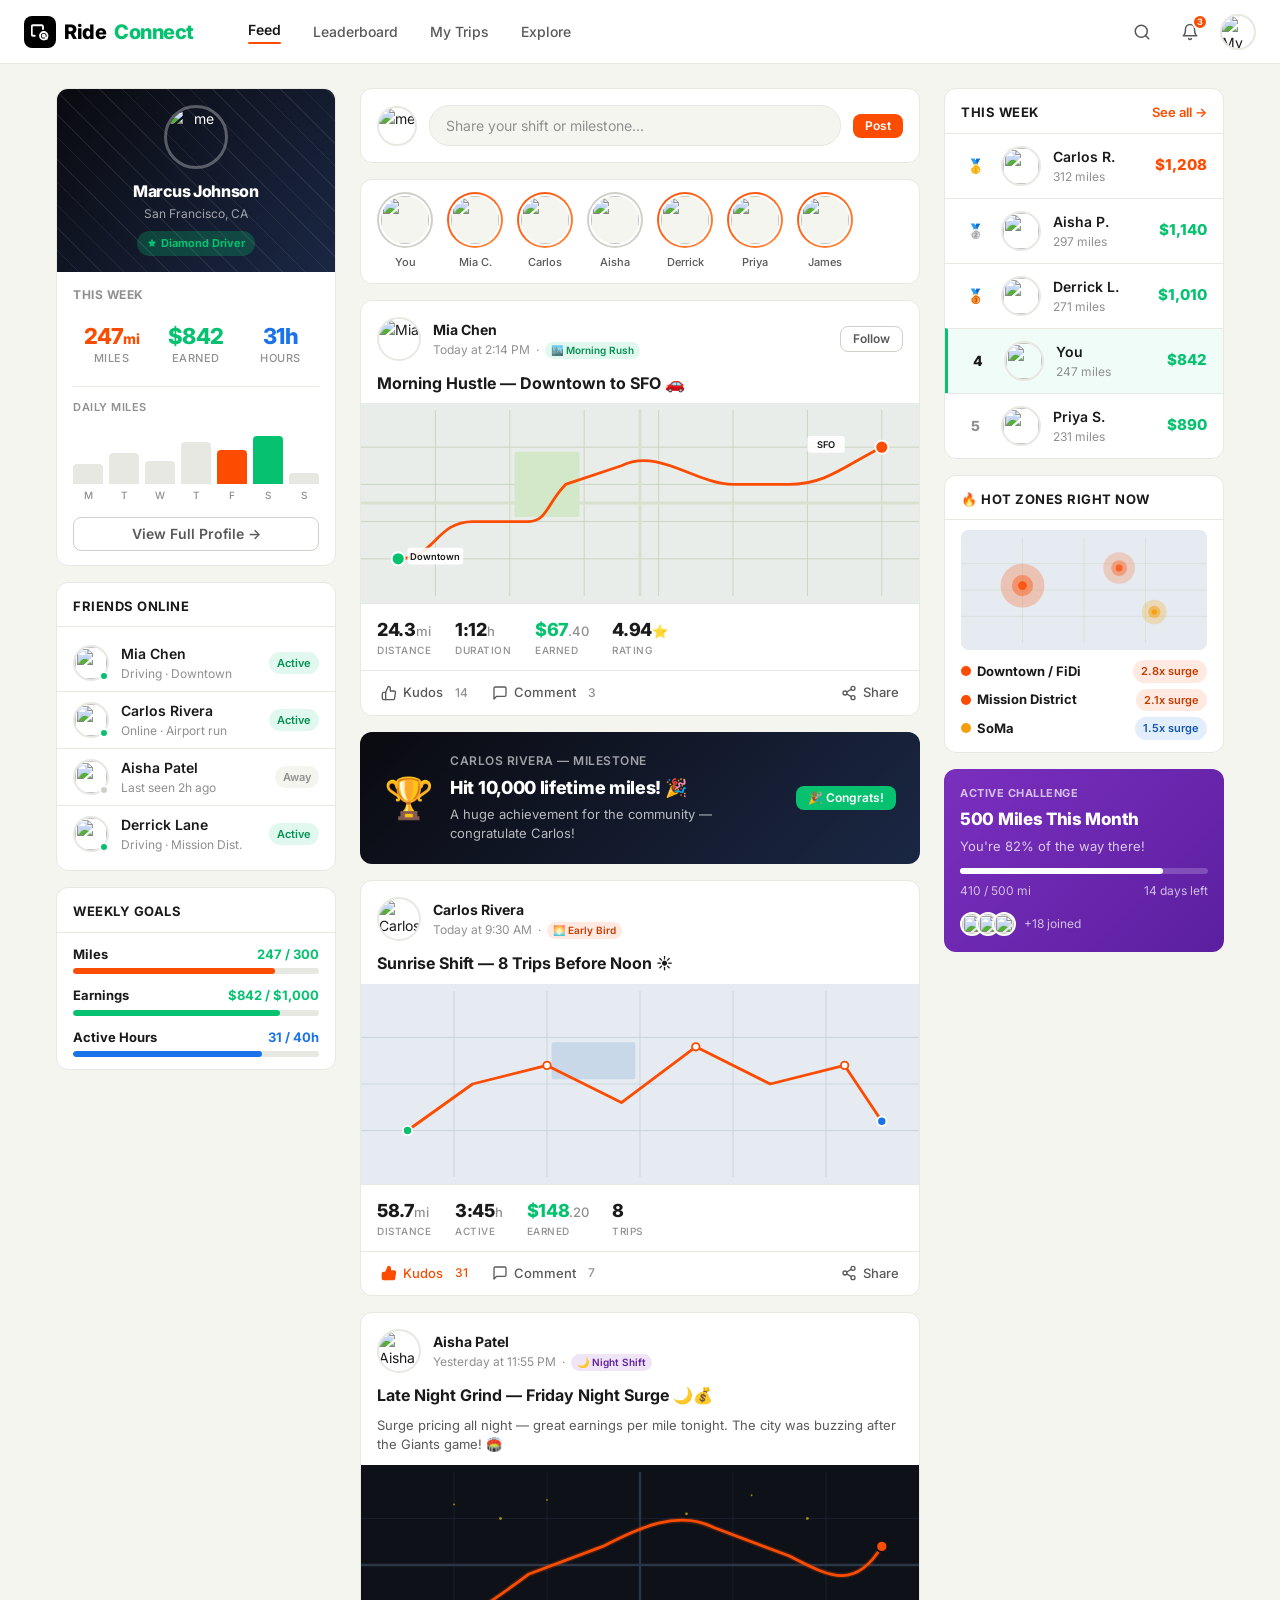
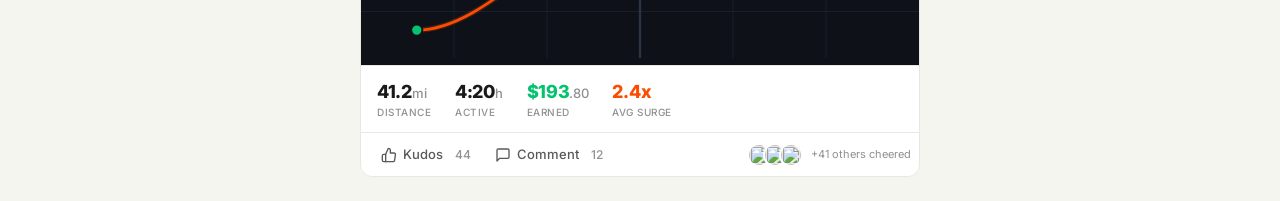
==== index.html @ 76b96405 "Add files via upload" ====
<!DOCTYPE html>
<html lang="en">
<head>
  <meta charset="UTF-8" />
  <meta name="viewport" content="width=device-width, initial-scale=1.0" />
  <title>RideConnect — Dashboard</title>
  <link rel="stylesheet" href="style.css" />
  <style>
    .feed { display: flex; flex-direction: column; gap: 16px; }
    .story-bar {
      background: var(--bg-card);
      border: 1px solid var(--border-light);
      border-radius: var(--card-radius);
      padding: 16px;
      display: flex;
      gap: 16px;
      align-items: center;
      overflow-x: auto;
    }
    .story-item {
      display: flex;
      flex-direction: column;
      align-items: center;
      gap: 6px;
      cursor: pointer;
      flex-shrink: 0;
    }
    .story-ring {
      width: 56px; height: 56px;
      border-radius: 50%;
      padding: 2px;
      background: linear-gradient(135deg, var(--brand-orange), #ff8c42);
    }
    .story-ring.seen {
      background: var(--border-medium);
    }
    .story-ring .inner {
      width: 100%; height: 100%;
      border-radius: 50%;
      border: 2px solid white;
      overflow: hidden;
      background: var(--bg-page);
    }
    .story-ring .inner img { width: 100%; height: 100%; object-fit: cover; }
    .story-item span {
      font-size: 11px;
      font-weight: 500;
      color: var(--text-secondary);
      text-align: center;
      max-width: 56px;
      overflow: hidden;
      text-overflow: ellipsis;
      white-space: nowrap;
    }
    .post-box {
      background: var(--bg-card);
      border: 1px solid var(--border-light);
      border-radius: var(--card-radius);
      padding: 16px;
      display: flex;
      gap: 12px;
      align-items: center;
    }
    .post-box__av {
      width: 40px; height: 40px;
      border-radius: 50%;
      overflow: hidden;
      flex-shrink: 0;
      border: 2px solid var(--border-light);
    }
    .post-box__av img { width: 100%; height: 100%; object-fit: cover; }
    .post-box__input {
      flex: 1;
      background: var(--bg-page);
      border: 1px solid var(--border-light);
      border-radius: 20px;
      padding: 9px 16px;
      font-size: 14px;
      color: var(--text-muted);
      cursor: pointer;
      transition: border-color var(--ease-default);
    }
    .post-box__input:hover { border-color: var(--border-medium); color: var(--text-secondary); }
  </style>
</head>
<body>

<!-- ── Navigation ─────────────────────────────── -->
<nav class="nav">
  <a href="index.html" class="nav__logo">
    <div class="nav__logo-icon">
      <svg width="18" height="18" viewBox="0 0 24 24" fill="none" stroke="currentColor" stroke-width="2.5" stroke-linecap="round" stroke-linejoin="round">
        <path d="M5 17H3a2 2 0 01-2-2V5a2 2 0 012-2h11a2 2 0 012 2v3"/>
        <circle cx="17" cy="17" r="5"/>
        <circle cx="17" cy="17" r="1.5"/>
        <path d="M21 21l-1.5-1.5"/>
      </svg>
    </div>
    Ride<span class="accent">Connect</span>
  </a>

  <div class="nav__links">
    <a href="index.html" class="nav__link active">Feed</a>
    <a href="leaderboard.html" class="nav__link">Leaderboard</a>
    <a href="activity.html" class="nav__link">My Trips</a>
    <a href="#" class="nav__link">Explore</a>
  </div>

  <div class="nav__right">
    <!-- Search -->
    <button class="nav__icon-btn" title="Search">
      <svg width="18" height="18" viewBox="0 0 24 24" fill="none" stroke="currentColor" stroke-width="2" stroke-linecap="round" stroke-linejoin="round">
        <circle cx="11" cy="11" r="8"/><path d="M21 21l-4.35-4.35"/>
      </svg>
    </button>
    <!-- Notifications -->
    <button class="nav__icon-btn" title="Notifications">
      <svg width="18" height="18" viewBox="0 0 24 24" fill="none" stroke="currentColor" stroke-width="2" stroke-linecap="round" stroke-linejoin="round">
        <path d="M18 8A6 6 0 006 8c0 7-3 9-3 9h18s-3-2-3-9"/><path d="M13.73 21a2 2 0 01-3.46 0"/>
      </svg>
      <span class="nav__badge">3</span>
    </button>
    <!-- Avatar -->
    <a href="profile.html" class="nav__avatar">
      <img src="https://api.dicebear.com/7.x/avataaars/svg?seed=Felix&backgroundColor=b6e3f4" alt="My Profile" />
    </a>
  </div>
</nav>

<!-- ── Page Layout ─────────────────────────────── -->
<div class="page-layout">

  <!-- ─── LEFT SIDEBAR ──────────────────────── -->
  <aside>

    <!-- Driver Summary Card -->
    <div class="widget">
      <div style="padding:16px; text-align:center; background:linear-gradient(135deg,#0A0A0F,#1a2744); color:white; position:relative; overflow:hidden;">
        <div style="position:absolute;inset:0;opacity:0.07;background-image:repeating-linear-gradient(45deg,transparent,transparent 15px,rgba(255,255,255,1) 15px,rgba(255,255,255,1) 16px);"></div>
        <div style="width:64px;height:64px;border-radius:50%;overflow:hidden;border:3px solid rgba(255,255,255,0.3);margin:0 auto 10px;position:relative;">
          <img src="https://api.dicebear.com/7.x/avataaars/svg?seed=Felix&backgroundColor=b6e3f4" alt="me" style="width:100%;height:100%;object-fit:cover;"/>
        </div>
        <div style="font-weight:800;font-size:16px;letter-spacing:-0.3px;">Marcus Johnson</div>
        <div style="font-size:12px;opacity:0.6;margin-top:2px;">San Francisco, CA</div>
        <div style="display:inline-flex;align-items:center;gap:4px;margin-top:8px;padding:4px 10px;background:rgba(6,194,112,0.25);border-radius:100px;font-size:11px;font-weight:700;color:#06C270;">
          <svg width="10" height="10" viewBox="0 0 24 24" fill="currentColor"><path d="M12 2l3.09 6.26L22 9.27l-5 4.87 1.18 6.88L12 17.77l-6.18 3.25L7 14.14 2 9.27l6.91-1.01L12 2z"/></svg>
          Diamond Driver
        </div>
      </div>

      <div style="padding:14px 16px;">
        <div style="font-size:12px;font-weight:700;color:var(--text-muted);text-transform:uppercase;letter-spacing:0.5px;margin-bottom:12px;">This Week</div>
        <div class="stat-grid" style="grid-template-columns:repeat(3,1fr);gap:8px;">
          <div class="stat-item" style="padding:8px;">
            <div class="stat-item__value miles">247<span style="font-size:14px;">mi</span></div>
            <div class="stat-item__label">Miles</div>
          </div>
          <div class="stat-item" style="padding:8px;">
            <div class="stat-item__value earn">$842</div>
            <div class="stat-item__label">Earned</div>
          </div>
          <div class="stat-item" style="padding:8px;">
            <div class="stat-item__value hours">31h</div>
            <div class="stat-item__label">Hours</div>
          </div>
        </div>

        <div class="divider"></div>

        <!-- Weekly miles bar chart -->
        <div style="font-size:11px;font-weight:600;color:var(--text-muted);text-transform:uppercase;letter-spacing:0.5px;margin-bottom:8px;">Daily Miles</div>
        <div class="week-chart">
          <div class="week-chart__bar" style="height:35%;" title="Mon: 28mi"></div>
          <div class="week-chart__bar" style="height:55%;" title="Tue: 42mi"></div>
          <div class="week-chart__bar" style="height:40%;" title="Wed: 31mi"></div>
          <div class="week-chart__bar" style="height:75%;" title="Thu: 58mi"></div>
          <div class="week-chart__bar active" style="height:60%;" title="Fri: 46mi"></div>
          <div class="week-chart__bar accent" style="height:85%;" title="Sat: 66mi"></div>
          <div class="week-chart__bar" style="height:20%;" title="Sun: 15mi"></div>
        </div>
        <div class="week-chart__labels">
          <span class="week-chart__label">M</span>
          <span class="week-chart__label">T</span>
          <span class="week-chart__label">W</span>
          <span class="week-chart__label">T</span>
          <span class="week-chart__label">F</span>
          <span class="week-chart__label">S</span>
          <span class="week-chart__label">S</span>
        </div>

        <div style="margin-top:14px;">
          <a href="profile.html" class="btn btn--ghost" style="width:100%;justify-content:center;">View Full Profile →</a>
        </div>
      </div>
    </div>

    <!-- Friends Online -->
    <div class="widget">
      <div class="widget__title">Friends Online</div>
      <div class="widget__body" style="padding:8px 0;">
        <div class="leaderboard-row" style="padding:8px 16px;">
          <div style="position:relative;flex-shrink:0;">
            <div class="activity-card__avatar" style="width:36px;height:36px;"><img src="https://api.dicebear.com/7.x/avataaars/svg?seed=Mia&backgroundColor=c0aede" alt=""/></div>
            <div style="position:absolute;bottom:0;right:0;width:10px;height:10px;background:#06C270;border:2px solid white;border-radius:50%;"></div>
          </div>
          <div class="leaderboard-row__info">
            <div class="leaderboard-row__name">Mia Chen</div>
            <div class="leaderboard-row__sub">Driving · Downtown</div>
          </div>
          <span class="tag tag--green">Active</span>
        </div>
        <div class="leaderboard-row" style="padding:8px 16px;">
          <div style="position:relative;flex-shrink:0;">
            <div class="activity-card__avatar" style="width:36px;height:36px;"><img src="https://api.dicebear.com/7.x/avataaars/svg?seed=Carlos&backgroundColor=ffd5dc" alt=""/></div>
            <div style="position:absolute;bottom:0;right:0;width:10px;height:10px;background:#06C270;border:2px solid white;border-radius:50%;"></div>
          </div>
          <div class="leaderboard-row__info">
            <div class="leaderboard-row__name">Carlos Rivera</div>
            <div class="leaderboard-row__sub">Online · Airport run</div>
          </div>
          <span class="tag tag--green">Active</span>
        </div>
        <div class="leaderboard-row" style="padding:8px 16px;">
          <div style="position:relative;flex-shrink:0;">
            <div class="activity-card__avatar" style="width:36px;height:36px;"><img src="https://api.dicebear.com/7.x/avataaars/svg?seed=Aisha&backgroundColor=b6e3f4" alt=""/></div>
            <div style="position:absolute;bottom:0;right:0;width:10px;height:10px;background:#D0D0C8;border:2px solid white;border-radius:50%;"></div>
          </div>
          <div class="leaderboard-row__info">
            <div class="leaderboard-row__name">Aisha Patel</div>
            <div class="leaderboard-row__sub">Last seen 2h ago</div>
          </div>
          <span class="tag tag--gray">Away</span>
        </div>
        <div class="leaderboard-row" style="padding:8px 16px;">
          <div style="position:relative;flex-shrink:0;">
            <div class="activity-card__avatar" style="width:36px;height:36px;"><img src="https://api.dicebear.com/7.x/avataaars/svg?seed=Derrick&backgroundColor=d1d4f9" alt=""/></div>
            <div style="position:absolute;bottom:0;right:0;width:10px;height:10px;background:#06C270;border:2px solid white;border-radius:50%;"></div>
          </div>
          <div class="leaderboard-row__info">
            <div class="leaderboard-row__name">Derrick Lane</div>
            <div class="leaderboard-row__sub">Driving · Mission Dist.</div>
          </div>
          <span class="tag tag--green">Active</span>
        </div>
      </div>
    </div>

    <!-- Quick Goals -->
    <div class="widget">
      <div class="widget__title">Weekly Goals</div>
      <div class="widget__body">
        <div style="margin-bottom:12px;">
          <div class="flex justify-between items-center">
            <span class="text-sm font-bold">Miles</span>
            <span class="text-sm text-accent font-bold">247 / 300</span>
          </div>
          <div class="progress-bar mt-1">
            <div class="progress-bar__fill orange" style="width:82%;"></div>
          </div>
        </div>
        <div style="margin-bottom:12px;">
          <div class="flex justify-between items-center">
            <span class="text-sm font-bold">Earnings</span>
            <span class="text-sm text-accent font-bold">$842 / $1,000</span>
          </div>
          <div class="progress-bar mt-1">
            <div class="progress-bar__fill" style="width:84%;"></div>
          </div>
        </div>
        <div>
          <div class="flex justify-between items-center">
            <span class="text-sm font-bold">Active Hours</span>
            <span class="text-sm font-bold" style="color:var(--stat-hours);">31 / 40h</span>
          </div>
          <div class="progress-bar mt-1">
            <div class="progress-bar__fill blue" style="width:77%;"></div>
          </div>
        </div>
      </div>
    </div>

  </aside>

  <!-- ─── MAIN FEED ────────────────────────── -->
  <main>

    <!-- Post Box -->
    <div class="post-box mb-4">
      <div class="post-box__av"><img src="https://api.dicebear.com/7.x/avataaars/svg?seed=Felix&backgroundColor=b6e3f4" alt="me"/></div>
      <div class="post-box__input">Share your shift or milestone...</div>
      <button class="btn btn--orange btn--sm">Post</button>
    </div>

    <!-- Story Bar -->
    <div class="story-bar mb-4" style="gap:14px;padding:12px 16px;">
      <div class="story-item">
        <div class="story-ring seen">
          <div class="inner"><img src="https://api.dicebear.com/7.x/avataaars/svg?seed=Felix&backgroundColor=b6e3f4" alt=""/></div>
        </div>
        <span>You</span>
      </div>
      <div class="story-item">
        <div class="story-ring">
          <div class="inner"><img src="https://api.dicebear.com/7.x/avataaars/svg?seed=Mia&backgroundColor=c0aede" alt=""/></div>
        </div>
        <span>Mia C.</span>
      </div>
      <div class="story-item">
        <div class="story-ring">
          <div class="inner"><img src="https://api.dicebear.com/7.x/avataaars/svg?seed=Carlos&backgroundColor=ffd5dc" alt=""/></div>
        </div>
        <span>Carlos</span>
      </div>
      <div class="story-item">
        <div class="story-ring seen">
          <div class="inner"><img src="https://api.dicebear.com/7.x/avataaars/svg?seed=Aisha&backgroundColor=b6e3f4" alt=""/></div>
        </div>
        <span>Aisha</span>
      </div>
      <div class="story-item">
        <div class="story-ring">
          <div class="inner"><img src="https://api.dicebear.com/7.x/avataaars/svg?seed=Derrick&backgroundColor=d1d4f9" alt=""/></div>
        </div>
        <span>Derrick</span>
      </div>
      <div class="story-item">
        <div class="story-ring">
          <div class="inner"><img src="https://api.dicebear.com/7.x/avataaars/svg?seed=Priya&backgroundColor=ffd5dc" alt=""/></div>
        </div>
        <span>Priya</span>
      </div>
      <div class="story-item">
        <div class="story-ring">
          <div class="inner"><img src="https://api.dicebear.com/7.x/avataaars/svg?seed=James&backgroundColor=c0aede" alt=""/></div>
        </div>
        <span>James</span>
      </div>
    </div>

    <!-- Feed -->
    <div class="feed">

      <!-- Activity Card 1: Mia Chen -->
      <div class="activity-card">
        <div class="activity-card__header">
          <a href="profile.html" class="activity-card__avatar"><img src="https://api.dicebear.com/7.x/avataaars/svg?seed=Mia&backgroundColor=c0aede" alt="Mia"/></a>
          <div class="activity-card__meta">
            <a href="profile.html" class="activity-card__name">Mia Chen</a>
            <div class="activity-card__time">
              Today at 2:14 PM &nbsp;·&nbsp;
              <span class="tag tag--green" style="padding:1px 6px;font-size:10px;">🏙️ Morning Rush</span>
            </div>
          </div>
          <button class="btn btn--ghost btn--sm">Follow</button>
        </div>

        <div class="activity-card__title" onclick="location.href='activity.html'">
          Morning Hustle — Downtown to SFO 🚗
        </div>

        <!-- Map SVG -->
        <div class="activity-card__map">
          <svg viewBox="0 0 600 200" xmlns="http://www.w3.org/2000/svg" style="background:#e8ede9;">
            <!-- Street grid -->
            <g stroke="#c8d4c0" stroke-width="1" fill="none">
              <line x1="0" y1="40" x2="600" y2="40"/>
              <line x1="0" y1="80" x2="600" y2="80"/>
              <line x1="0" y1="120" x2="600" y2="120"/>
              <line x1="0" y1="160" x2="600" y2="160"/>
              <line x1="80" y1="0" x2="80" y2="200"/>
              <line x1="160" y1="0" x2="160" y2="200"/>
              <line x1="240" y1="0" x2="240" y2="200"/>
              <line x1="320" y1="0" x2="320" y2="200"/>
              <line x1="400" y1="0" x2="400" y2="200"/>
              <line x1="480" y1="0" x2="480" y2="200"/>
              <line x1="560" y1="0" x2="560" y2="200"/>
            </g>
            <!-- Major roads -->
            <g stroke="#d8e0d0" stroke-width="3" fill="none">
              <line x1="0" y1="100" x2="600" y2="100"/>
              <line x1="300" y1="0" x2="300" y2="200"/>
            </g>
            <!-- Park block -->
            <rect x="165" y="45" width="70" height="70" fill="#d2e8c8" rx="2"/>
            <!-- Route -->
            <path class="route-path" stroke-width="4" stroke="#FC4C02"
              d="M 40,160 C 80,160 80,120 120,120 L 180,120 C 200,120 200,100 220,80 L 280,60 C 320,40 360,80 400,80 L 460,80 C 500,80 520,60 560,40"/>
            <!-- Start dot -->
            <circle cx="40" cy="160" r="7" fill="#06C270" stroke="white" stroke-width="2"/>
            <!-- End dot -->
            <circle cx="560" cy="40" r="7" fill="#FC4C02" stroke="white" stroke-width="2"/>
            <!-- Start label -->
            <rect x="50" y="148" width="60" height="18" fill="white" rx="3" opacity="0.9"/>
            <text x="80" y="161" font-family="Inter,sans-serif" font-size="10" fill="#1A1A1A" text-anchor="middle" font-weight="600">Downtown</text>
            <!-- End label -->
            <rect x="480" y="28" width="40" height="18" fill="white" rx="3" opacity="0.9"/>
            <text x="500" y="41" font-family="Inter,sans-serif" font-size="10" fill="#1A1A1A" text-anchor="middle" font-weight="600">SFO</text>
          </svg>
        </div>

        <div class="activity-card__stats">
          <div class="activity-card__stat">
            <div class="activity-card__stat-val">24.3<span style="font-size:13px;font-weight:500;color:var(--text-muted);">mi</span></div>
            <div class="activity-card__stat-lbl">Distance</div>
          </div>
          <div class="activity-card__stat">
            <div class="activity-card__stat-val">1:12<span style="font-size:13px;font-weight:500;color:var(--text-muted);">h</span></div>
            <div class="activity-card__stat-lbl">Duration</div>
          </div>
          <div class="activity-card__stat">
            <div class="activity-card__stat-val" style="color:var(--stat-earnings);">$67<span style="font-size:13px;font-weight:500;color:var(--text-muted);">.40</span></div>
            <div class="activity-card__stat-lbl">Earned</div>
          </div>
          <div class="activity-card__stat">
            <div class="activity-card__stat-val">4.94<span style="font-size:13px;">⭐</span></div>
            <div class="activity-card__stat-lbl">Rating</div>
          </div>
        </div>

        <div class="activity-card__actions">
          <button class="activity-card__action kudos" onclick="this.classList.toggle('active')">
            <svg width="16" height="16" viewBox="0 0 24 24" stroke="currentColor" stroke-width="2" fill="none" stroke-linecap="round" stroke-linejoin="round"><path d="M14 9V5a3 3 0 00-3-3l-4 9v11h11.28a2 2 0 002-1.7l1.38-9a2 2 0 00-2-2.3H14z"/><path d="M7 22H4a2 2 0 01-2-2v-7a2 2 0 012-2h3"/></svg>
            Kudos &nbsp;<span style="color:var(--text-muted);font-size:12px;">14</span>
          </button>
          <button class="activity-card__action">
            <svg width="16" height="16" viewBox="0 0 24 24" stroke="currentColor" stroke-width="2" fill="none" stroke-linecap="round" stroke-linejoin="round"><path d="M21 15a2 2 0 01-2 2H7l-4 4V5a2 2 0 012-2h14a2 2 0 012 2z"/></svg>
            Comment &nbsp;<span style="color:var(--text-muted);font-size:12px;">3</span>
          </button>
          <button class="activity-card__action" style="margin-left:auto;">
            <svg width="16" height="16" viewBox="0 0 24 24" stroke="currentColor" stroke-width="2" fill="none" stroke-linecap="round" stroke-linejoin="round"><circle cx="18" cy="5" r="3"/><circle cx="6" cy="12" r="3"/><circle cx="18" cy="19" r="3"/><line x1="8.59" y1="13.51" x2="15.42" y2="17.49"/><line x1="15.41" y1="6.51" x2="8.59" y2="10.49"/></svg>
            Share
          </button>
        </div>
      </div>

      <!-- Milestone Banner -->
      <div style="background:linear-gradient(135deg,#0A0A0F,#1a2744);border-radius:var(--card-radius);padding:20px 24px;color:white;display:flex;align-items:center;gap:16px;">
        <div style="font-size:40px;flex-shrink:0;">🏆</div>
        <div>
          <div style="font-size:12px;opacity:0.6;font-weight:600;text-transform:uppercase;letter-spacing:0.5px;">Carlos Rivera — Milestone</div>
          <div style="font-size:18px;font-weight:800;margin-top:4px;letter-spacing:-0.3px;">Hit 10,000 lifetime miles! 🎉</div>
          <div style="font-size:13px;opacity:0.7;margin-top:4px;">A huge achievement for the community — congratulate Carlos!</div>
        </div>
        <button class="btn btn--accent btn--sm" style="margin-left:auto;flex-shrink:0;">🎉 Congrats!</button>
      </div>

      <!-- Activity Card 2: Carlos Rivera -->
      <div class="activity-card">
        <div class="activity-card__header">
          <a href="profile.html" class="activity-card__avatar"><img src="https://api.dicebear.com/7.x/avataaars/svg?seed=Carlos&backgroundColor=ffd5dc" alt="Carlos"/></a>
          <div class="activity-card__meta">
            <a href="profile.html" class="activity-card__name">Carlos Rivera</a>
            <div class="activity-card__time">Today at 9:30 AM &nbsp;·&nbsp;
              <span class="tag tag--orange" style="padding:1px 6px;font-size:10px;">🌅 Early Bird</span>
            </div>
          </div>
        </div>

        <div class="activity-card__title" onclick="location.href='activity.html'">
          Sunrise Shift — 8 Trips Before Noon ☀️
        </div>

        <div class="activity-card__map">
          <svg viewBox="0 0 600 200" xmlns="http://www.w3.org/2000/svg" style="background:#e5ebf0;">
            <g stroke="#c8d4dc" stroke-width="1" fill="none">
              <line x1="0" y1="50" x2="600" y2="50"/>
              <line x1="0" y1="100" x2="600" y2="100"/>
              <line x1="0" y1="150" x2="600" y2="150"/>
              <line x1="100" y1="0" x2="100" y2="200"/>
              <line x1="200" y1="0" x2="200" y2="200"/>
              <line x1="300" y1="0" x2="300" y2="200"/>
              <line x1="400" y1="0" x2="400" y2="200"/>
              <line x1="500" y1="0" x2="500" y2="200"/>
            </g>
            <rect x="205" y="55" width="90" height="40" fill="#c8d8e8" rx="2"/>
            <!-- Multi-trip route -->
            <path class="route-path" stroke="#FC4C02" stroke-width="3"
              d="M 50,150 L 120,100 L 200,80 L 280,120 L 360,60 L 440,100 L 520,80 L 560,140"/>
            <circle cx="50" cy="150" r="5" fill="#06C270" stroke="white" stroke-width="2"/>
            <circle cx="200" cy="80" r="4" fill="white" stroke="#FC4C02" stroke-width="2"/>
            <circle cx="360" cy="60" r="4" fill="white" stroke="#FC4C02" stroke-width="2"/>
            <circle cx="520" cy="80" r="4" fill="white" stroke="#FC4C02" stroke-width="2"/>
            <circle cx="560" cy="140" r="5" fill="#1A73E8" stroke="white" stroke-width="2"/>
          </svg>
        </div>

        <div class="activity-card__stats">
          <div class="activity-card__stat">
            <div class="activity-card__stat-val">58.7<span style="font-size:13px;font-weight:500;color:var(--text-muted);">mi</span></div>
            <div class="activity-card__stat-lbl">Distance</div>
          </div>
          <div class="activity-card__stat">
            <div class="activity-card__stat-val">3:45<span style="font-size:13px;font-weight:500;color:var(--text-muted);">h</span></div>
            <div class="activity-card__stat-lbl">Active</div>
          </div>
          <div class="activity-card__stat">
            <div class="activity-card__stat-val" style="color:var(--stat-earnings);">$148<span style="font-size:13px;font-weight:500;color:var(--text-muted);">.20</span></div>
            <div class="activity-card__stat-lbl">Earned</div>
          </div>
          <div class="activity-card__stat">
            <div class="activity-card__stat-val">8</div>
            <div class="activity-card__stat-lbl">Trips</div>
          </div>
        </div>

        <div class="activity-card__actions">
          <button class="activity-card__action kudos active" onclick="this.classList.toggle('active')">
            <svg width="16" height="16" viewBox="0 0 24 24" stroke="currentColor" stroke-width="2" fill="currentColor" stroke-linecap="round" stroke-linejoin="round"><path d="M14 9V5a3 3 0 00-3-3l-4 9v11h11.28a2 2 0 002-1.7l1.38-9a2 2 0 00-2-2.3H14z"/><path d="M7 22H4a2 2 0 01-2-2v-7a2 2 0 012-2h3"/></svg>
            Kudos &nbsp;<span style="font-size:12px;">31</span>
          </button>
          <button class="activity-card__action">
            <svg width="16" height="16" viewBox="0 0 24 24" stroke="currentColor" stroke-width="2" fill="none" stroke-linecap="round" stroke-linejoin="round"><path d="M21 15a2 2 0 01-2 2H7l-4 4V5a2 2 0 012-2h14a2 2 0 012 2z"/></svg>
            Comment &nbsp;<span style="color:var(--text-muted);font-size:12px;">7</span>
          </button>
          <button class="activity-card__action" style="margin-left:auto;">
            <svg width="16" height="16" viewBox="0 0 24 24" stroke="currentColor" stroke-width="2" fill="none" stroke-linecap="round" stroke-linejoin="round"><circle cx="18" cy="5" r="3"/><circle cx="6" cy="12" r="3"/><circle cx="18" cy="19" r="3"/><line x1="8.59" y1="13.51" x2="15.42" y2="17.49"/><line x1="15.41" y1="6.51" x2="8.59" y2="10.49"/></svg>
            Share
          </button>
        </div>
      </div>

      <!-- Activity Card 3: Aisha Patel -->
      <div class="activity-card">
        <div class="activity-card__header">
          <a href="profile.html" class="activity-card__avatar"><img src="https://api.dicebear.com/7.x/avataaars/svg?seed=Aisha&backgroundColor=b6e3f4" alt="Aisha"/></a>
          <div class="activity-card__meta">
            <a href="profile.html" class="activity-card__name">Aisha Patel</a>
            <div class="activity-card__time">Yesterday at 11:55 PM &nbsp;·&nbsp;
              <span class="tag tag--purple" style="padding:1px 6px;font-size:10px;">🌙 Night Shift</span>
            </div>
          </div>
        </div>

        <div class="activity-card__title" onclick="location.href='activity.html'">
          Late Night Grind — Friday Night Surge 🌙💰
        </div>
        <div style="padding:0 16px 10px;font-size:13px;color:var(--text-secondary);">
          Surge pricing all night — great earnings per mile tonight. The city was buzzing after the Giants game! 🏟️
        </div>

        <div class="activity-card__map">
          <svg viewBox="0 0 600 200" xmlns="http://www.w3.org/2000/svg" style="background:#0e1117;">
            <g stroke="#1a2030" stroke-width="1" fill="none">
              <line x1="0" y1="50" x2="600" y2="50"/>
              <line x1="0" y1="100" x2="600" y2="100"/>
              <line x1="0" y1="150" x2="600" y2="150"/>
              <line x1="100" y1="0" x2="100" y2="200"/>
              <line x1="200" y1="0" x2="200" y2="200"/>
              <line x1="300" y1="0" x2="300" y2="200"/>
              <line x1="400" y1="0" x2="400" y2="200"/>
              <line x1="500" y1="0" x2="500" y2="200"/>
            </g>
            <g stroke="#2a3545" stroke-width="2.5" fill="none">
              <line x1="0" y1="100" x2="600" y2="100"/>
              <line x1="300" y1="0" x2="300" y2="200"/>
            </g>
            <!-- Night route glow -->
            <path fill="none" stroke="#FC4C02" stroke-width="6" stroke-opacity="0.2"
              d="M 60,170 C 100,170 140,140 180,110 L 260,80 C 300,60 340,40 380,60 L 460,90 C 500,110 530,130 560,80"/>
            <path class="route-path" stroke="#FC4C02" stroke-width="3"
              d="M 60,170 C 100,170 140,140 180,110 L 260,80 C 300,60 340,40 380,60 L 460,90 C 500,110 530,130 560,80"/>
            <circle cx="60" cy="170" r="6" fill="#06C270" stroke="#0e1117" stroke-width="2"/>
            <circle cx="560" cy="80" r="6" fill="#FC4C02" stroke="#0e1117" stroke-width="2"/>
            <!-- City lights dots -->
            <g fill="#FFD700" opacity="0.6">
              <circle cx="150" cy="50" r="1.5"/><circle cx="200" cy="30" r="1"/><circle cx="350" cy="45" r="1.5"/>
              <circle cx="420" cy="25" r="1"/><circle cx="480" cy="50" r="1.5"/><circle cx="100" cy="35" r="1"/>
            </g>
          </svg>
        </div>

        <div class="activity-card__stats">
          <div class="activity-card__stat">
            <div class="activity-card__stat-val">41.2<span style="font-size:13px;font-weight:500;color:var(--text-muted);">mi</span></div>
            <div class="activity-card__stat-lbl">Distance</div>
          </div>
          <div class="activity-card__stat">
            <div class="activity-card__stat-val">4:20<span style="font-size:13px;font-weight:500;color:var(--text-muted);">h</span></div>
            <div class="activity-card__stat-lbl">Active</div>
          </div>
          <div class="activity-card__stat">
            <div class="activity-card__stat-val" style="color:var(--stat-earnings);">$193<span style="font-size:13px;font-weight:500;color:var(--text-muted);">.80</span></div>
            <div class="activity-card__stat-lbl">Earned</div>
          </div>
          <div class="activity-card__stat">
            <div class="activity-card__stat-val" style="color:var(--brand-orange);">2.4x</div>
            <div class="activity-card__stat-lbl">Avg Surge</div>
          </div>
        </div>

        <div class="activity-card__actions">
          <button class="activity-card__action kudos" onclick="this.classList.toggle('active')">
            <svg width="16" height="16" viewBox="0 0 24 24" stroke="currentColor" stroke-width="2" fill="none" stroke-linecap="round" stroke-linejoin="round"><path d="M14 9V5a3 3 0 00-3-3l-4 9v11h11.28a2 2 0 002-1.7l1.38-9a2 2 0 00-2-2.3H14z"/><path d="M7 22H4a2 2 0 01-2-2v-7a2 2 0 012-2h3"/></svg>
            Kudos &nbsp;<span style="color:var(--text-muted);font-size:12px;">44</span>
          </button>
          <button class="activity-card__action">
            <svg width="16" height="16" viewBox="0 0 24 24" stroke="currentColor" stroke-width="2" fill="none" stroke-linecap="round" stroke-linejoin="round"><path d="M21 15a2 2 0 01-2 2H7l-4 4V5a2 2 0 012-2h14a2 2 0 012 2z"/></svg>
            Comment &nbsp;<span style="color:var(--text-muted);font-size:12px;">12</span>
          </button>
          <div class="flex items-center gap-2" style="margin-left:auto;">
            <div class="avatar-stack">
              <div class="av"><img src="https://api.dicebear.com/7.x/avataaars/svg?seed=Mia&backgroundColor=c0aede" alt=""/></div>
              <div class="av"><img src="https://api.dicebear.com/7.x/avataaars/svg?seed=Carlos&backgroundColor=ffd5dc" alt=""/></div>
              <div class="av"><img src="https://api.dicebear.com/7.x/avataaars/svg?seed=Derrick&backgroundColor=d1d4f9" alt=""/></div>
            </div>
            <span class="text-xs text-muted">+41 others cheered</span>
          </div>
        </div>
      </div>

    </div><!-- end .feed -->
  </main>

  <!-- ─── RIGHT SIDEBAR ────────────────────────── -->
  <aside class="hide-xl">

    <!-- Leaderboard Peek -->
    <div class="widget">
      <div style="display:flex;align-items:center;justify-content:space-between;padding:14px 16px 10px;border-bottom:1px solid var(--border-light);">
        <div class="widget__title" style="padding:0;border:0;">This Week</div>
        <a href="leaderboard.html" class="text-sm" style="color:var(--brand-orange);font-weight:600;">See all →</a>
      </div>
      <div>
        <div class="leaderboard-row">
          <div class="leaderboard-row__rank gold">🥇</div>
          <div class="leaderboard-row__avatar"><img src="https://api.dicebear.com/7.x/avataaars/svg?seed=Carlos&backgroundColor=ffd5dc" alt=""/></div>
          <div class="leaderboard-row__info">
            <div class="leaderboard-row__name">Carlos R.</div>
            <div class="leaderboard-row__sub">312 miles</div>
          </div>
          <div class="leaderboard-row__value" style="color:var(--brand-orange);">$1,208</div>
        </div>
        <div class="leaderboard-row">
          <div class="leaderboard-row__rank silver">🥈</div>
          <div class="leaderboard-row__avatar"><img src="https://api.dicebear.com/7.x/avataaars/svg?seed=Aisha&backgroundColor=b6e3f4" alt=""/></div>
          <div class="leaderboard-row__info">
            <div class="leaderboard-row__name">Aisha P.</div>
            <div class="leaderboard-row__sub">297 miles</div>
          </div>
          <div class="leaderboard-row__value" style="color:var(--stat-earnings);">$1,140</div>
        </div>
        <div class="leaderboard-row">
          <div class="leaderboard-row__rank bronze">🥉</div>
          <div class="leaderboard-row__avatar"><img src="https://api.dicebear.com/7.x/avataaars/svg?seed=Derrick&backgroundColor=d1d4f9" alt=""/></div>
          <div class="leaderboard-row__info">
            <div class="leaderboard-row__name">Derrick L.</div>
            <div class="leaderboard-row__sub">271 miles</div>
          </div>
          <div class="leaderboard-row__value" style="color:var(--stat-earnings);">$1,010</div>
        </div>
        <div class="leaderboard-row is-me">
          <div class="leaderboard-row__rank" style="color:var(--text-primary);">4</div>
          <div class="leaderboard-row__avatar"><img src="https://api.dicebear.com/7.x/avataaars/svg?seed=Felix&backgroundColor=b6e3f4" alt=""/></div>
          <div class="leaderboard-row__info">
            <div class="leaderboard-row__name">You</div>
            <div class="leaderboard-row__sub">247 miles</div>
          </div>
          <div class="leaderboard-row__value" style="color:var(--stat-earnings);">$842</div>
        </div>
        <div class="leaderboard-row">
          <div class="leaderboard-row__rank" style="color:var(--text-muted);">5</div>
          <div class="leaderboard-row__avatar"><img src="https://api.dicebear.com/7.x/avataaars/svg?seed=Priya&backgroundColor=ffd5dc" alt=""/></div>
          <div class="leaderboard-row__info">
            <div class="leaderboard-row__name">Priya S.</div>
            <div class="leaderboard-row__sub">231 miles</div>
          </div>
          <div class="leaderboard-row__value" style="color:var(--stat-earnings);">$890</div>
        </div>
      </div>
    </div>

    <!-- Hot Zones Widget -->
    <div class="widget">
      <div class="widget__title">🔥 Hot Zones Right Now</div>
      <div class="widget__body" style="padding-top:10px;">
        <div style="background:#e8ede9;border-radius:8px;height:120px;overflow:hidden;position:relative;margin-bottom:10px;">
          <svg viewBox="0 0 280 120" style="width:100%;height:100%;background:#e5ebf0;">
            <g stroke="#c8d4c0" stroke-width="0.5" fill="none">
              <line x1="0" y1="30" x2="280" y2="30"/><line x1="0" y1="60" x2="280" y2="60"/><line x1="0" y1="90" x2="280" y2="90"/>
              <line x1="70" y1="0" x2="70" y2="120"/><line x1="140" y1="0" x2="140" y2="120"/><line x1="210" y1="0" x2="210" y2="120"/>
            </g>
            <!-- Hot zones as heat circles -->
            <circle cx="70" cy="55" r="25" fill="#FC4C02" opacity="0.25"/>
            <circle cx="70" cy="55" r="12" fill="#FC4C02" opacity="0.4"/>
            <circle cx="70" cy="55" r="5" fill="#FC4C02" opacity="0.8"/>
            <circle cx="180" cy="35" r="18" fill="#FC4C02" opacity="0.2"/>
            <circle cx="180" cy="35" r="9" fill="#FC4C02" opacity="0.35"/>
            <circle cx="180" cy="35" r="4" fill="#FC4C02" opacity="0.7"/>
            <circle cx="220" cy="85" r="14" fill="#F59E0B" opacity="0.25"/>
            <circle cx="220" cy="85" r="7" fill="#F59E0B" opacity="0.5"/>
            <circle cx="220" cy="85" r="3" fill="#F59E0B" opacity="0.9"/>
          </svg>
        </div>
        <div style="display:flex;flex-direction:column;gap:6px;">
          <div style="display:flex;align-items:center;justify-content:space-between;">
            <div style="display:flex;align-items:center;gap:6px;">
              <div style="width:10px;height:10px;border-radius:50%;background:#FC4C02;"></div>
              <span class="text-sm font-bold">Downtown / FiDi</span>
            </div>
            <span class="tag tag--orange">2.8x surge</span>
          </div>
          <div style="display:flex;align-items:center;justify-content:space-between;">
            <div style="display:flex;align-items:center;gap:6px;">
              <div style="width:10px;height:10px;border-radius:50%;background:#FC4C02;"></div>
              <span class="text-sm font-bold">Mission District</span>
            </div>
            <span class="tag tag--orange">2.1x surge</span>
          </div>
          <div style="display:flex;align-items:center;justify-content:space-between;">
            <div style="display:flex;align-items:center;gap:6px;">
              <div style="width:10px;height:10px;border-radius:50%;background:#F59E0B;"></div>
              <span class="text-sm font-bold">SoMa</span>
            </div>
            <span class="tag tag--blue">1.5x surge</span>
          </div>
        </div>
      </div>
    </div>

    <!-- Challenge Widget -->
    <div class="widget" style="background:linear-gradient(135deg,#7B2FBE,#5b1fa0);border:none;color:white;">
      <div style="padding:16px;">
        <div style="font-size:11px;font-weight:700;text-transform:uppercase;letter-spacing:0.5px;opacity:0.7;">Active Challenge</div>
        <div style="font-size:17px;font-weight:800;margin-top:6px;letter-spacing:-0.3px;">500 Miles This Month</div>
        <div style="font-size:13px;opacity:0.75;margin-top:4px;">You're 82% of the way there!</div>
        <div style="height:6px;background:rgba(255,255,255,0.2);border-radius:3px;margin-top:12px;">
          <div style="height:100%;width:82%;background:white;border-radius:3px;"></div>
        </div>
        <div style="display:flex;align-items:center;justify-content:space-between;margin-top:8px;font-size:12px;opacity:0.7;">
          <span>410 / 500 mi</span>
          <span>14 days left</span>
        </div>
        <div style="margin-top:12px;display:flex;align-items:center;gap:8px;">
          <div class="avatar-stack">
            <div class="av"><img src="https://api.dicebear.com/7.x/avataaars/svg?seed=Mia&backgroundColor=c0aede" alt=""/></div>
            <div class="av"><img src="https://api.dicebear.com/7.x/avataaars/svg?seed=Carlos&backgroundColor=ffd5dc" alt=""/></div>
            <div class="av"><img src="https://api.dicebear.com/7.x/avataaars/svg?seed=James&backgroundColor=c0aede" alt=""/></div>
          </div>
          <span style="font-size:12px;opacity:0.7;">+18 joined</span>
        </div>
      </div>
    </div>

  </aside>

</div><!-- end .page-layout -->

<script>
  // Kudos toggle
  document.querySelectorAll('.activity-card__action.kudos').forEach(btn => {
    btn.addEventListener('click', () => btn.classList.toggle('active'));
  });
  // Tab highlight on hover for week chart
  document.querySelectorAll('.week-chart__bar').forEach(bar => {
    bar.addEventListener('mouseover', () => {
      bar.setAttribute('data-title', bar.title);
    });
  });
</script>

</body>
</html>
---- style.css ----
/* ============================================
   RideConnect — Shared Design System
   Inspired by Strava's visual language,
   tailored for Uber driver social community
   ============================================ */

@import url('https://fonts.googleapis.com/css2?family=Inter:wght@300;400;500;600;700;800;900&display=swap');

/* ─── Design Tokens ─────────────────────────── */
:root {
  /* Brand */
  --brand-primary:   #000000;
  --brand-accent:    #06C270;   /* earnings green */
  --brand-orange:    #FC4C02;   /* activity / energy */
  --brand-blue:      #1A73E8;   /* links / info */

  /* Surfaces */
  --bg-page:         #F5F5F0;
  --bg-card:         #FFFFFF;
  --bg-nav:          #FFFFFF;
  --bg-sidebar:      #FFFFFF;
  --bg-dark:         #0A0A0F;

  /* Text */
  --text-primary:    #1A1A1A;
  --text-secondary:  #595959;
  --text-muted:      #909090;
  --text-inverse:    #FFFFFF;

  /* Border */
  --border-light:    #E8E8E2;
  --border-medium:   #D0D0C8;

  /* Stats */
  --stat-miles:      #FC4C02;
  --stat-earnings:   #06C270;
  --stat-hours:      #1A73E8;
  --stat-trips:      #7B2FBE;

  /* Sizing */
  --nav-height:      64px;
  --sidebar-width:   280px;
  --card-radius:     12px;
  --btn-radius:      8px;

  /* Shadows */
  --shadow-sm:   0 1px 3px rgba(0,0,0,0.08);
  --shadow-md:   0 4px 12px rgba(0,0,0,0.10);
  --shadow-lg:   0 8px 32px rgba(0,0,0,0.12);

  /* Transitions */
  --ease-default: 200ms ease;
}

/* ─── Reset & Base ──────────────────────────── */
*, *::before, *::after { box-sizing: border-box; margin: 0; padding: 0; }

html { scroll-behavior: smooth; }

body {
  font-family: 'Inter', -apple-system, BlinkMacSystemFont, 'Segoe UI', Helvetica, Arial, sans-serif;
  font-size: 14px;
  line-height: 1.5;
  color: var(--text-primary);
  background: var(--bg-page);
  -webkit-font-smoothing: antialiased;
  -moz-osx-font-smoothing: grayscale;
}

a { color: inherit; text-decoration: none; }
img { display: block; max-width: 100%; }
button { cursor: pointer; border: none; background: none; font: inherit; }
ul { list-style: none; }
input, textarea { font: inherit; }

/* ─── Navigation ────────────────────────────── */
.nav {
  position: sticky;
  top: 0;
  z-index: 100;
  height: var(--nav-height);
  background: var(--bg-nav);
  border-bottom: 1px solid var(--border-light);
  display: flex;
  align-items: center;
  padding: 0 24px;
  gap: 0;
}

.nav__logo {
  display: flex;
  align-items: center;
  gap: 8px;
  font-size: 20px;
  font-weight: 800;
  letter-spacing: -0.5px;
  color: var(--brand-primary);
  text-decoration: none;
  margin-right: 40px;
  flex-shrink: 0;
}

.nav__logo-icon {
  width: 32px;
  height: 32px;
  background: var(--brand-primary);
  border-radius: 8px;
  display: flex;
  align-items: center;
  justify-content: center;
  color: white;
  font-size: 16px;
}

.nav__logo span.accent { color: var(--brand-accent); }

.nav__links {
  display: flex;
  align-items: center;
  gap: 4px;
  flex: 1;
}

.nav__link {
  padding: 8px 14px;
  border-radius: 8px;
  font-size: 14px;
  font-weight: 500;
  color: var(--text-secondary);
  transition: color var(--ease-default), background var(--ease-default);
}

.nav__link:hover { color: var(--text-primary); background: var(--bg-page); }
.nav__link.active { color: var(--text-primary); font-weight: 600; }
.nav__link.active::after {
  content: '';
  display: block;
  height: 2px;
  background: var(--brand-orange);
  margin-top: 2px;
  border-radius: 2px;
}

.nav__right {
  display: flex;
  align-items: center;
  gap: 12px;
  margin-left: auto;
}

.nav__icon-btn {
  width: 36px;
  height: 36px;
  border-radius: 50%;
  display: flex;
  align-items: center;
  justify-content: center;
  color: var(--text-secondary);
  transition: background var(--ease-default), color var(--ease-default);
  position: relative;
}

.nav__icon-btn:hover { background: var(--bg-page); color: var(--text-primary); }

.nav__badge {
  position: absolute;
  top: 0; right: 0;
  width: 16px; height: 16px;
  background: var(--brand-orange);
  border-radius: 50%;
  font-size: 9px;
  font-weight: 700;
  color: white;
  display: flex;
  align-items: center;
  justify-content: center;
  border: 2px solid white;
}

.nav__avatar {
  width: 36px;
  height: 36px;
  border-radius: 50%;
  overflow: hidden;
  border: 2px solid var(--border-light);
  cursor: pointer;
  transition: border-color var(--ease-default);
  flex-shrink: 0;
}

.nav__avatar:hover { border-color: var(--brand-accent); }

.nav__avatar img { width: 100%; height: 100%; object-fit: cover; }

/* ─── Layout ─────────────────────────────────── */
.page-layout {
  max-width: 1200px;
  margin: 0 auto;
  padding: 24px 16px;
  display: grid;
  grid-template-columns: var(--sidebar-width) 1fr 280px;
  gap: 24px;
  align-items: start;
}

.page-layout--two-col {
  grid-template-columns: var(--sidebar-width) 1fr;
}

.page-layout--wide {
  grid-template-columns: 1fr;
  max-width: 800px;
}

/* ─── Cards ──────────────────────────────────── */
.card {
  background: var(--bg-card);
  border-radius: var(--card-radius);
  border: 1px solid var(--border-light);
  overflow: hidden;
}

.card--elevated {
  box-shadow: var(--shadow-sm);
  border: none;
}

/* ─── Buttons ────────────────────────────────── */
.btn {
  display: inline-flex;
  align-items: center;
  justify-content: center;
  gap: 6px;
  padding: 9px 18px;
  border-radius: var(--btn-radius);
  font-size: 14px;
  font-weight: 600;
  line-height: 1;
  cursor: pointer;
  border: none;
  transition: all var(--ease-default);
  white-space: nowrap;
}

.btn--primary {
  background: var(--brand-primary);
  color: var(--text-inverse);
}
.btn--primary:hover { background: #2a2a2a; }

.btn--accent {
  background: var(--brand-accent);
  color: var(--text-inverse);
}
.btn--accent:hover { background: #05a85e; }

.btn--orange {
  background: var(--brand-orange);
  color: var(--text-inverse);
}
.btn--orange:hover { background: #e44402; }

.btn--ghost {
  background: transparent;
  color: var(--text-secondary);
  border: 1px solid var(--border-medium);
}
.btn--ghost:hover { background: var(--bg-page); color: var(--text-primary); }

.btn--sm { padding: 6px 12px; font-size: 12px; }
.btn--lg { padding: 12px 24px; font-size: 15px; }

/* ─── Stat Pills ─────────────────────────────── */
.stat-grid {
  display: grid;
  grid-template-columns: repeat(3, 1fr);
  gap: 12px;
}

.stat-item {
  text-align: center;
  padding: 12px 8px;
}

.stat-item__value {
  font-size: 22px;
  font-weight: 800;
  letter-spacing: -0.5px;
  line-height: 1.1;
  color: var(--text-primary);
}

.stat-item__label {
  font-size: 11px;
  font-weight: 500;
  color: var(--text-muted);
  text-transform: uppercase;
  letter-spacing: 0.5px;
  margin-top: 2px;
}

.stat-item__value.miles  { color: var(--stat-miles); }
.stat-item__value.earn   { color: var(--stat-earnings); }
.stat-item__value.hours  { color: var(--stat-hours); }
.stat-item__value.trips  { color: var(--stat-trips); }

/* ─── Activity Card ──────────────────────────── */
.activity-card {
  background: var(--bg-card);
  border: 1px solid var(--border-light);
  border-radius: var(--card-radius);
  overflow: hidden;
  transition: box-shadow var(--ease-default), transform var(--ease-default);
}

.activity-card:hover {
  box-shadow: var(--shadow-md);
  transform: translateY(-1px);
}

.activity-card__header {
  display: flex;
  align-items: center;
  gap: 12px;
  padding: 16px 16px 12px;
}

.activity-card__avatar {
  width: 44px;
  height: 44px;
  border-radius: 50%;
  overflow: hidden;
  flex-shrink: 0;
  border: 2px solid var(--border-light);
}

.activity-card__avatar img { width: 100%; height: 100%; object-fit: cover; }

.activity-card__meta { flex: 1; min-width: 0; }

.activity-card__name {
  font-size: 14px;
  font-weight: 700;
  color: var(--text-primary);
  white-space: nowrap;
  overflow: hidden;
  text-overflow: ellipsis;
}

.activity-card__name:hover { color: var(--brand-orange); }

.activity-card__time {
  font-size: 12px;
  color: var(--text-muted);
  margin-top: 1px;
}

.activity-card__title {
  padding: 0 16px 10px;
  font-size: 16px;
  font-weight: 700;
  color: var(--text-primary);
  line-height: 1.3;
}

.activity-card__title:hover { color: var(--brand-orange); cursor: pointer; }

.activity-card__map {
  position: relative;
  height: 200px;
  overflow: hidden;
  background: #e8ebe6;
}

.activity-card__map svg { width: 100%; height: 100%; }

.activity-card__stats {
  display: flex;
  gap: 24px;
  padding: 12px 16px;
  border-top: 1px solid var(--border-light);
  border-bottom: 1px solid var(--border-light);
}

.activity-card__stat { text-align: left; }

.activity-card__stat-val {
  font-size: 18px;
  font-weight: 800;
  color: var(--text-primary);
  letter-spacing: -0.3px;
}

.activity-card__stat-lbl {
  font-size: 10px;
  font-weight: 500;
  color: var(--text-muted);
  text-transform: uppercase;
  letter-spacing: 0.5px;
}

.activity-card__actions {
  display: flex;
  align-items: center;
  gap: 0;
  padding: 4px 8px;
}

.activity-card__action {
  display: flex;
  align-items: center;
  gap: 6px;
  padding: 8px 12px;
  border-radius: 8px;
  font-size: 13px;
  font-weight: 500;
  color: var(--text-secondary);
  cursor: pointer;
  transition: all var(--ease-default);
  border: none;
  background: none;
  font-family: inherit;
}

.activity-card__action:hover { background: var(--bg-page); color: var(--text-primary); }
.activity-card__action.kudos.active { color: var(--brand-orange); }
.activity-card__action.kudos.active svg { fill: var(--brand-orange); }

/* ─── Sidebar Widgets ────────────────────────── */
.widget {
  background: var(--bg-card);
  border: 1px solid var(--border-light);
  border-radius: var(--card-radius);
  overflow: hidden;
  margin-bottom: 16px;
}

.widget__title {
  padding: 14px 16px 10px;
  font-size: 13px;
  font-weight: 700;
  color: var(--text-primary);
  text-transform: uppercase;
  letter-spacing: 0.5px;
  border-bottom: 1px solid var(--border-light);
}

.widget__body { padding: 12px 16px; }

/* ─── Driver Profile Header ──────────────────── */
.profile-header {
  position: relative;
  background: var(--bg-card);
  border: 1px solid var(--border-light);
  border-radius: var(--card-radius);
  overflow: hidden;
  margin-bottom: 24px;
}

.profile-header__cover {
  height: 180px;
  background: linear-gradient(135deg, #0A0A0F 0%, #1A1A2E 40%, #16213e 100%);
  position: relative;
  overflow: hidden;
}

.profile-header__cover-pattern {
  position: absolute;
  inset: 0;
  opacity: 0.15;
  background-image: repeating-linear-gradient(
    45deg,
    transparent,
    transparent 20px,
    rgba(255,255,255,0.1) 20px,
    rgba(255,255,255,0.1) 21px
  );
}

.profile-header__avatar-wrap {
  position: absolute;
  bottom: -40px;
  left: 32px;
}

.profile-header__avatar {
  width: 80px;
  height: 80px;
  border-radius: 50%;
  border: 4px solid white;
  overflow: hidden;
  box-shadow: var(--shadow-md);
}

.profile-header__avatar img { width: 100%; height: 100%; object-fit: cover; }

.profile-header__body {
  padding: 52px 32px 24px;
  display: flex;
  align-items: flex-end;
  justify-content: space-between;
  gap: 16px;
}

.profile-header__info {}

.profile-header__name {
  font-size: 24px;
  font-weight: 800;
  letter-spacing: -0.5px;
  color: var(--text-primary);
}

.profile-header__badge {
  display: inline-flex;
  align-items: center;
  gap: 4px;
  padding: 2px 8px;
  background: var(--brand-accent);
  color: white;
  border-radius: 100px;
  font-size: 11px;
  font-weight: 700;
  margin-top: 4px;
}

.profile-header__location {
  font-size: 13px;
  color: var(--text-muted);
  margin-top: 6px;
  display: flex;
  align-items: center;
  gap: 4px;
}

/* ─── Progress Bar ───────────────────────────── */
.progress-bar {
  height: 6px;
  background: var(--border-light);
  border-radius: 3px;
  overflow: hidden;
  margin-top: 6px;
}

.progress-bar__fill {
  height: 100%;
  border-radius: 3px;
  background: var(--brand-accent);
  transition: width 0.6s ease;
}

.progress-bar__fill.orange { background: var(--brand-orange); }
.progress-bar__fill.blue   { background: var(--stat-hours); }
.progress-bar__fill.purple { background: var(--stat-trips); }

/* ─── Leaderboard ────────────────────────────── */
.leaderboard-row {
  display: flex;
  align-items: center;
  gap: 12px;
  padding: 12px 16px;
  transition: background var(--ease-default);
}

.leaderboard-row:hover { background: var(--bg-page); }
.leaderboard-row + .leaderboard-row { border-top: 1px solid var(--border-light); }

.leaderboard-row__rank {
  width: 28px;
  font-size: 14px;
  font-weight: 800;
  color: var(--text-muted);
  flex-shrink: 0;
  text-align: center;
}

.leaderboard-row__rank.gold   { color: #F59E0B; }
.leaderboard-row__rank.silver { color: #9CA3AF; }
.leaderboard-row__rank.bronze { color: #CD7C38; }

.leaderboard-row__avatar {
  width: 40px; height: 40px;
  border-radius: 50%;
  overflow: hidden;
  border: 2px solid var(--border-light);
  flex-shrink: 0;
}
.leaderboard-row__avatar img { width: 100%; height: 100%; object-fit: cover; }

.leaderboard-row__info { flex: 1; min-width: 0; }

.leaderboard-row__name {
  font-size: 14px;
  font-weight: 600;
  white-space: nowrap;
  overflow: hidden;
  text-overflow: ellipsis;
}

.leaderboard-row__sub {
  font-size: 12px;
  color: var(--text-muted);
  margin-top: 1px;
}

.leaderboard-row__value {
  font-size: 15px;
  font-weight: 800;
  color: var(--text-primary);
  flex-shrink: 0;
}

.leaderboard-row.is-me {
  background: rgba(6, 194, 112, 0.06);
  border-left: 3px solid var(--brand-accent);
}

/* ─── Tabs ───────────────────────────────────── */
.tabs {
  display: flex;
  gap: 4px;
  padding: 4px;
  background: var(--bg-page);
  border-radius: 10px;
}

.tab-btn {
  flex: 1;
  padding: 8px 16px;
  border-radius: 8px;
  font-size: 13px;
  font-weight: 600;
  color: var(--text-muted);
  background: none;
  border: none;
  cursor: pointer;
  transition: all var(--ease-default);
}

.tab-btn.active {
  background: white;
  color: var(--text-primary);
  box-shadow: var(--shadow-sm);
}

/* ─── Map SVG Placeholder ────────────────────── */
.map-container {
  background: #E5EDF5;
  border-radius: var(--card-radius);
  overflow: hidden;
  position: relative;
}

/* ─── Week Chart ─────────────────────────────── */
.week-chart {
  display: flex;
  align-items: flex-end;
  gap: 6px;
  height: 60px;
  padding-top: 4px;
}

.week-chart__bar {
  flex: 1;
  border-radius: 4px 4px 0 0;
  background: var(--border-light);
  transition: background var(--ease-default);
  min-height: 4px;
  cursor: pointer;
}

.week-chart__bar:hover { background: var(--brand-orange); }
.week-chart__bar.active { background: var(--brand-orange); }
.week-chart__bar.accent { background: var(--brand-accent); }

.week-chart__labels {
  display: flex;
  gap: 6px;
  margin-top: 4px;
}

.week-chart__label {
  flex: 1;
  text-align: center;
  font-size: 10px;
  color: var(--text-muted);
  font-weight: 500;
}

/* ─── Map Route SVG ─────────────────────────── */
.route-path {
  fill: none;
  stroke: var(--brand-orange);
  stroke-width: 3;
  stroke-linecap: round;
  stroke-linejoin: round;
}

/* ─── Utilities ──────────────────────────────── */
.flex { display: flex; }
.flex-col { flex-direction: column; }
.items-center { align-items: center; }
.justify-between { justify-content: space-between; }
.gap-2 { gap: 8px; }
.gap-3 { gap: 12px; }
.gap-4 { gap: 16px; }
.mt-1 { margin-top: 4px; }
.mt-2 { margin-top: 8px; }
.mt-3 { margin-top: 12px; }
.mt-4 { margin-top: 16px; }
.mb-4 { margin-bottom: 16px; }
.p-4 { padding: 16px; }
.px-4 { padding-left: 16px; padding-right: 16px; }
.py-3 { padding-top: 12px; padding-bottom: 12px; }
.text-sm { font-size: 13px; }
.text-xs { font-size: 11px; }
.text-lg { font-size: 18px; }
.font-bold { font-weight: 700; }
.font-black { font-weight: 900; }
.text-muted { color: var(--text-muted); }
.text-accent { color: var(--brand-accent); }
.text-orange { color: var(--brand-orange); }
.divider { height: 1px; background: var(--border-light); margin: 12px 0; }
.truncate { white-space: nowrap; overflow: hidden; text-overflow: ellipsis; }

/* ─── Avatar Stacks ──────────────────────────── */
.avatar-stack {
  display: flex;
  align-items: center;
}
.avatar-stack .av {
  width: 24px; height: 24px;
  border-radius: 50%;
  border: 2px solid white;
  margin-left: -8px;
  overflow: hidden;
  background: var(--border-light);
}
.avatar-stack .av:first-child { margin-left: 0; }
.avatar-stack .av img { width: 100%; height: 100%; object-fit: cover; }

/* ─── Tag / Badge ────────────────────────────── */
.tag {
  display: inline-flex;
  align-items: center;
  gap: 4px;
  padding: 3px 8px;
  border-radius: 100px;
  font-size: 11px;
  font-weight: 600;
}
.tag--green { background: rgba(6,194,112,0.12); color: #059255; }
.tag--orange { background: rgba(252,76,2,0.12); color: #c43c00; }
.tag--blue { background: rgba(26,115,232,0.12); color: #1557b0; }
.tag--purple { background: rgba(123,47,190,0.12); color: #6020a0; }
.tag--gray { background: var(--bg-page); color: var(--text-muted); }

/* ─── Responsive ─────────────────────────────── */
@media (max-width: 1024px) {
  .page-layout { grid-template-columns: var(--sidebar-width) 1fr; }
  .hide-xl { display: none; }
}
@media (max-width: 768px) {
  .page-layout, .page-layout--two-col { grid-template-columns: 1fr; }
  .hide-md { display: none; }
  .nav__links { display: none; }
}
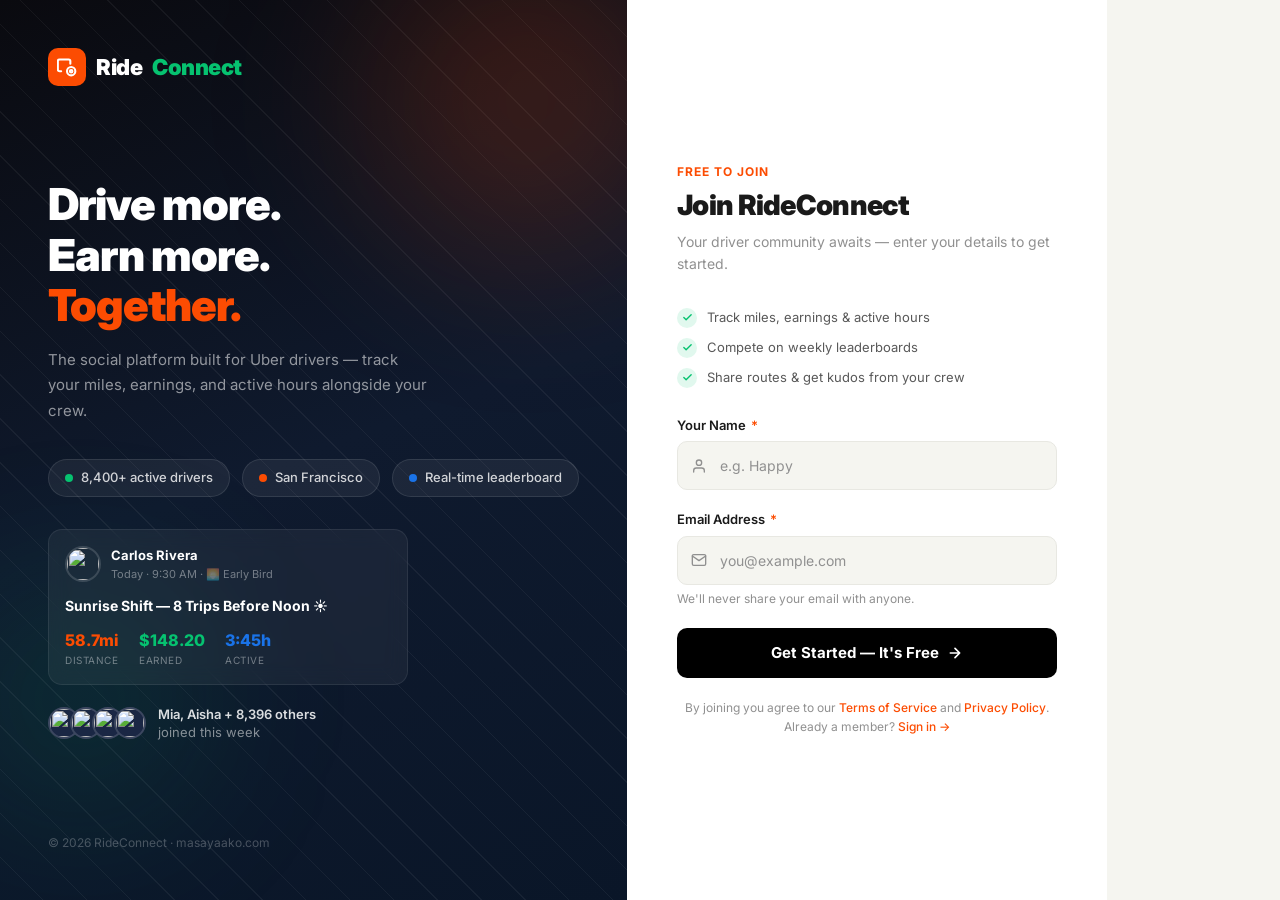
==== commit fce7ee7d: "Add files via upload" ====
--- a/index.html
+++ b/index.html
@@ -1,173 +1,956 @@
 <!DOCTYPE html>
 <html lang="en">
 <head>
-  <meta charset="UTF-8" />
-  <meta name="viewport" content="width=device-width, initial-scale=1.0" />
-  <title>RideConnect — Dashboard</title>
-  <link rel="stylesheet" href="style.css" />
+  <meta charset="UTF-8"/>
+  <meta name="viewport" content="width=device-width, initial-scale=1.0"/>
+  <title>RideConnect — Driver Social Platform</title>
+  <link rel="preconnect" href="https://fonts.googleapis.com"/>
+  <link href="https://fonts.googleapis.com/css2?family=Inter:wght@300;400;500;600;700;800;900&display=swap" rel="stylesheet"/>
   <style>
-    .feed { display: flex; flex-direction: column; gap: 16px; }
-    .story-bar {
-      background: var(--bg-card);
-      border: 1px solid var(--border-light);
-      border-radius: var(--card-radius);
-      padding: 16px;
+/* ═══════════════════════════════════════════
+   LOGIN STYLES
+═══════════════════════════════════════════ */
+
+    :root {
+      --brand-primary: #000000;
+      --brand-accent:  #06C270;
+      --brand-orange:  #FC4C02;
+      --bg-page:       #F5F5F0;
+      --bg-card:       #FFFFFF;
+      --text-primary:  #1A1A1A;
+      --text-secondary:#595959;
+      --text-muted:    #909090;
+      --border-light:  #E8E8E2;
+      --shadow-md:     0 4px 24px rgba(0,0,0,0.10);
+      --shadow-lg:     0 12px 48px rgba(0,0,0,0.14);
+    }
+
+    *, *::before, *::after { box-sizing: border-box; margin: 0; padding: 0; }
+
+    body {
+      font-family: 'Inter', -apple-system, BlinkMacSystemFont, sans-serif;
+      background: var(--bg-page);
+      min-height: 100vh;
       display: flex;
-      gap: 16px;
-      align-items: center;
-      overflow-x: auto;
-    }
-    .story-item {
+      align-items: stretch;
+      -webkit-font-smoothing: antialiased;
+    }
+
+    /* ── Left panel ── */
+    .left-panel {
+      flex: 1;
+      background: linear-gradient(160deg, #0A0A0F 0%, #0f1a2e 50%, #0a1628 100%);
       display: flex;
       flex-direction: column;
+      justify-content: space-between;
+      padding: 48px;
+      position: relative;
+      overflow: hidden;
+      min-height: 100vh;
+    }
+
+    /* Diagonal grid lines */
+    .left-panel::before {
+      content: '';
+      position: absolute;
+      inset: 0;
+      opacity: 0.05;
+      background-image:
+        repeating-linear-gradient(45deg, transparent, transparent 30px, rgba(255,255,255,1) 30px, rgba(255,255,255,1) 31px);
+    }
+
+    /* Glow orbs */
+    .orb {
+      position: absolute;
+      border-radius: 50%;
+      filter: blur(80px);
+      pointer-events: none;
+    }
+    .orb-1 { width: 320px; height: 320px; background: rgba(252,76,2,0.18); top: -60px; right: -60px; }
+    .orb-2 { width: 240px; height: 240px; background: rgba(6,194,112,0.12); bottom: 80px; left: -40px; }
+
+    .left-logo {
+      position: relative;
+      display: flex;
       align-items: center;
-      gap: 6px;
-      cursor: pointer;
-      flex-shrink: 0;
-    }
-    .story-ring {
-      width: 56px; height: 56px;
-      border-radius: 50%;
-      padding: 2px;
-      background: linear-gradient(135deg, var(--brand-orange), #ff8c42);
-    }
-    .story-ring.seen {
-      background: var(--border-medium);
-    }
-    .story-ring .inner {
-      width: 100%; height: 100%;
-      border-radius: 50%;
-      border: 2px solid white;
-      overflow: hidden;
-      background: var(--bg-page);
-    }
-    .story-ring .inner img { width: 100%; height: 100%; object-fit: cover; }
-    .story-item span {
-      font-size: 11px;
-      font-weight: 500;
-      color: var(--text-secondary);
-      text-align: center;
-      max-width: 56px;
-      overflow: hidden;
-      text-overflow: ellipsis;
-      white-space: nowrap;
-    }
-    .post-box {
-      background: var(--bg-card);
-      border: 1px solid var(--border-light);
-      border-radius: var(--card-radius);
-      padding: 16px;
+      gap: 10px;
+      font-size: 22px;
+      font-weight: 900;
+      color: white;
+      letter-spacing: -0.5px;
+      z-index: 1;
+    }
+    .left-logo-icon {
+      width: 38px; height: 38px;
+      background: var(--brand-orange);
+      border-radius: 10px;
+      display: flex; align-items: center; justify-content: center;
+    }
+    .left-logo .accent { color: var(--brand-accent); }
+
+    .left-hero {
+      position: relative;
+      z-index: 1;
+    }
+    .left-hero h1 {
+      font-size: clamp(28px, 4vw, 44px);
+      font-weight: 900;
+      color: white;
+      line-height: 1.15;
+      letter-spacing: -1px;
+      margin-bottom: 16px;
+    }
+    .left-hero h1 span { color: var(--brand-orange); }
+    .left-hero p {
+      font-size: 15px;
+      color: rgba(255,255,255,0.55);
+      line-height: 1.7;
+      max-width: 380px;
+    }
+
+    /* Stat pills */
+    .stats-row {
+      position: relative;
+      z-index: 1;
       display: flex;
       gap: 12px;
+      flex-wrap: wrap;
+      margin-top: 36px;
+    }
+    .stat-pill {
+      background: rgba(255,255,255,0.06);
+      border: 1px solid rgba(255,255,255,0.1);
+      border-radius: 100px;
+      padding: 8px 16px;
+      display: flex;
       align-items: center;
-    }
-    .post-box__av {
-      width: 40px; height: 40px;
+      gap: 8px;
+      font-size: 13px;
+      color: rgba(255,255,255,0.8);
+      font-weight: 500;
+    }
+    .stat-pill .dot {
+      width: 8px; height: 8px;
       border-radius: 50%;
+    }
+
+    /* Social proof avatars */
+    .social-proof {
+      position: relative;
+      z-index: 1;
+      display: flex;
+      align-items: center;
+      gap: 12px;
+      margin-top: 28px;
+    }
+    .av-stack { display: flex; }
+    .av-stack .av {
+      width: 32px; height: 32px;
+      border-radius: 50%;
+      border: 2px solid rgba(255,255,255,0.15);
+      margin-left: -10px;
       overflow: hidden;
+      background: #1a2744;
+    }
+    .av-stack .av:first-child { margin-left: 0; }
+    .av-stack .av img { width: 100%; height: 100%; object-fit: cover; }
+    .social-proof p { font-size: 13px; color: rgba(255,255,255,0.5); line-height: 1.4; }
+    .social-proof p strong { color: rgba(255,255,255,0.85); font-weight: 600; }
+
+    /* Mini activity card preview */
+    .preview-card {
+      position: relative;
+      z-index: 1;
+      background: rgba(255,255,255,0.05);
+      border: 1px solid rgba(255,255,255,0.08);
+      border-radius: 14px;
+      padding: 16px;
+      margin-top: 32px;
+      backdrop-filter: blur(10px);
+      max-width: 360px;
+    }
+    .preview-card__header { display: flex; align-items: center; gap: 10px; margin-bottom: 12px; }
+    .preview-card__av { width: 36px; height: 36px; border-radius: 50%; overflow: hidden; border: 2px solid rgba(255,255,255,0.15); }
+    .preview-card__av img { width: 100%; height: 100%; object-fit: cover; }
+    .preview-card__name { font-size: 13px; font-weight: 700; color: white; }
+    .preview-card__time { font-size: 11px; color: rgba(255,255,255,0.4); margin-top: 1px; }
+    .preview-card__title { font-size: 14px; font-weight: 700; color: white; margin-bottom: 12px; }
+    .preview-card__stats { display: flex; gap: 20px; }
+    .preview-card__stat-val { font-size: 16px; font-weight: 800; }
+    .preview-card__stat-lbl { font-size: 10px; color: rgba(255,255,255,0.4); text-transform: uppercase; letter-spacing: 0.5px; margin-top: 1px; }
+
+    /* Left bottom */
+    .left-bottom {
+      position: relative;
+      z-index: 1;
+      font-size: 12px;
+      color: rgba(255,255,255,0.25);
+    }
+
+    /* ── Right panel ── */
+    .right-panel {
+      width: 480px;
       flex-shrink: 0;
-      border: 2px solid var(--border-light);
-    }
-    .post-box__av img { width: 100%; height: 100%; object-fit: cover; }
-    .post-box__input {
-      flex: 1;
-      background: var(--bg-page);
-      border: 1px solid var(--border-light);
-      border-radius: 20px;
-      padding: 9px 16px;
+      display: flex;
+      align-items: center;
+      justify-content: center;
+      padding: 48px 40px;
+      background: var(--bg-card);
+    }
+
+    .form-box { width: 100%; max-width: 380px; }
+
+    .form-box__eyebrow {
+      font-size: 12px;
+      font-weight: 700;
+      color: var(--brand-orange);
+      text-transform: uppercase;
+      letter-spacing: 1px;
+      margin-bottom: 8px;
+    }
+    .form-box__title {
+      font-size: 28px;
+      font-weight: 900;
+      color: var(--text-primary);
+      letter-spacing: -0.7px;
+      line-height: 1.2;
+      margin-bottom: 8px;
+    }
+    .form-box__sub {
       font-size: 14px;
       color: var(--text-muted);
+      line-height: 1.6;
+      margin-bottom: 32px;
+    }
+
+    /* Form fields */
+    .field { margin-bottom: 20px; }
+    .field label {
+      display: block;
+      font-size: 13px;
+      font-weight: 600;
+      color: var(--text-primary);
+      margin-bottom: 6px;
+    }
+    .field label .req { color: var(--brand-orange); margin-left: 2px; }
+
+    .field-wrap {
+      position: relative;
+    }
+    .field-wrap .icon {
+      position: absolute;
+      left: 14px;
+      top: 50%;
+      transform: translateY(-50%);
+      color: var(--text-muted);
+      pointer-events: none;
+      display: flex;
+      align-items: center;
+    }
+    .field-wrap input {
+      width: 100%;
+      padding: 13px 14px 13px 42px;
+      border: 1.5px solid var(--border-light);
+      border-radius: 10px;
+      font-size: 14px;
+      font-family: inherit;
+      color: var(--text-primary);
+      background: var(--bg-page);
+      transition: border-color 200ms ease, box-shadow 200ms ease, background 200ms ease;
+      outline: none;
+    }
+    .field-wrap input::placeholder { color: var(--text-muted); }
+    .field-wrap input:focus {
+      border-color: var(--brand-orange);
+      background: white;
+      box-shadow: 0 0 0 3px rgba(252,76,2,0.10);
+    }
+    .field-wrap input.valid {
+      border-color: var(--brand-accent);
+      background: white;
+    }
+    .field-wrap .check {
+      position: absolute;
+      right: 14px;
+      top: 50%;
+      transform: translateY(-50%);
+      color: var(--brand-accent);
+      opacity: 0;
+      transition: opacity 200ms ease;
+    }
+    .field-wrap input.valid ~ .check { opacity: 1; }
+
+    .field-hint {
+      font-size: 12px;
+      color: var(--text-muted);
+      margin-top: 5px;
+    }
+    .field-error {
+      font-size: 12px;
+      color: #EF4444;
+      margin-top: 5px;
+      display: none;
+    }
+
+    /* Submit button */
+    .btn-submit {
+      width: 100%;
+      padding: 14px;
+      background: var(--brand-primary);
+      color: white;
+      border: none;
+      border-radius: 10px;
+      font-size: 15px;
+      font-weight: 700;
+      font-family: inherit;
       cursor: pointer;
-      transition: border-color var(--ease-default);
-    }
-    .post-box__input:hover { border-color: var(--border-medium); color: var(--text-secondary); }
+      transition: background 200ms ease, transform 150ms ease, box-shadow 200ms ease;
+      display: flex;
+      align-items: center;
+      justify-content: center;
+      gap: 8px;
+      margin-top: 8px;
+      position: relative;
+      overflow: hidden;
+    }
+    .btn-submit:hover {
+      background: #1a1a1a;
+      box-shadow: 0 4px 16px rgba(0,0,0,0.20);
+      transform: translateY(-1px);
+    }
+    .btn-submit:active { transform: translateY(0); }
+    .btn-submit.loading { pointer-events: none; opacity: 0.8; }
+
+    /* Divider */
+    .divider {
+      display: flex;
+      align-items: center;
+      gap: 12px;
+      margin: 24px 0;
+      color: var(--text-muted);
+      font-size: 12px;
+      font-weight: 500;
+    }
+    .divider::before, .divider::after {
+      content: '';
+      flex: 1;
+      height: 1px;
+      background: var(--border-light);
+    }
+
+    /* Terms */
+    .terms {
+      font-size: 12px;
+      color: var(--text-muted);
+      text-align: center;
+      margin-top: 20px;
+      line-height: 1.6;
+    }
+    .terms a { color: var(--brand-orange); text-decoration: none; font-weight: 500; }
+    .terms a:hover { text-decoration: underline; }
+
+    /* Feature list */
+    .feature-list {
+      display: flex;
+      flex-direction: column;
+      gap: 10px;
+      margin-bottom: 28px;
+    }
+    .feature-item {
+      display: flex;
+      align-items: center;
+      gap: 10px;
+      font-size: 13px;
+      color: var(--text-secondary);
+    }
+    .feature-item .tick {
+      width: 20px; height: 20px;
+      border-radius: 50%;
+      background: rgba(6,194,112,0.12);
+      color: var(--brand-accent);
+      display: flex; align-items: center; justify-content: center;
+      flex-shrink: 0;
+    }
+
+    /* Success overlay */
+    .success-overlay {
+      display: none;
+      flex-direction: column;
+      align-items: center;
+      justify-content: center;
+      text-align: center;
+      padding: 24px;
+    }
+    .success-overlay.show { display: flex; }
+    .form-box.success .form-fields { display: none; }
+    .form-box.success .success-overlay { display: flex; }
+
+    .success-icon {
+      width: 72px; height: 72px;
+      border-radius: 50%;
+      background: rgba(6,194,112,0.12);
+      display: flex; align-items: center; justify-content: center;
+      margin-bottom: 20px;
+      animation: popIn 0.4s cubic-bezier(0.34, 1.56, 0.64, 1);
+    }
+    @keyframes popIn {
+      from { transform: scale(0.5); opacity: 0; }
+      to   { transform: scale(1);   opacity: 1; }
+    }
+    .success-overlay h2 {
+      font-size: 22px; font-weight: 800; letter-spacing: -0.4px;
+      color: var(--text-primary); margin-bottom: 8px;
+    }
+    .success-overlay p {
+      font-size: 14px; color: var(--text-muted); line-height: 1.6; margin-bottom: 24px;
+    }
+    .btn-enter {
+      padding: 13px 32px;
+      background: var(--brand-orange);
+      color: white; border: none; border-radius: 10px;
+      font-size: 15px; font-weight: 700; font-family: inherit;
+      cursor: pointer;
+      transition: background 200ms ease, transform 150ms ease;
+    }
+    .btn-enter:hover { background: #e44402; transform: translateY(-1px); }
+
+    /* Responsive */
+    @media (max-width: 900px) {
+      .left-panel { display: none; }
+      .right-panel { width: 100%; padding: 40px 24px; }
+    }
+  
+
+/* ═══════════════════════════════════════════
+   APP STYLES
+═══════════════════════════════════════════ */
+
+/* ─── Design Tokens ─────────────────────────── */
+:root {
+  --brand-primary:#000000; --brand-accent:#06C270; --brand-orange:#FC4C02;
+  --brand-blue:#1A73E8; --bg-page:#F5F5F0; --bg-card:#FFFFFF; --bg-nav:#FFFFFF;
+  --bg-dark:#0A0A0F; --text-primary:#1A1A1A; --text-secondary:#595959;
+  --text-muted:#909090; --text-inverse:#FFFFFF; --border-light:#E8E8E2;
+  --border-medium:#D0D0C8; --stat-miles:#FC4C02; --stat-earnings:#06C270;
+  --stat-hours:#1A73E8; --stat-trips:#7B2FBE; --nav-height:64px;
+  --sidebar-width:280px; --card-radius:12px; --btn-radius:8px;
+  --shadow-sm:0 1px 3px rgba(0,0,0,0.08); --shadow-md:0 4px 12px rgba(0,0,0,0.10);
+  --shadow-lg:0 8px 32px rgba(0,0,0,0.12); --ease-default:200ms ease;
+}
+*,*::before,*::after{box-sizing:border-box;margin:0;padding:0}
+html{scroll-behavior:smooth}
+body{font-family:'Inter',-apple-system,BlinkMacSystemFont,'Segoe UI',Helvetica,Arial,sans-serif;font-size:14px;line-height:1.5;color:var(--text-primary);background:var(--bg-page);-webkit-font-smoothing:antialiased}
+a{color:inherit;text-decoration:none} img{display:block;max-width:100%}
+button{cursor:pointer;border:none;background:none;font:inherit} ul{list-style:none}
+input,textarea{font:inherit}
+
+/* ─── Navigation ── */
+.nav{position:sticky;top:0;z-index:100;height:var(--nav-height);background:var(--bg-nav);border-bottom:1px solid var(--border-light);display:flex;align-items:center;padding:0 24px;gap:0}
+.nav__logo{display:flex;align-items:center;gap:8px;font-size:20px;font-weight:800;letter-spacing:-0.5px;color:var(--brand-primary);text-decoration:none;margin-right:40px;flex-shrink:0;cursor:pointer}
+.nav__logo-icon{width:32px;height:32px;background:var(--brand-primary);border-radius:8px;display:flex;align-items:center;justify-content:center;color:white;font-size:16px}
+.nav__logo span.accent{color:var(--brand-accent)}
+.nav__links{display:flex;align-items:center;gap:4px;flex:1}
+.nav__link{padding:8px 14px;border-radius:8px;font-size:14px;font-weight:500;color:var(--text-secondary);transition:color var(--ease-default),background var(--ease-default);cursor:pointer;border:none;background:none;font-family:inherit}
+.nav__link:hover{color:var(--text-primary);background:var(--bg-page)}
+.nav__link.active{color:var(--text-primary);font-weight:600}
+.nav__link.active::after{content:'';display:block;height:2px;background:var(--brand-orange);margin-top:2px;border-radius:2px}
+.nav__right{display:flex;align-items:center;gap:12px;margin-left:auto}
+.nav__icon-btn{width:36px;height:36px;border-radius:50%;display:flex;align-items:center;justify-content:center;color:var(--text-secondary);transition:background var(--ease-default),color var(--ease-default);position:relative}
+.nav__icon-btn:hover{background:var(--bg-page);color:var(--text-primary)}
+.nav__badge{position:absolute;top:0;right:0;width:16px;height:16px;background:var(--brand-orange);border-radius:50%;font-size:9px;font-weight:700;color:white;display:flex;align-items:center;justify-content:center;border:2px solid white}
+.nav__avatar{width:36px;height:36px;border-radius:50%;overflow:hidden;border:2px solid var(--border-light);cursor:pointer;transition:border-color var(--ease-default);flex-shrink:0}
+.nav__avatar:hover{border-color:var(--brand-accent)}
+.nav__avatar img{width:100%;height:100%;object-fit:cover}
+
+/* ─── Layout ── */
+.page-layout{max-width:1200px;margin:0 auto;padding:24px 16px;display:grid;grid-template-columns:var(--sidebar-width) 1fr 280px;gap:24px;align-items:start}
+.page-layout--two-col{grid-template-columns:var(--sidebar-width) 1fr}
+
+/* ─── Cards ── */
+.card{background:var(--bg-card);border-radius:var(--card-radius);border:1px solid var(--border-light);overflow:hidden}
+.card--elevated{box-shadow:var(--shadow-sm);border:none}
+.mb-4{margin-bottom:16px}
+
+/* ─── Buttons ── */
+.btn{display:inline-flex;align-items:center;justify-content:center;gap:6px;padding:9px 18px;border-radius:var(--btn-radius);font-size:14px;font-weight:600;line-height:1;cursor:pointer;border:none;transition:all var(--ease-default);white-space:nowrap}
+.btn--primary{background:var(--brand-primary);color:var(--text-inverse)} .btn--primary:hover{background:#2a2a2a}
+.btn--accent{background:var(--brand-accent);color:var(--text-inverse)} .btn--accent:hover{background:#05a85e}
+.btn--orange{background:var(--brand-orange);color:var(--text-inverse)} .btn--orange:hover{background:#e44402}
+.btn--ghost{background:transparent;color:var(--text-secondary);border:1px solid var(--border-medium)} .btn--ghost:hover{background:var(--bg-page);color:var(--text-primary)}
+.btn--sm{padding:6px 12px;font-size:12px} .btn--lg{padding:12px 24px;font-size:15px}
+
+/* ─── Stat Grid ── */
+.stat-grid{display:grid;grid-template-columns:repeat(3,1fr);gap:12px}
+.stat-item{text-align:center;padding:12px 8px}
+.stat-item__value{font-size:22px;font-weight:800;letter-spacing:-0.5px;line-height:1.1;color:var(--text-primary)}
+.stat-item__label{font-size:11px;font-weight:500;color:var(--text-muted);text-transform:uppercase;letter-spacing:0.5px;margin-top:2px}
+.stat-item__value.miles{color:var(--stat-miles)} .stat-item__value.earn{color:var(--stat-earnings)}
+.stat-item__value.hours{color:var(--stat-hours)} .stat-item__value.trips{color:var(--stat-trips)}
+
+/* ─── Activity Card ── */
+.activity-card{background:var(--bg-card);border:1px solid var(--border-light);border-radius:var(--card-radius);overflow:hidden;transition:box-shadow var(--ease-default),transform var(--ease-default)}
+.activity-card:hover{box-shadow:var(--shadow-md);transform:translateY(-1px)}
+.activity-card__header{display:flex;align-items:center;gap:12px;padding:16px 16px 12px}
+.activity-card__avatar{width:44px;height:44px;border-radius:50%;overflow:hidden;flex-shrink:0;border:2px solid var(--border-light)}
+.activity-card__avatar img{width:100%;height:100%;object-fit:cover}
+.activity-card__meta{flex:1;min-width:0}
+.activity-card__name{font-size:14px;font-weight:700;color:var(--text-primary);white-space:nowrap;overflow:hidden;text-overflow:ellipsis;display:block}
+.activity-card__name:hover{color:var(--brand-orange)}
+.activity-card__time{font-size:12px;color:var(--text-muted);margin-top:1px}
+.activity-card__title{padding:0 16px 10px;font-size:16px;font-weight:700;color:var(--text-primary);line-height:1.3;cursor:pointer}
+.activity-card__title:hover{color:var(--brand-orange)}
+.activity-card__map{position:relative;height:200px;overflow:hidden;background:#e8ebe6}
+.activity-card__map svg{width:100%;height:100%}
+.activity-card__stats{display:flex;gap:24px;padding:12px 16px;border-top:1px solid var(--border-light);border-bottom:1px solid var(--border-light)}
+.activity-card__stat{text-align:left}
+.activity-card__stat-val{font-size:18px;font-weight:800;color:var(--text-primary);letter-spacing:-0.3px}
+.activity-card__stat-lbl{font-size:10px;font-weight:500;color:var(--text-muted);text-transform:uppercase;letter-spacing:0.5px}
+.activity-card__actions{display:flex;align-items:center;gap:0;padding:4px 8px}
+.activity-card__action{display:flex;align-items:center;gap:6px;padding:8px 12px;border-radius:8px;font-size:13px;font-weight:500;color:var(--text-secondary);cursor:pointer;transition:all var(--ease-default);border:none;background:none;font-family:inherit}
+.activity-card__action:hover{background:var(--bg-page);color:var(--text-primary)}
+.activity-card__action.kudos.active{color:var(--brand-orange)}
+
+/* ─── Widgets ── */
+.widget{background:var(--bg-card);border:1px solid var(--border-light);border-radius:var(--card-radius);overflow:hidden;margin-bottom:16px}
+.widget__title{padding:14px 16px 10px;font-size:13px;font-weight:700;color:var(--text-primary);text-transform:uppercase;letter-spacing:0.5px;border-bottom:1px solid var(--border-light)}
+.widget__body{padding:12px 16px}
+
+/* ─── Profile Header ── */
+.profile-header{position:relative;background:var(--bg-card);border:1px solid var(--border-light);border-radius:var(--card-radius);overflow:hidden;margin-bottom:24px}
+.profile-header__cover{height:180px;background:linear-gradient(135deg,#0A0A0F 0%,#1A1A2E 40%,#16213e 100%);position:relative;overflow:hidden}
+.profile-header__cover-pattern{position:absolute;inset:0;opacity:0.15;background-image:repeating-linear-gradient(45deg,transparent,transparent 20px,rgba(255,255,255,0.1) 20px,rgba(255,255,255,0.1) 21px)}
+.profile-header__avatar-wrap{position:absolute;bottom:-40px;left:32px}
+.profile-header__avatar{width:80px;height:80px;border-radius:50%;border:4px solid white;overflow:hidden;box-shadow:var(--shadow-md)}
+.profile-header__avatar img{width:100%;height:100%;object-fit:cover}
+.profile-header__body{padding:52px 32px 24px;display:flex;align-items:flex-end;justify-content:space-between;gap:16px}
+.profile-header__name{font-size:24px;font-weight:800;letter-spacing:-0.5px;color:var(--text-primary)}
+.profile-header__badge{display:inline-flex;align-items:center;gap:4px;padding:2px 8px;background:var(--brand-accent);color:white;border-radius:100px;font-size:11px;font-weight:700;margin-top:4px}
+.profile-header__location{font-size:13px;color:var(--text-muted);margin-top:6px;display:flex;align-items:center;gap:4px}
+
+/* ─── Progress Bar ── */
+.progress-bar{height:6px;background:var(--border-light);border-radius:3px;overflow:hidden;margin-top:6px}
+.progress-bar__fill{height:100%;border-radius:3px;background:var(--brand-accent);transition:width 0.6s ease}
+.progress-bar__fill.orange{background:var(--brand-orange)} .progress-bar__fill.blue{background:var(--stat-hours)}
+
+/* ─── Leaderboard ── */
+.leaderboard-row{display:flex;align-items:center;gap:12px;padding:12px 16px;transition:background var(--ease-default)}
+.leaderboard-row:hover{background:var(--bg-page)}
+.leaderboard-row+.leaderboard-row{border-top:1px solid var(--border-light)}
+.leaderboard-row__rank{width:28px;font-size:14px;font-weight:800;color:var(--text-muted);flex-shrink:0;text-align:center}
+.leaderboard-row__avatar{width:40px;height:40px;border-radius:50%;overflow:hidden;border:2px solid var(--border-light);flex-shrink:0}
+.leaderboard-row__avatar img{width:100%;height:100%;object-fit:cover}
+.leaderboard-row__info{flex:1;min-width:0}
+.leaderboard-row__name{font-size:14px;font-weight:600;white-space:nowrap;overflow:hidden;text-overflow:ellipsis}
+.leaderboard-row__sub{font-size:12px;color:var(--text-muted);margin-top:1px}
+.leaderboard-row__value{font-size:15px;font-weight:800;color:var(--text-primary);flex-shrink:0}
+.leaderboard-row.is-me{background:rgba(6,194,112,0.06);border-left:3px solid var(--brand-accent)}
+
+/* ─── Tabs ── */
+.tabs{display:flex;gap:4px;padding:4px;background:var(--bg-page);border-radius:10px}
+.tab-btn{flex:1;padding:8px 16px;border-radius:8px;font-size:13px;font-weight:600;color:var(--text-muted);background:none;border:none;cursor:pointer;transition:all var(--ease-default)}
+.tab-btn.active{background:white;color:var(--text-primary);box-shadow:var(--shadow-sm)}
+
+/* ─── Charts & Misc ── */
+.week-chart{display:flex;align-items:flex-end;gap:6px;height:60px;padding-top:4px}
+.week-chart__bar{flex:1;border-radius:4px 4px 0 0;background:var(--border-light);transition:background var(--ease-default);min-height:4px;cursor:pointer}
+.week-chart__bar:hover,.week-chart__bar.active{background:var(--brand-orange)}
+.week-chart__bar.accent{background:var(--brand-accent)}
+.week-chart__labels{display:flex;gap:6px;margin-top:4px}
+.week-chart__label{flex:1;text-align:center;font-size:10px;color:var(--text-muted);font-weight:500}
+.route-path{fill:none;stroke:var(--brand-orange);stroke-width:3;stroke-linecap:round;stroke-linejoin:round}
+
+/* ─── Feed styles ── */
+.feed{display:flex;flex-direction:column;gap:16px}
+.story-bar{background:var(--bg-card);border:1px solid var(--border-light);border-radius:var(--card-radius);padding:16px;display:flex;gap:16px;align-items:center;overflow-x:auto}
+.story-item{display:flex;flex-direction:column;align-items:center;gap:6px;cursor:pointer;flex-shrink:0}
+.story-ring{width:56px;height:56px;border-radius:50%;padding:2px;background:linear-gradient(135deg,var(--brand-orange),#ff8c42)}
+.story-ring.seen{background:var(--border-medium)}
+.story-ring .inner{width:100%;height:100%;border-radius:50%;border:2px solid white;overflow:hidden;background:var(--bg-page)}
+.story-ring .inner img{width:100%;height:100%;object-fit:cover}
+.story-item span{font-size:11px;font-weight:500;color:var(--text-secondary);text-align:center;max-width:56px;overflow:hidden;text-overflow:ellipsis;white-space:nowrap}
+.post-box{background:var(--bg-card);border:1px solid var(--border-light);border-radius:var(--card-radius);padding:16px;display:flex;gap:12px;align-items:center}
+.post-box__av{width:40px;height:40px;border-radius:50%;overflow:hidden;flex-shrink:0;border:2px solid var(--border-light)}
+.post-box__av img{width:100%;height:100%;object-fit:cover}
+.post-box__input{flex:1;background:var(--bg-page);border:1px solid var(--border-light);border-radius:20px;padding:9px 16px;font-size:14px;color:var(--text-muted);cursor:pointer;transition:border-color var(--ease-default)}
+.post-box__input:hover{border-color:var(--border-medium);color:var(--text-secondary)}
+
+/* ─── Activity Detail ── */
+.detail-map{width:100%;height:420px;background:#e8ede9;border-radius:var(--card-radius);overflow:hidden;position:relative;border:1px solid var(--border-light)}
+.map-overlay{position:absolute;bottom:16px;left:16px;display:flex;gap:8px}
+.map-badge{background:white;border-radius:8px;padding:6px 12px;font-size:12px;font-weight:700;box-shadow:var(--shadow-md);display:flex;align-items:center;gap:5px}
+.speed-chart{height:80px;display:flex;align-items:flex-end;gap:2px;padding:0 2px}
+.speed-bar{flex:1;border-radius:2px 2px 0 0;background:rgba(252,76,2,0.3);min-height:4px;cursor:pointer;transition:background 150ms ease}
+.speed-bar:hover{background:var(--brand-orange)}
+.comment-item{display:flex;gap:10px;padding:12px 0}
+.comment-item+.comment-item{border-top:1px solid var(--border-light)}
+.comment-av{width:36px;height:36px;border-radius:50%;overflow:hidden;border:2px solid var(--border-light);flex-shrink:0}
+.comment-av img{width:100%;height:100%;object-fit:cover}
+.comment-bubble{background:var(--bg-page);border-radius:12px 12px 12px 0;padding:10px 14px;flex:1}
+.comment-name{font-size:13px;font-weight:700}
+.comment-text{font-size:13px;color:var(--text-secondary);margin-top:2px;line-height:1.4}
+.comment-time{font-size:11px;color:var(--text-muted);margin-top:4px}
+.segment-row{display:flex;align-items:center;gap:12px;padding:10px 0}
+.segment-row+.segment-row{border-top:1px solid var(--border-light)}
+.pr-badge{display:inline-flex;align-items:center;gap:3px;padding:2px 7px;border-radius:100px;font-size:10px;font-weight:700}
+
+/* ─── Leaderboard Page ── */
+.lb-header{background:linear-gradient(135deg,#0A0A0F 0%,#1a2744 60%,#16213e 100%);padding:40px 24px 32px;color:white;position:relative;overflow:hidden}
+.lb-header__pattern{position:absolute;inset:0;opacity:0.06;background-image:repeating-linear-gradient(45deg,transparent,transparent 20px,rgba(255,255,255,1) 20px,rgba(255,255,255,1) 21px)}
+.podium{display:flex;align-items:flex-end;justify-content:center;gap:8px;padding:24px 0 0}
+.podium-item{display:flex;flex-direction:column;align-items:center;gap:8px}
+.podium-item__av-ring{width:68px;height:68px;border-radius:50%;padding:3px}
+.podium-item__av-ring.gold{background:linear-gradient(135deg,#F59E0B,#FBBF24)}
+.podium-item__av-ring.silver{background:linear-gradient(135deg,#9CA3AF,#D1D5DB)}
+.podium-item__av-ring.bronze{background:linear-gradient(135deg,#CD7C38,#D4936E)}
+.podium-item__av-ring .inner{width:100%;height:100%;border-radius:50%;border:2px solid rgba(255,255,255,0.2);overflow:hidden}
+.podium-item__av-ring .inner img{width:100%;height:100%;object-fit:cover}
+.podium-item__crown{position:absolute;top:-14px;left:50%;transform:translateX(-50%);font-size:20px}
+.podium-item__name{font-size:13px;font-weight:700;color:white;text-align:center}
+.podium-item__val{font-size:12px;opacity:0.65;color:white}
+.podium-base{border-radius:6px 6px 0 0;display:flex;align-items:center;justify-content:center;font-size:22px;font-weight:900;width:80px}
+.podium-base.gold{height:80px;background:rgba(245,158,11,0.35);color:#F59E0B}
+.podium-base.silver{height:56px;background:rgba(156,163,175,0.3);color:#9CA3AF}
+.podium-base.bronze{height:40px;background:rgba(205,124,56,0.3);color:#CD7C38}
+.lb-row{display:flex;align-items:center;gap:14px;padding:14px 20px;transition:background var(--ease-default);cursor:pointer}
+.lb-row:hover{background:var(--bg-page)} .lb-row+.lb-row{border-top:1px solid var(--border-light)}
+.lb-row.is-me{background:rgba(6,194,112,0.05);border-left:3px solid var(--brand-accent)}
+.lb-row.is-me:hover{background:rgba(6,194,112,0.09)}
+.lb-num{width:32px;font-size:15px;font-weight:800;text-align:center;flex-shrink:0}
+.lb-num.gold{color:#F59E0B} .lb-num.silver{color:#9CA3AF} .lb-num.bronze{color:#CD7C38}
+.lb-av{width:44px;height:44px;border-radius:50%;overflow:hidden;border:2px solid var(--border-light);flex-shrink:0}
+.lb-av img{width:100%;height:100%;object-fit:cover}
+.lb-info{flex:1;min-width:0}
+.lb-name{font-size:15px;font-weight:700;white-space:nowrap;overflow:hidden;text-overflow:ellipsis}
+.lb-sub{font-size:12px;color:var(--text-muted);margin-top:1px}
+.lb-bars{width:120px;flex-shrink:0}
+.lb-val{font-size:17px;font-weight:900;letter-spacing:-0.3px;width:70px;text-align:right;flex-shrink:0}
+.lb-delta{width:44px;font-size:12px;font-weight:700;text-align:center;flex-shrink:0}
+.lb-delta.up{color:var(--brand-accent)} .lb-delta.down{color:#EF4444} .lb-delta.same{color:var(--text-muted)}
+.metric-btn{padding:6px 14px;border-radius:100px;font-size:12px;font-weight:600;border:1px solid var(--border-medium);background:none;color:var(--text-secondary);cursor:pointer;transition:all var(--ease-default)}
+.metric-btn.active{background:var(--brand-primary);color:white;border-color:var(--brand-primary)}
+
+/* ─── Profile extra ── */
+.month-chart{display:flex;align-items:flex-end;gap:3px;height:80px}
+.month-bar{flex:1;border-radius:3px 3px 0 0;background:var(--border-light);cursor:pointer;transition:background 150ms ease;min-height:3px}
+.month-bar:hover,.month-bar.today{background:var(--brand-orange)}
+.month-bar.has-activity{background:rgba(252,76,2,0.4)}
+.month-bar.has-activity:hover{background:var(--brand-orange)}
+.activity-row{display:flex;align-items:center;gap:12px;padding:12px 16px;transition:background var(--ease-default);cursor:pointer}
+.activity-row:hover{background:var(--bg-page)} .activity-row+.activity-row{border-top:1px solid var(--border-light)}
+.badge-grid{display:grid;grid-template-columns:repeat(4,1fr);gap:10px}
+.badge-item{display:flex;flex-direction:column;align-items:center;gap:4px;padding:12px 8px;border-radius:10px;background:var(--bg-page);border:1px solid var(--border-light);cursor:pointer;transition:border-color var(--ease-default),box-shadow var(--ease-default)}
+.badge-item:hover{border-color:var(--brand-orange);box-shadow:var(--shadow-sm)}
+.badge-item.locked{opacity:0.4;filter:grayscale(1)}
+.badge-emoji{font-size:28px} .badge-name{font-size:10px;font-weight:600;color:var(--text-muted);text-align:center}
+
+/* ─── Utilities ── */
+.flex{display:flex} .flex-col{flex-direction:column} .items-center{align-items:center}
+.justify-between{justify-content:space-between} .gap-2{gap:8px} .gap-3{gap:12px}
+.mt-1{margin-top:4px} .mt-2{margin-top:8px} .mt-3{margin-top:12px} .mt-4{margin-top:16px}
+.p-4{padding:16px} .px-4{padding-left:16px;padding-right:16px} .py-3{padding-top:12px;padding-bottom:12px}
+.text-sm{font-size:13px} .text-xs{font-size:11px} .font-bold{font-weight:700}
+.text-muted{color:var(--text-muted)} .text-accent{color:var(--brand-accent)} .text-orange{color:var(--brand-orange)}
+.divider{height:1px;background:var(--border-light);margin:12px 0}
+.truncate{white-space:nowrap;overflow:hidden;text-overflow:ellipsis}
+.avatar-stack{display:flex;align-items:center}
+.avatar-stack .av{width:24px;height:24px;border-radius:50%;border:2px solid white;margin-left:-8px;overflow:hidden;background:var(--border-light)}
+.avatar-stack .av:first-child{margin-left:0}
+.avatar-stack .av img{width:100%;height:100%;object-fit:cover}
+.tag{display:inline-flex;align-items:center;gap:4px;padding:3px 8px;border-radius:100px;font-size:11px;font-weight:600}
+.tag--green{background:rgba(6,194,112,0.12);color:#059255}
+.tag--orange{background:rgba(252,76,2,0.12);color:#c43c00}
+.tag--blue{background:rgba(26,115,232,0.12);color:#1557b0}
+.tag--purple{background:rgba(123,47,190,0.12);color:#6020a0}
+.tag--gray{background:var(--bg-page);color:var(--text-muted)}
+
+/* ─── Page Router ── */
+.page-section{display:none}
+.page-section.active{display:block}
+
+@media(max-width:1024px){.page-layout{grid-template-columns:var(--sidebar-width) 1fr}.hide-xl{display:none}}
+@media(max-width:768px){.page-layout,.page-layout--two-col{grid-template-columns:1fr}.hide-md{display:none}.nav__links{display:none}}
+  
+
+/* ═══════════════════════════════════════════
+   SCREEN SWITCHING
+═══════════════════════════════════════════ */
+#screen-login { display: flex; }
+#screen-app   { display: none; }
+#screen-app.active { display: block; }
+
+@keyframes spin { from { transform: rotate(0deg); } to { transform: rotate(360deg); } }
   </style>
 </head>
 <body>
 
-<!-- ── Navigation ─────────────────────────────── -->
+<!-- ╔══════════════════════════════════════╗ -->
+<!-- ║           LOGIN SCREEN               ║ -->
+<!-- ╚══════════════════════════════════════╝ -->
+<div id="screen-login" style="align-items:stretch;min-height:100vh;">
+<!-- ── Left decorative panel ── -->
+<div class="left-panel">
+  <div class="orb orb-1"></div>
+  <div class="orb orb-2"></div>
+
+  <!-- Logo -->
+  <div class="left-logo">
+    <div class="left-logo-icon">
+      <svg width="20" height="20" viewBox="0 0 24 24" fill="none" stroke="white" stroke-width="2.5" stroke-linecap="round" stroke-linejoin="round">
+        <path d="M5 17H3a2 2 0 01-2-2V5a2 2 0 012-2h11a2 2 0 012 2v3"/>
+        <circle cx="17" cy="17" r="5"/><circle cx="17" cy="17" r="1.5"/>
+      </svg>
+    </div>
+    Ride<span class="accent">Connect</span>
+  </div>
+
+  <!-- Hero copy -->
+  <div class="left-hero">
+    <h1>Drive more.<br/>Earn more.<br/><span>Together.</span></h1>
+    <p>The social platform built for Uber drivers — track your miles, earnings, and active hours alongside your crew.</p>
+
+    <div class="stats-row">
+      <div class="stat-pill"><div class="dot" style="background:#06C270;"></div>8,400+ active drivers</div>
+      <div class="stat-pill"><div class="dot" style="background:#FC4C02;"></div>San Francisco</div>
+      <div class="stat-pill"><div class="dot" style="background:#1A73E8;"></div>Real-time leaderboard</div>
+    </div>
+
+    <!-- Preview activity card -->
+    <div class="preview-card">
+      <div class="preview-card__header">
+        <div class="preview-card__av"><img src="https://api.dicebear.com/7.x/avataaars/svg?seed=Carlos&backgroundColor=ffd5dc" alt=""/></div>
+        <div>
+          <div class="preview-card__name">Carlos Rivera</div>
+          <div class="preview-card__time">Today · 9:30 AM · 🌅 Early Bird</div>
+        </div>
+      </div>
+      <div class="preview-card__title">Sunrise Shift — 8 Trips Before Noon ☀️</div>
+      <div class="preview-card__stats">
+        <div><div class="preview-card__stat-val" style="color:#FC4C02;">58.7mi</div><div class="preview-card__stat-lbl">Distance</div></div>
+        <div><div class="preview-card__stat-val" style="color:#06C270;">$148.20</div><div class="preview-card__stat-lbl">Earned</div></div>
+        <div><div class="preview-card__stat-val" style="color:#1A73E8;">3:45h</div><div class="preview-card__stat-lbl">Active</div></div>
+      </div>
+    </div>
+
+    <div class="social-proof" style="margin-top:20px;">
+      <div class="av-stack">
+        <div class="av"><img src="https://api.dicebear.com/7.x/avataaars/svg?seed=Mia&backgroundColor=c0aede" alt=""/></div>
+        <div class="av"><img src="https://api.dicebear.com/7.x/avataaars/svg?seed=Aisha&backgroundColor=b6e3f4" alt=""/></div>
+        <div class="av"><img src="https://api.dicebear.com/7.x/avataaars/svg?seed=Derrick&backgroundColor=d1d4f9" alt=""/></div>
+        <div class="av"><img src="https://api.dicebear.com/7.x/avataaars/svg?seed=Priya&backgroundColor=ffd5dc" alt=""/></div>
+      </div>
+      <p><strong>Mia, Aisha + 8,396 others</strong><br/>joined this week</p>
+    </div>
+  </div>
+
+  <div class="left-bottom">© 2026 RideConnect · masayaako.com</div>
+</div>
+
+<!-- ── Right form panel ── -->
+<div class="right-panel">
+  <div class="form-box" id="formBox">
+
+    <!-- Form fields -->
+    <div class="form-fields">
+      <div class="form-box__eyebrow">Free to join</div>
+      <div class="form-box__title">Join RideConnect</div>
+      <div class="form-box__sub">Your driver community awaits — enter your details to get started.</div>
+
+      <!-- Feature checklist -->
+      <div class="feature-list">
+        <div class="feature-item"><div class="tick"><svg width="11" height="11" viewBox="0 0 24 24" fill="none" stroke="currentColor" stroke-width="3" stroke-linecap="round" stroke-linejoin="round"><polyline points="20 6 9 17 4 12"/></svg></div>Track miles, earnings &amp; active hours</div>
+        <div class="feature-item"><div class="tick"><svg width="11" height="11" viewBox="0 0 24 24" fill="none" stroke="currentColor" stroke-width="3" stroke-linecap="round" stroke-linejoin="round"><polyline points="20 6 9 17 4 12"/></svg></div>Compete on weekly leaderboards</div>
+        <div class="feature-item"><div class="tick"><svg width="11" height="11" viewBox="0 0 24 24" fill="none" stroke="currentColor" stroke-width="3" stroke-linecap="round" stroke-linejoin="round"><polyline points="20 6 9 17 4 12"/></svg></div>Share routes &amp; get kudos from your crew</div>
+      </div>
+
+      <form id="loginForm" novalidate>
+
+        <!-- Name field -->
+        <div class="field">
+          <label for="nameInput">Your Name <span class="req">*</span></label>
+          <div class="field-wrap">
+            <span class="icon">
+              <svg width="16" height="16" viewBox="0 0 24 24" fill="none" stroke="currentColor" stroke-width="2" stroke-linecap="round" stroke-linejoin="round"><path d="M20 21v-2a4 4 0 00-4-4H8a4 4 0 00-4 4v2"/><circle cx="12" cy="7" r="4"/></svg>
+            </span>
+            <input type="text" id="nameInput" placeholder="e.g. Happy" autocomplete="name" oninput="validateName(this)"/>
+            <span class="check">
+              <svg width="14" height="14" viewBox="0 0 24 24" fill="none" stroke="currentColor" stroke-width="2.5" stroke-linecap="round" stroke-linejoin="round"><polyline points="20 6 9 17 4 12"/></svg>
+            </span>
+          </div>
+          <div class="field-error" id="nameError">Please enter your name.</div>
+        </div>
+
+        <!-- Email field -->
+        <div class="field">
+          <label for="emailInput">Email Address <span class="req">*</span></label>
+          <div class="field-wrap">
+            <span class="icon">
+              <svg width="16" height="16" viewBox="0 0 24 24" fill="none" stroke="currentColor" stroke-width="2" stroke-linecap="round" stroke-linejoin="round"><path d="M4 4h16c1.1 0 2 .9 2 2v12c0 1.1-.9 2-2 2H4c-1.1 0-2-.9-2-2V6c0-1.1.9-2 2-2z"/><polyline points="22,6 12,13 2,6"/></svg>
+            </span>
+            <input type="email" id="emailInput" placeholder="you@example.com" autocomplete="email" oninput="validateEmail(this)"/>
+            <span class="check">
+              <svg width="14" height="14" viewBox="0 0 24 24" fill="none" stroke="currentColor" stroke-width="2.5" stroke-linecap="round" stroke-linejoin="round"><polyline points="20 6 9 17 4 12"/></svg>
+            </span>
+          </div>
+          <div class="field-hint">We'll never share your email with anyone.</div>
+          <div class="field-error" id="emailError">Please enter a valid email address.</div>
+        </div>
+
+        <button type="submit" class="btn-submit" id="submitBtn">
+          <span id="btnText">Get Started — It's Free</span>
+          <svg id="btnArrow" width="16" height="16" viewBox="0 0 24 24" fill="none" stroke="currentColor" stroke-width="2.5" stroke-linecap="round" stroke-linejoin="round"><path d="M5 12h14M12 5l7 7-7 7"/></svg>
+          <span id="btnSpinner" style="display:none;">
+            <svg width="18" height="18" viewBox="0 0 24 24" fill="none" stroke="currentColor" stroke-width="2.5" stroke-linecap="round" stroke-linejoin="round" style="animation:spin 0.8s linear infinite;">
+              <path d="M21 12a9 9 0 11-18 0 9 9 0 0118 0z" stroke-opacity="0.3"/><path d="M21 12a9 9 0 00-9-9"/>
+            </svg>
+          </span>
+        </button>
+      </form>
+
+      <div class="terms">
+        By joining you agree to our <a href="#">Terms of Service</a> and <a href="#">Privacy Policy</a>.
+        <br/>Already a member? <a onclick="enterApp(); return false;" href="#">Sign in →</a>
+      </div>
+    </div>
+
+    <!-- Success state -->
+    <div class="success-overlay" id="successOverlay">
+      <div class="success-icon">
+        <svg width="32" height="32" viewBox="0 0 24 24" fill="none" stroke="#06C270" stroke-width="2.5" stroke-linecap="round" stroke-linejoin="round"><polyline points="20 6 9 17 4 12"/></svg>
+      </div>
+      <h2>Welcome, <span id="welcomeName"></span>! 👋</h2>
+      <p>Your RideConnect account is ready.<br/>Time to hit the road and track your hustle.</p>
+      <button class="btn-enter" onclick="enterApp()">
+        Enter RideConnect →
+      </button>
+    </div>
+
+  </div>
+</div>
+
+
+
+<script>
+  function validateName(input) {
+    const err = document.getElementById('nameError');
+    if (input.value.trim().length >= 2) {
+      input.classList.add('valid');
+      err.style.display = 'none';
+    } else {
+      input.classList.remove('valid');
+    }
+  }
+
+  function validateEmail(input) {
+    const err = document.getElementById('emailError');
+    const ok = /^[^\s@]+@[^\s@]+\.[^\s@]+$/.test(input.value.trim());
+    if (ok) {
+      input.classList.add('valid');
+      err.style.display = 'none';
+    } else {
+      input.classList.remove('valid');
+    }
+  }
+
+  document.getElementById('loginForm').addEventListener('submit', function(e) {
+    e.preventDefault();
+    const name  = document.getElementById('nameInput').value.trim();
+    const email = document.getElementById('emailInput').value.trim();
+    let valid = true;
+
+    if (name.length < 2) {
+      document.getElementById('nameError').style.display = 'block';
+      document.getElementById('nameInput').focus();
+      valid = false;
+    }
+    if (!/^[^\s@]+@[^\s@]+\.[^\s@]+$/.test(email)) {
+      document.getElementById('emailError').style.display = 'block';
+      if (valid) document.getElementById('emailInput').focus();
+      valid = false;
+    }
+    if (!valid) return;
+
+    // Show loading state
+    const btn = document.getElementById('submitBtn');
+    document.getElementById('btnText').style.display = 'none';
+    document.getElementById('btnArrow').style.display = 'none';
+    document.getElementById('btnSpinner').style.display = 'block';
+    btn.classList.add('loading');
+
+    // Simulate brief loading then show success
+    setTimeout(() => {
+      document.querySelector('.form-fields').style.display = 'none';
+      document.getElementById('welcomeName').textContent = name;
+      document.getElementById('successOverlay').style.display = 'flex';
+      // Save to localStorage so the main app can use the name
+      localStorage.setItem('rc_name', name);
+      localStorage.setItem('rc_email', email);
+    }, 1200);
+  });
+</script>
+</div>
+
+<!-- ╔══════════════════════════════════════╗ -->
+<!-- ║            APP SCREEN                ║ -->
+<!-- ╚══════════════════════════════════════╝ -->
+<div id="screen-app">
+<!-- ══ NAVIGATION ══════════════════════════════ -->
 <nav class="nav">
-  <a href="index.html" class="nav__logo">
+  <div class="nav__logo" onclick="showPage('feed')">
     <div class="nav__logo-icon">
       <svg width="18" height="18" viewBox="0 0 24 24" fill="none" stroke="currentColor" stroke-width="2.5" stroke-linecap="round" stroke-linejoin="round">
         <path d="M5 17H3a2 2 0 01-2-2V5a2 2 0 012-2h11a2 2 0 012 2v3"/>
-        <circle cx="17" cy="17" r="5"/>
-        <circle cx="17" cy="17" r="1.5"/>
-        <path d="M21 21l-1.5-1.5"/>
+        <circle cx="17" cy="17" r="5"/><circle cx="17" cy="17" r="1.5"/>
       </svg>
     </div>
     Ride<span class="accent">Connect</span>
-  </a>
-
+  </div>
   <div class="nav__links">
-    <a href="index.html" class="nav__link active">Feed</a>
-    <a href="leaderboard.html" class="nav__link">Leaderboard</a>
-    <a href="activity.html" class="nav__link">My Trips</a>
-    <a href="#" class="nav__link">Explore</a>
+    <button class="nav__link active" id="nav-feed" onclick="showPage('feed')">Feed</button>
+    <button class="nav__link" id="nav-leaderboard" onclick="showPage('leaderboard')">Leaderboard</button>
+    <button class="nav__link" id="nav-activity" onclick="showPage('activity')">My Trips</button>
+    <button class="nav__link" id="nav-profile" onclick="showPage('profile')">Profile</button>
   </div>
-
   <div class="nav__right">
-    <!-- Search -->
     <button class="nav__icon-btn" title="Search">
-      <svg width="18" height="18" viewBox="0 0 24 24" fill="none" stroke="currentColor" stroke-width="2" stroke-linecap="round" stroke-linejoin="round">
-        <circle cx="11" cy="11" r="8"/><path d="M21 21l-4.35-4.35"/>
-      </svg>
+      <svg width="18" height="18" viewBox="0 0 24 24" fill="none" stroke="currentColor" stroke-width="2" stroke-linecap="round" stroke-linejoin="round"><circle cx="11" cy="11" r="8"/><path d="M21 21l-4.35-4.35"/></svg>
     </button>
-    <!-- Notifications -->
     <button class="nav__icon-btn" title="Notifications">
-      <svg width="18" height="18" viewBox="0 0 24 24" fill="none" stroke="currentColor" stroke-width="2" stroke-linecap="round" stroke-linejoin="round">
-        <path d="M18 8A6 6 0 006 8c0 7-3 9-3 9h18s-3-2-3-9"/><path d="M13.73 21a2 2 0 01-3.46 0"/>
-      </svg>
+      <svg width="18" height="18" viewBox="0 0 24 24" fill="none" stroke="currentColor" stroke-width="2" stroke-linecap="round" stroke-linejoin="round"><path d="M18 8A6 6 0 006 8c0 7-3 9-3 9h18s-3-2-3-9"/><path d="M13.73 21a2 2 0 01-3.46 0"/></svg>
       <span class="nav__badge">3</span>
     </button>
-    <!-- Avatar -->
-    <a href="profile.html" class="nav__avatar">
-      <img src="https://api.dicebear.com/7.x/avataaars/svg?seed=Felix&backgroundColor=b6e3f4" alt="My Profile" />
-    </a>
+    <div class="nav__avatar" onclick="showPage('profile')">
+      <img src="https://api.dicebear.com/7.x/avataaars/svg?seed=Felix&backgroundColor=b6e3f4" alt="My Profile"/>
+    </div>
   </div>
 </nav>
 
-<!-- ── Page Layout ─────────────────────────────── -->
+<!-- PLACEHOLDER for pages — filled below -->
+<div id="page-feed" class="page-section active">
 <div class="page-layout">
 
-  <!-- ─── LEFT SIDEBAR ──────────────────────── -->
+  <!-- ─── LEFT SIDEBAR ── -->
   <aside>
-
-    <!-- Driver Summary Card -->
     <div class="widget">
-      <div style="padding:16px; text-align:center; background:linear-gradient(135deg,#0A0A0F,#1a2744); color:white; position:relative; overflow:hidden;">
+      <div style="padding:16px;text-align:center;background:linear-gradient(135deg,#0A0A0F,#1a2744);color:white;position:relative;overflow:hidden;">
         <div style="position:absolute;inset:0;opacity:0.07;background-image:repeating-linear-gradient(45deg,transparent,transparent 15px,rgba(255,255,255,1) 15px,rgba(255,255,255,1) 16px);"></div>
         <div style="width:64px;height:64px;border-radius:50%;overflow:hidden;border:3px solid rgba(255,255,255,0.3);margin:0 auto 10px;position:relative;">
           <img src="https://api.dicebear.com/7.x/avataaars/svg?seed=Felix&backgroundColor=b6e3f4" alt="me" style="width:100%;height:100%;object-fit:cover;"/>
         </div>
-        <div style="font-weight:800;font-size:16px;letter-spacing:-0.3px;">Marcus Johnson</div>
+        <div style="font-weight:800;font-size:16px;letter-spacing:-0.3px;">Happy</div>
         <div style="font-size:12px;opacity:0.6;margin-top:2px;">San Francisco, CA</div>
         <div style="display:inline-flex;align-items:center;gap:4px;margin-top:8px;padding:4px 10px;background:rgba(6,194,112,0.25);border-radius:100px;font-size:11px;font-weight:700;color:#06C270;">
           <svg width="10" height="10" viewBox="0 0 24 24" fill="currentColor"><path d="M12 2l3.09 6.26L22 9.27l-5 4.87 1.18 6.88L12 17.77l-6.18 3.25L7 14.14 2 9.27l6.91-1.01L12 2z"/></svg>
           Diamond Driver
         </div>
       </div>
-
       <div style="padding:14px 16px;">
         <div style="font-size:12px;font-weight:700;color:var(--text-muted);text-transform:uppercase;letter-spacing:0.5px;margin-bottom:12px;">This Week</div>
         <div class="stat-grid" style="grid-template-columns:repeat(3,1fr);gap:8px;">
-          <div class="stat-item" style="padding:8px;">
-            <div class="stat-item__value miles">247<span style="font-size:14px;">mi</span></div>
-            <div class="stat-item__label">Miles</div>
-          </div>
-          <div class="stat-item" style="padding:8px;">
-            <div class="stat-item__value earn">$842</div>
-            <div class="stat-item__label">Earned</div>
-          </div>
-          <div class="stat-item" style="padding:8px;">
-            <div class="stat-item__value hours">31h</div>
-            <div class="stat-item__label">Hours</div>
-          </div>
-        </div>
-
+          <div class="stat-item" style="padding:8px;"><div class="stat-item__value miles">247<span style="font-size:14px;">mi</span></div><div class="stat-item__label">Miles</div></div>
+          <div class="stat-item" style="padding:8px;"><div class="stat-item__value earn">$842</div><div class="stat-item__label">Earned</div></div>
+          <div class="stat-item" style="padding:8px;"><div class="stat-item__value hours">31h</div><div class="stat-item__label">Hours</div></div>
+        </div>
         <div class="divider"></div>
-
-        <!-- Weekly miles bar chart -->
         <div style="font-size:11px;font-weight:600;color:var(--text-muted);text-transform:uppercase;letter-spacing:0.5px;margin-bottom:8px;">Daily Miles</div>
         <div class="week-chart">
           <div class="week-chart__bar" style="height:35%;" title="Mon: 28mi"></div>
@@ -179,257 +962,109 @@
           <div class="week-chart__bar" style="height:20%;" title="Sun: 15mi"></div>
         </div>
         <div class="week-chart__labels">
-          <span class="week-chart__label">M</span>
-          <span class="week-chart__label">T</span>
-          <span class="week-chart__label">W</span>
-          <span class="week-chart__label">T</span>
-          <span class="week-chart__label">F</span>
+          <span class="week-chart__label">M</span><span class="week-chart__label">T</span>
+          <span class="week-chart__label">W</span><span class="week-chart__label">T</span>
+          <span class="week-chart__label">F</span><span class="week-chart__label">S</span>
           <span class="week-chart__label">S</span>
-          <span class="week-chart__label">S</span>
-        </div>
-
+        </div>
         <div style="margin-top:14px;">
-          <a href="profile.html" class="btn btn--ghost" style="width:100%;justify-content:center;">View Full Profile →</a>
-        </div>
-      </div>
-    </div>
-
-    <!-- Friends Online -->
+          <button class="btn btn--ghost" style="width:100%;justify-content:center;" onclick="showPage('profile')">View Full Profile →</button>
+        </div>
+      </div>
+    </div>
+
     <div class="widget">
       <div class="widget__title">Friends Online</div>
       <div class="widget__body" style="padding:8px 0;">
         <div class="leaderboard-row" style="padding:8px 16px;">
-          <div style="position:relative;flex-shrink:0;">
-            <div class="activity-card__avatar" style="width:36px;height:36px;"><img src="https://api.dicebear.com/7.x/avataaars/svg?seed=Mia&backgroundColor=c0aede" alt=""/></div>
-            <div style="position:absolute;bottom:0;right:0;width:10px;height:10px;background:#06C270;border:2px solid white;border-radius:50%;"></div>
-          </div>
-          <div class="leaderboard-row__info">
-            <div class="leaderboard-row__name">Mia Chen</div>
-            <div class="leaderboard-row__sub">Driving · Downtown</div>
-          </div>
+          <div style="position:relative;flex-shrink:0;"><div class="activity-card__avatar" style="width:36px;height:36px;"><img src="https://api.dicebear.com/7.x/avataaars/svg?seed=Mia&backgroundColor=c0aede" alt=""/></div><div style="position:absolute;bottom:0;right:0;width:10px;height:10px;background:#06C270;border:2px solid white;border-radius:50%;"></div></div>
+          <div class="leaderboard-row__info"><div class="leaderboard-row__name">Mia Chen</div><div class="leaderboard-row__sub">Driving · Downtown</div></div>
           <span class="tag tag--green">Active</span>
         </div>
         <div class="leaderboard-row" style="padding:8px 16px;">
-          <div style="position:relative;flex-shrink:0;">
-            <div class="activity-card__avatar" style="width:36px;height:36px;"><img src="https://api.dicebear.com/7.x/avataaars/svg?seed=Carlos&backgroundColor=ffd5dc" alt=""/></div>
-            <div style="position:absolute;bottom:0;right:0;width:10px;height:10px;background:#06C270;border:2px solid white;border-radius:50%;"></div>
-          </div>
-          <div class="leaderboard-row__info">
-            <div class="leaderboard-row__name">Carlos Rivera</div>
-            <div class="leaderboard-row__sub">Online · Airport run</div>
-          </div>
+          <div style="position:relative;flex-shrink:0;"><div class="activity-card__avatar" style="width:36px;height:36px;"><img src="https://api.dicebear.com/7.x/avataaars/svg?seed=Carlos&backgroundColor=ffd5dc" alt=""/></div><div style="position:absolute;bottom:0;right:0;width:10px;height:10px;background:#06C270;border:2px solid white;border-radius:50%;"></div></div>
+          <div class="leaderboard-row__info"><div class="leaderboard-row__name">Carlos Rivera</div><div class="leaderboard-row__sub">Online · Airport run</div></div>
           <span class="tag tag--green">Active</span>
         </div>
         <div class="leaderboard-row" style="padding:8px 16px;">
-          <div style="position:relative;flex-shrink:0;">
-            <div class="activity-card__avatar" style="width:36px;height:36px;"><img src="https://api.dicebear.com/7.x/avataaars/svg?seed=Aisha&backgroundColor=b6e3f4" alt=""/></div>
-            <div style="position:absolute;bottom:0;right:0;width:10px;height:10px;background:#D0D0C8;border:2px solid white;border-radius:50%;"></div>
-          </div>
-          <div class="leaderboard-row__info">
-            <div class="leaderboard-row__name">Aisha Patel</div>
-            <div class="leaderboard-row__sub">Last seen 2h ago</div>
-          </div>
-          <span class="tag tag--gray">Away</span>
-        </div>
-        <div class="leaderboard-row" style="padding:8px 16px;">
-          <div style="position:relative;flex-shrink:0;">
-            <div class="activity-card__avatar" style="width:36px;height:36px;"><img src="https://api.dicebear.com/7.x/avataaars/svg?seed=Derrick&backgroundColor=d1d4f9" alt=""/></div>
-            <div style="position:absolute;bottom:0;right:0;width:10px;height:10px;background:#06C270;border:2px solid white;border-radius:50%;"></div>
-          </div>
-          <div class="leaderboard-row__info">
-            <div class="leaderboard-row__name">Derrick Lane</div>
-            <div class="leaderboard-row__sub">Driving · Mission Dist.</div>
-          </div>
+          <div style="position:relative;flex-shrink:0;"><div class="activity-card__avatar" style="width:36px;height:36px;"><img src="https://api.dicebear.com/7.x/avataaars/svg?seed=Derrick&backgroundColor=d1d4f9" alt=""/></div><div style="position:absolute;bottom:0;right:0;width:10px;height:10px;background:#06C270;border:2px solid white;border-radius:50%;"></div></div>
+          <div class="leaderboard-row__info"><div class="leaderboard-row__name">Derrick Lane</div><div class="leaderboard-row__sub">Driving · Mission Dist.</div></div>
           <span class="tag tag--green">Active</span>
         </div>
       </div>
     </div>
 
-    <!-- Quick Goals -->
     <div class="widget">
       <div class="widget__title">Weekly Goals</div>
       <div class="widget__body">
         <div style="margin-bottom:12px;">
-          <div class="flex justify-between items-center">
-            <span class="text-sm font-bold">Miles</span>
-            <span class="text-sm text-accent font-bold">247 / 300</span>
-          </div>
-          <div class="progress-bar mt-1">
-            <div class="progress-bar__fill orange" style="width:82%;"></div>
-          </div>
+          <div class="flex justify-between items-center"><span class="text-sm font-bold">Miles</span><span class="text-sm text-accent font-bold">247 / 300</span></div>
+          <div class="progress-bar mt-1"><div class="progress-bar__fill orange" style="width:82%;"></div></div>
         </div>
         <div style="margin-bottom:12px;">
-          <div class="flex justify-between items-center">
-            <span class="text-sm font-bold">Earnings</span>
-            <span class="text-sm text-accent font-bold">$842 / $1,000</span>
-          </div>
-          <div class="progress-bar mt-1">
-            <div class="progress-bar__fill" style="width:84%;"></div>
-          </div>
+          <div class="flex justify-between items-center"><span class="text-sm font-bold">Earnings</span><span class="text-sm text-accent font-bold">$842 / $1,000</span></div>
+          <div class="progress-bar mt-1"><div class="progress-bar__fill" style="width:84%;"></div></div>
         </div>
         <div>
-          <div class="flex justify-between items-center">
-            <span class="text-sm font-bold">Active Hours</span>
-            <span class="text-sm font-bold" style="color:var(--stat-hours);">31 / 40h</span>
-          </div>
-          <div class="progress-bar mt-1">
-            <div class="progress-bar__fill blue" style="width:77%;"></div>
-          </div>
-        </div>
-      </div>
-    </div>
-
+          <div class="flex justify-between items-center"><span class="text-sm font-bold">Active Hours</span><span class="text-sm font-bold" style="color:var(--stat-hours);">31 / 40h</span></div>
+          <div class="progress-bar mt-1"><div class="progress-bar__fill blue" style="width:77%;"></div></div>
+        </div>
+      </div>
+    </div>
   </aside>
 
-  <!-- ─── MAIN FEED ────────────────────────── -->
+  <!-- ─── MAIN FEED ── -->
   <main>
-
-    <!-- Post Box -->
     <div class="post-box mb-4">
       <div class="post-box__av"><img src="https://api.dicebear.com/7.x/avataaars/svg?seed=Felix&backgroundColor=b6e3f4" alt="me"/></div>
       <div class="post-box__input">Share your shift or milestone...</div>
       <button class="btn btn--orange btn--sm">Post</button>
     </div>
 
-    <!-- Story Bar -->
     <div class="story-bar mb-4" style="gap:14px;padding:12px 16px;">
-      <div class="story-item">
-        <div class="story-ring seen">
-          <div class="inner"><img src="https://api.dicebear.com/7.x/avataaars/svg?seed=Felix&backgroundColor=b6e3f4" alt=""/></div>
-        </div>
-        <span>You</span>
-      </div>
-      <div class="story-item">
-        <div class="story-ring">
-          <div class="inner"><img src="https://api.dicebear.com/7.x/avataaars/svg?seed=Mia&backgroundColor=c0aede" alt=""/></div>
-        </div>
-        <span>Mia C.</span>
-      </div>
-      <div class="story-item">
-        <div class="story-ring">
-          <div class="inner"><img src="https://api.dicebear.com/7.x/avataaars/svg?seed=Carlos&backgroundColor=ffd5dc" alt=""/></div>
-        </div>
-        <span>Carlos</span>
-      </div>
-      <div class="story-item">
-        <div class="story-ring seen">
-          <div class="inner"><img src="https://api.dicebear.com/7.x/avataaars/svg?seed=Aisha&backgroundColor=b6e3f4" alt=""/></div>
-        </div>
-        <span>Aisha</span>
-      </div>
-      <div class="story-item">
-        <div class="story-ring">
-          <div class="inner"><img src="https://api.dicebear.com/7.x/avataaars/svg?seed=Derrick&backgroundColor=d1d4f9" alt=""/></div>
-        </div>
-        <span>Derrick</span>
-      </div>
-      <div class="story-item">
-        <div class="story-ring">
-          <div class="inner"><img src="https://api.dicebear.com/7.x/avataaars/svg?seed=Priya&backgroundColor=ffd5dc" alt=""/></div>
-        </div>
-        <span>Priya</span>
-      </div>
-      <div class="story-item">
-        <div class="story-ring">
-          <div class="inner"><img src="https://api.dicebear.com/7.x/avataaars/svg?seed=James&backgroundColor=c0aede" alt=""/></div>
-        </div>
-        <span>James</span>
-      </div>
-    </div>
-
-    <!-- Feed -->
+      <div class="story-item"><div class="story-ring seen"><div class="inner"><img src="https://api.dicebear.com/7.x/avataaars/svg?seed=Felix&backgroundColor=b6e3f4" alt=""/></div></div><span>You</span></div>
+      <div class="story-item"><div class="story-ring"><div class="inner"><img src="https://api.dicebear.com/7.x/avataaars/svg?seed=Mia&backgroundColor=c0aede" alt=""/></div></div><span>Mia C.</span></div>
+      <div class="story-item"><div class="story-ring"><div class="inner"><img src="https://api.dicebear.com/7.x/avataaars/svg?seed=Carlos&backgroundColor=ffd5dc" alt=""/></div></div><span>Carlos</span></div>
+      <div class="story-item"><div class="story-ring seen"><div class="inner"><img src="https://api.dicebear.com/7.x/avataaars/svg?seed=Aisha&backgroundColor=b6e3f4" alt=""/></div></div><span>Aisha</span></div>
+      <div class="story-item"><div class="story-ring"><div class="inner"><img src="https://api.dicebear.com/7.x/avataaars/svg?seed=Derrick&backgroundColor=d1d4f9" alt=""/></div></div><span>Derrick</span></div>
+      <div class="story-item"><div class="story-ring"><div class="inner"><img src="https://api.dicebear.com/7.x/avataaars/svg?seed=Priya&backgroundColor=ffd5dc" alt=""/></div></div><span>Priya</span></div>
+    </div>
+
     <div class="feed">
 
-      <!-- Activity Card 1: Mia Chen -->
+      <!-- Card 1 -->
       <div class="activity-card">
         <div class="activity-card__header">
-          <a href="profile.html" class="activity-card__avatar"><img src="https://api.dicebear.com/7.x/avataaars/svg?seed=Mia&backgroundColor=c0aede" alt="Mia"/></a>
+          <div class="activity-card__avatar" onclick="showPage('profile')" style="cursor:pointer;"><img src="https://api.dicebear.com/7.x/avataaars/svg?seed=Mia&backgroundColor=c0aede" alt="Mia"/></div>
           <div class="activity-card__meta">
-            <a href="profile.html" class="activity-card__name">Mia Chen</a>
-            <div class="activity-card__time">
-              Today at 2:14 PM &nbsp;·&nbsp;
-              <span class="tag tag--green" style="padding:1px 6px;font-size:10px;">🏙️ Morning Rush</span>
-            </div>
+            <span class="activity-card__name">Mia Chen</span>
+            <div class="activity-card__time">Today at 2:14 PM &nbsp;·&nbsp; <span class="tag tag--green" style="padding:1px 6px;font-size:10px;">🏙️ Morning Rush</span></div>
           </div>
           <button class="btn btn--ghost btn--sm">Follow</button>
         </div>
-
-        <div class="activity-card__title" onclick="location.href='activity.html'">
-          Morning Hustle — Downtown to SFO 🚗
-        </div>
-
-        <!-- Map SVG -->
+        <div class="activity-card__title" onclick="showPage('activity')">Morning Hustle — Downtown to SFO 🚗</div>
         <div class="activity-card__map">
-          <svg viewBox="0 0 600 200" xmlns="http://www.w3.org/2000/svg" style="background:#e8ede9;">
-            <!-- Street grid -->
-            <g stroke="#c8d4c0" stroke-width="1" fill="none">
-              <line x1="0" y1="40" x2="600" y2="40"/>
-              <line x1="0" y1="80" x2="600" y2="80"/>
-              <line x1="0" y1="120" x2="600" y2="120"/>
-              <line x1="0" y1="160" x2="600" y2="160"/>
-              <line x1="80" y1="0" x2="80" y2="200"/>
-              <line x1="160" y1="0" x2="160" y2="200"/>
-              <line x1="240" y1="0" x2="240" y2="200"/>
-              <line x1="320" y1="0" x2="320" y2="200"/>
-              <line x1="400" y1="0" x2="400" y2="200"/>
-              <line x1="480" y1="0" x2="480" y2="200"/>
-              <line x1="560" y1="0" x2="560" y2="200"/>
-            </g>
-            <!-- Major roads -->
-            <g stroke="#d8e0d0" stroke-width="3" fill="none">
-              <line x1="0" y1="100" x2="600" y2="100"/>
-              <line x1="300" y1="0" x2="300" y2="200"/>
-            </g>
-            <!-- Park block -->
+          <svg viewBox="0 0 600 200" style="background:#e8ede9;">
+            <g stroke="#c8d4c0" stroke-width="1" fill="none"><line x1="0" y1="40" x2="600" y2="40"/><line x1="0" y1="80" x2="600" y2="80"/><line x1="0" y1="120" x2="600" y2="120"/><line x1="0" y1="160" x2="600" y2="160"/><line x1="80" y1="0" x2="80" y2="200"/><line x1="160" y1="0" x2="160" y2="200"/><line x1="240" y1="0" x2="240" y2="200"/><line x1="320" y1="0" x2="320" y2="200"/><line x1="400" y1="0" x2="400" y2="200"/><line x1="480" y1="0" x2="480" y2="200"/><line x1="560" y1="0" x2="560" y2="200"/></g>
+            <g stroke="#d8e0d0" stroke-width="3" fill="none"><line x1="0" y1="100" x2="600" y2="100"/><line x1="300" y1="0" x2="300" y2="200"/></g>
             <rect x="165" y="45" width="70" height="70" fill="#d2e8c8" rx="2"/>
-            <!-- Route -->
-            <path class="route-path" stroke-width="4" stroke="#FC4C02"
-              d="M 40,160 C 80,160 80,120 120,120 L 180,120 C 200,120 200,100 220,80 L 280,60 C 320,40 360,80 400,80 L 460,80 C 500,80 520,60 560,40"/>
-            <!-- Start dot -->
+            <path class="route-path" stroke-width="4" stroke="#FC4C02" d="M 40,160 C 80,160 80,120 120,120 L 180,120 C 200,120 200,100 220,80 L 280,60 C 320,40 360,80 400,80 L 460,80 C 500,80 520,60 560,40"/>
             <circle cx="40" cy="160" r="7" fill="#06C270" stroke="white" stroke-width="2"/>
-            <!-- End dot -->
             <circle cx="560" cy="40" r="7" fill="#FC4C02" stroke="white" stroke-width="2"/>
-            <!-- Start label -->
-            <rect x="50" y="148" width="60" height="18" fill="white" rx="3" opacity="0.9"/>
-            <text x="80" y="161" font-family="Inter,sans-serif" font-size="10" fill="#1A1A1A" text-anchor="middle" font-weight="600">Downtown</text>
-            <!-- End label -->
-            <rect x="480" y="28" width="40" height="18" fill="white" rx="3" opacity="0.9"/>
-            <text x="500" y="41" font-family="Inter,sans-serif" font-size="10" fill="#1A1A1A" text-anchor="middle" font-weight="600">SFO</text>
+            <rect x="50" y="148" width="60" height="18" fill="white" rx="3" opacity="0.9"/><text x="80" y="161" font-family="Inter,sans-serif" font-size="10" fill="#1A1A1A" text-anchor="middle" font-weight="600">Downtown</text>
+            <rect x="480" y="28" width="40" height="18" fill="white" rx="3" opacity="0.9"/><text x="500" y="41" font-family="Inter,sans-serif" font-size="10" fill="#1A1A1A" text-anchor="middle" font-weight="600">SFO</text>
           </svg>
         </div>
-
         <div class="activity-card__stats">
-          <div class="activity-card__stat">
-            <div class="activity-card__stat-val">24.3<span style="font-size:13px;font-weight:500;color:var(--text-muted);">mi</span></div>
-            <div class="activity-card__stat-lbl">Distance</div>
-          </div>
-          <div class="activity-card__stat">
-            <div class="activity-card__stat-val">1:12<span style="font-size:13px;font-weight:500;color:var(--text-muted);">h</span></div>
-            <div class="activity-card__stat-lbl">Duration</div>
-          </div>
-          <div class="activity-card__stat">
-            <div class="activity-card__stat-val" style="color:var(--stat-earnings);">$67<span style="font-size:13px;font-weight:500;color:var(--text-muted);">.40</span></div>
-            <div class="activity-card__stat-lbl">Earned</div>
-          </div>
-          <div class="activity-card__stat">
-            <div class="activity-card__stat-val">4.94<span style="font-size:13px;">⭐</span></div>
-            <div class="activity-card__stat-lbl">Rating</div>
-          </div>
-        </div>
-
+          <div class="activity-card__stat"><div class="activity-card__stat-val">24.3<span style="font-size:13px;font-weight:500;color:var(--text-muted);">mi</span></div><div class="activity-card__stat-lbl">Distance</div></div>
+          <div class="activity-card__stat"><div class="activity-card__stat-val">1:12<span style="font-size:13px;font-weight:500;color:var(--text-muted);">h</span></div><div class="activity-card__stat-lbl">Duration</div></div>
+          <div class="activity-card__stat"><div class="activity-card__stat-val" style="color:var(--stat-earnings);">$67<span style="font-size:13px;font-weight:500;color:var(--text-muted);">.40</span></div><div class="activity-card__stat-lbl">Earned</div></div>
+          <div class="activity-card__stat"><div class="activity-card__stat-val">4.94<span style="font-size:13px;">⭐</span></div><div class="activity-card__stat-lbl">Rating</div></div>
+        </div>
         <div class="activity-card__actions">
-          <button class="activity-card__action kudos" onclick="this.classList.toggle('active')">
-            <svg width="16" height="16" viewBox="0 0 24 24" stroke="currentColor" stroke-width="2" fill="none" stroke-linecap="round" stroke-linejoin="round"><path d="M14 9V5a3 3 0 00-3-3l-4 9v11h11.28a2 2 0 002-1.7l1.38-9a2 2 0 00-2-2.3H14z"/><path d="M7 22H4a2 2 0 01-2-2v-7a2 2 0 012-2h3"/></svg>
-            Kudos &nbsp;<span style="color:var(--text-muted);font-size:12px;">14</span>
-          </button>
-          <button class="activity-card__action">
-            <svg width="16" height="16" viewBox="0 0 24 24" stroke="currentColor" stroke-width="2" fill="none" stroke-linecap="round" stroke-linejoin="round"><path d="M21 15a2 2 0 01-2 2H7l-4 4V5a2 2 0 012-2h14a2 2 0 012 2z"/></svg>
-            Comment &nbsp;<span style="color:var(--text-muted);font-size:12px;">3</span>
-          </button>
-          <button class="activity-card__action" style="margin-left:auto;">
-            <svg width="16" height="16" viewBox="0 0 24 24" stroke="currentColor" stroke-width="2" fill="none" stroke-linecap="round" stroke-linejoin="round"><circle cx="18" cy="5" r="3"/><circle cx="6" cy="12" r="3"/><circle cx="18" cy="19" r="3"/><line x1="8.59" y1="13.51" x2="15.42" y2="17.49"/><line x1="15.41" y1="6.51" x2="8.59" y2="10.49"/></svg>
-            Share
-          </button>
+          <button class="activity-card__action kudos" onclick="this.classList.toggle('active')"><svg width="16" height="16" viewBox="0 0 24 24" stroke="currentColor" stroke-width="2" fill="none" stroke-linecap="round" stroke-linejoin="round"><path d="M14 9V5a3 3 0 00-3-3l-4 9v11h11.28a2 2 0 002-1.7l1.38-9a2 2 0 00-2-2.3H14z"/><path d="M7 22H4a2 2 0 01-2-2v-7a2 2 0 012-2h3"/></svg>Kudos &nbsp;<span style="color:var(--text-muted);font-size:12px;">14</span></button>
+          <button class="activity-card__action" onclick="showPage('activity')"><svg width="16" height="16" viewBox="0 0 24 24" stroke="currentColor" stroke-width="2" fill="none" stroke-linecap="round" stroke-linejoin="round"><path d="M21 15a2 2 0 01-2 2H7l-4 4V5a2 2 0 012-2h14a2 2 0 012 2z"/></svg>Comment &nbsp;<span style="color:var(--text-muted);font-size:12px;">3</span></button>
+          <button class="activity-card__action" style="margin-left:auto;"><svg width="16" height="16" viewBox="0 0 24 24" stroke="currentColor" stroke-width="2" fill="none" stroke-linecap="round" stroke-linejoin="round"><circle cx="18" cy="5" r="3"/><circle cx="6" cy="12" r="3"/><circle cx="18" cy="19" r="3"/><line x1="8.59" y1="13.51" x2="15.42" y2="17.49"/><line x1="15.41" y1="6.51" x2="8.59" y2="10.49"/></svg>Share</button>
         </div>
       </div>
 
@@ -439,324 +1074,669 @@
         <div>
           <div style="font-size:12px;opacity:0.6;font-weight:600;text-transform:uppercase;letter-spacing:0.5px;">Carlos Rivera — Milestone</div>
           <div style="font-size:18px;font-weight:800;margin-top:4px;letter-spacing:-0.3px;">Hit 10,000 lifetime miles! 🎉</div>
-          <div style="font-size:13px;opacity:0.7;margin-top:4px;">A huge achievement for the community — congratulate Carlos!</div>
+          <div style="font-size:13px;opacity:0.7;margin-top:4px;">A huge achievement — congratulate Carlos!</div>
         </div>
         <button class="btn btn--accent btn--sm" style="margin-left:auto;flex-shrink:0;">🎉 Congrats!</button>
       </div>
 
-      <!-- Activity Card 2: Carlos Rivera -->
+      <!-- Card 2 -->
       <div class="activity-card">
         <div class="activity-card__header">
-          <a href="profile.html" class="activity-card__avatar"><img src="https://api.dicebear.com/7.x/avataaars/svg?seed=Carlos&backgroundColor=ffd5dc" alt="Carlos"/></a>
+          <div class="activity-card__avatar" style="cursor:pointer;"><img src="https://api.dicebear.com/7.x/avataaars/svg?seed=Carlos&backgroundColor=ffd5dc" alt="Carlos"/></div>
           <div class="activity-card__meta">
-            <a href="profile.html" class="activity-card__name">Carlos Rivera</a>
-            <div class="activity-card__time">Today at 9:30 AM &nbsp;·&nbsp;
-              <span class="tag tag--orange" style="padding:1px 6px;font-size:10px;">🌅 Early Bird</span>
-            </div>
+            <span class="activity-card__name">Carlos Rivera</span>
+            <div class="activity-card__time">Today at 9:30 AM &nbsp;·&nbsp; <span class="tag tag--orange" style="padding:1px 6px;font-size:10px;">🌅 Early Bird</span></div>
           </div>
         </div>
-
-        <div class="activity-card__title" onclick="location.href='activity.html'">
-          Sunrise Shift — 8 Trips Before Noon ☀️
-        </div>
-
+        <div class="activity-card__title" onclick="showPage('activity')">Sunrise Shift — 8 Trips Before Noon ☀️</div>
         <div class="activity-card__map">
-          <svg viewBox="0 0 600 200" xmlns="http://www.w3.org/2000/svg" style="background:#e5ebf0;">
-            <g stroke="#c8d4dc" stroke-width="1" fill="none">
-              <line x1="0" y1="50" x2="600" y2="50"/>
-              <line x1="0" y1="100" x2="600" y2="100"/>
-              <line x1="0" y1="150" x2="600" y2="150"/>
-              <line x1="100" y1="0" x2="100" y2="200"/>
-              <line x1="200" y1="0" x2="200" y2="200"/>
-              <line x1="300" y1="0" x2="300" y2="200"/>
-              <line x1="400" y1="0" x2="400" y2="200"/>
-              <line x1="500" y1="0" x2="500" y2="200"/>
-            </g>
+          <svg viewBox="0 0 600 200" style="background:#e5ebf0;">
+            <g stroke="#c8d4dc" stroke-width="1" fill="none"><line x1="0" y1="50" x2="600" y2="50"/><line x1="0" y1="100" x2="600" y2="100"/><line x1="0" y1="150" x2="600" y2="150"/><line x1="100" y1="0" x2="100" y2="200"/><line x1="200" y1="0" x2="200" y2="200"/><line x1="300" y1="0" x2="300" y2="200"/><line x1="400" y1="0" x2="400" y2="200"/><line x1="500" y1="0" x2="500" y2="200"/></g>
             <rect x="205" y="55" width="90" height="40" fill="#c8d8e8" rx="2"/>
-            <!-- Multi-trip route -->
-            <path class="route-path" stroke="#FC4C02" stroke-width="3"
-              d="M 50,150 L 120,100 L 200,80 L 280,120 L 360,60 L 440,100 L 520,80 L 560,140"/>
+            <path class="route-path" stroke="#FC4C02" stroke-width="3" d="M 50,150 L 120,100 L 200,80 L 280,120 L 360,60 L 440,100 L 520,80 L 560,140"/>
             <circle cx="50" cy="150" r="5" fill="#06C270" stroke="white" stroke-width="2"/>
             <circle cx="200" cy="80" r="4" fill="white" stroke="#FC4C02" stroke-width="2"/>
             <circle cx="360" cy="60" r="4" fill="white" stroke="#FC4C02" stroke-width="2"/>
-            <circle cx="520" cy="80" r="4" fill="white" stroke="#FC4C02" stroke-width="2"/>
             <circle cx="560" cy="140" r="5" fill="#1A73E8" stroke="white" stroke-width="2"/>
           </svg>
         </div>
-
         <div class="activity-card__stats">
-          <div class="activity-card__stat">
-            <div class="activity-card__stat-val">58.7<span style="font-size:13px;font-weight:500;color:var(--text-muted);">mi</span></div>
-            <div class="activity-card__stat-lbl">Distance</div>
-          </div>
-          <div class="activity-card__stat">
-            <div class="activity-card__stat-val">3:45<span style="font-size:13px;font-weight:500;color:var(--text-muted);">h</span></div>
-            <div class="activity-card__stat-lbl">Active</div>
-          </div>
-          <div class="activity-card__stat">
-            <div class="activity-card__stat-val" style="color:var(--stat-earnings);">$148<span style="font-size:13px;font-weight:500;color:var(--text-muted);">.20</span></div>
-            <div class="activity-card__stat-lbl">Earned</div>
-          </div>
-          <div class="activity-card__stat">
-            <div class="activity-card__stat-val">8</div>
-            <div class="activity-card__stat-lbl">Trips</div>
-          </div>
-        </div>
-
+          <div class="activity-card__stat"><div class="activity-card__stat-val">58.7<span style="font-size:13px;font-weight:500;color:var(--text-muted);">mi</span></div><div class="activity-card__stat-lbl">Distance</div></div>
+          <div class="activity-card__stat"><div class="activity-card__stat-val">3:45<span style="font-size:13px;font-weight:500;color:var(--text-muted);">h</span></div><div class="activity-card__stat-lbl">Active</div></div>
+          <div class="activity-card__stat"><div class="activity-card__stat-val" style="color:var(--stat-earnings);">$148<span style="font-size:13px;font-weight:500;color:var(--text-muted);">.20</span></div><div class="activity-card__stat-lbl">Earned</div></div>
+          <div class="activity-card__stat"><div class="activity-card__stat-val">8</div><div class="activity-card__stat-lbl">Trips</div></div>
+        </div>
         <div class="activity-card__actions">
-          <button class="activity-card__action kudos active" onclick="this.classList.toggle('active')">
-            <svg width="16" height="16" viewBox="0 0 24 24" stroke="currentColor" stroke-width="2" fill="currentColor" stroke-linecap="round" stroke-linejoin="round"><path d="M14 9V5a3 3 0 00-3-3l-4 9v11h11.28a2 2 0 002-1.7l1.38-9a2 2 0 00-2-2.3H14z"/><path d="M7 22H4a2 2 0 01-2-2v-7a2 2 0 012-2h3"/></svg>
-            Kudos &nbsp;<span style="font-size:12px;">31</span>
-          </button>
-          <button class="activity-card__action">
-            <svg width="16" height="16" viewBox="0 0 24 24" stroke="currentColor" stroke-width="2" fill="none" stroke-linecap="round" stroke-linejoin="round"><path d="M21 15a2 2 0 01-2 2H7l-4 4V5a2 2 0 012-2h14a2 2 0 012 2z"/></svg>
-            Comment &nbsp;<span style="color:var(--text-muted);font-size:12px;">7</span>
-          </button>
-          <button class="activity-card__action" style="margin-left:auto;">
-            <svg width="16" height="16" viewBox="0 0 24 24" stroke="currentColor" stroke-width="2" fill="none" stroke-linecap="round" stroke-linejoin="round"><circle cx="18" cy="5" r="3"/><circle cx="6" cy="12" r="3"/><circle cx="18" cy="19" r="3"/><line x1="8.59" y1="13.51" x2="15.42" y2="17.49"/><line x1="15.41" y1="6.51" x2="8.59" y2="10.49"/></svg>
-            Share
-          </button>
-        </div>
-      </div>
-
-      <!-- Activity Card 3: Aisha Patel -->
+          <button class="activity-card__action kudos active" onclick="this.classList.toggle('active')"><svg width="16" height="16" viewBox="0 0 24 24" stroke="currentColor" stroke-width="2" fill="currentColor" stroke-linecap="round" stroke-linejoin="round"><path d="M14 9V5a3 3 0 00-3-3l-4 9v11h11.28a2 2 0 002-1.7l1.38-9a2 2 0 00-2-2.3H14z"/><path d="M7 22H4a2 2 0 01-2-2v-7a2 2 0 012-2h3"/></svg>Kudos &nbsp;<span style="font-size:12px;">31</span></button>
+          <button class="activity-card__action"><svg width="16" height="16" viewBox="0 0 24 24" stroke="currentColor" stroke-width="2" fill="none" stroke-linecap="round" stroke-linejoin="round"><path d="M21 15a2 2 0 01-2 2H7l-4 4V5a2 2 0 012-2h14a2 2 0 012 2z"/></svg>Comment &nbsp;<span style="color:var(--text-muted);font-size:12px;">7</span></button>
+        </div>
+      </div>
+
+      <!-- Card 3 -->
       <div class="activity-card">
         <div class="activity-card__header">
-          <a href="profile.html" class="activity-card__avatar"><img src="https://api.dicebear.com/7.x/avataaars/svg?seed=Aisha&backgroundColor=b6e3f4" alt="Aisha"/></a>
+          <div class="activity-card__avatar" style="cursor:pointer;"><img src="https://api.dicebear.com/7.x/avataaars/svg?seed=Aisha&backgroundColor=b6e3f4" alt="Aisha"/></div>
           <div class="activity-card__meta">
-            <a href="profile.html" class="activity-card__name">Aisha Patel</a>
-            <div class="activity-card__time">Yesterday at 11:55 PM &nbsp;·&nbsp;
-              <span class="tag tag--purple" style="padding:1px 6px;font-size:10px;">🌙 Night Shift</span>
-            </div>
+            <span class="activity-card__name">Aisha Patel</span>
+            <div class="activity-card__time">Yesterday at 11:55 PM &nbsp;·&nbsp; <span class="tag tag--purple" style="padding:1px 6px;font-size:10px;">🌙 Night Shift</span></div>
           </div>
         </div>
-
-        <div class="activity-card__title" onclick="location.href='activity.html'">
-          Late Night Grind — Friday Night Surge 🌙💰
-        </div>
-        <div style="padding:0 16px 10px;font-size:13px;color:var(--text-secondary);">
-          Surge pricing all night — great earnings per mile tonight. The city was buzzing after the Giants game! 🏟️
-        </div>
-
+        <div class="activity-card__title" onclick="showPage('activity')">Late Night Grind — Friday Night Surge 🌙💰</div>
+        <div style="padding:0 16px 10px;font-size:13px;color:var(--text-secondary);">Surge pricing all night — great earnings per mile. The city was buzzing after the Giants game! 🏟️</div>
         <div class="activity-card__map">
-          <svg viewBox="0 0 600 200" xmlns="http://www.w3.org/2000/svg" style="background:#0e1117;">
-            <g stroke="#1a2030" stroke-width="1" fill="none">
-              <line x1="0" y1="50" x2="600" y2="50"/>
-              <line x1="0" y1="100" x2="600" y2="100"/>
-              <line x1="0" y1="150" x2="600" y2="150"/>
-              <line x1="100" y1="0" x2="100" y2="200"/>
-              <line x1="200" y1="0" x2="200" y2="200"/>
-              <line x1="300" y1="0" x2="300" y2="200"/>
-              <line x1="400" y1="0" x2="400" y2="200"/>
-              <line x1="500" y1="0" x2="500" y2="200"/>
-            </g>
-            <g stroke="#2a3545" stroke-width="2.5" fill="none">
-              <line x1="0" y1="100" x2="600" y2="100"/>
-              <line x1="300" y1="0" x2="300" y2="200"/>
-            </g>
-            <!-- Night route glow -->
-            <path fill="none" stroke="#FC4C02" stroke-width="6" stroke-opacity="0.2"
-              d="M 60,170 C 100,170 140,140 180,110 L 260,80 C 300,60 340,40 380,60 L 460,90 C 500,110 530,130 560,80"/>
-            <path class="route-path" stroke="#FC4C02" stroke-width="3"
-              d="M 60,170 C 100,170 140,140 180,110 L 260,80 C 300,60 340,40 380,60 L 460,90 C 500,110 530,130 560,80"/>
+          <svg viewBox="0 0 600 200" style="background:#0e1117;">
+            <g stroke="#1a2030" stroke-width="1" fill="none"><line x1="0" y1="50" x2="600" y2="50"/><line x1="0" y1="100" x2="600" y2="100"/><line x1="0" y1="150" x2="600" y2="150"/><line x1="100" y1="0" x2="100" y2="200"/><line x1="200" y1="0" x2="200" y2="200"/><line x1="300" y1="0" x2="300" y2="200"/><line x1="400" y1="0" x2="400" y2="200"/><line x1="500" y1="0" x2="500" y2="200"/></g>
+            <path fill="none" stroke="#FC4C02" stroke-width="6" stroke-opacity="0.2" d="M 60,170 C 100,170 140,140 180,110 L 260,80 C 300,60 340,40 380,60 L 460,90 C 500,110 530,130 560,80"/>
+            <path class="route-path" stroke="#FC4C02" stroke-width="3" d="M 60,170 C 100,170 140,140 180,110 L 260,80 C 300,60 340,40 380,60 L 460,90 C 500,110 530,130 560,80"/>
             <circle cx="60" cy="170" r="6" fill="#06C270" stroke="#0e1117" stroke-width="2"/>
             <circle cx="560" cy="80" r="6" fill="#FC4C02" stroke="#0e1117" stroke-width="2"/>
-            <!-- City lights dots -->
-            <g fill="#FFD700" opacity="0.6">
-              <circle cx="150" cy="50" r="1.5"/><circle cx="200" cy="30" r="1"/><circle cx="350" cy="45" r="1.5"/>
-              <circle cx="420" cy="25" r="1"/><circle cx="480" cy="50" r="1.5"/><circle cx="100" cy="35" r="1"/>
-            </g>
+            <g fill="#FFD700" opacity="0.6"><circle cx="150" cy="50" r="1.5"/><circle cx="350" cy="45" r="1.5"/><circle cx="480" cy="50" r="1.5"/></g>
           </svg>
         </div>
-
         <div class="activity-card__stats">
-          <div class="activity-card__stat">
-            <div class="activity-card__stat-val">41.2<span style="font-size:13px;font-weight:500;color:var(--text-muted);">mi</span></div>
-            <div class="activity-card__stat-lbl">Distance</div>
-          </div>
-          <div class="activity-card__stat">
-            <div class="activity-card__stat-val">4:20<span style="font-size:13px;font-weight:500;color:var(--text-muted);">h</span></div>
-            <div class="activity-card__stat-lbl">Active</div>
-          </div>
-          <div class="activity-card__stat">
-            <div class="activity-card__stat-val" style="color:var(--stat-earnings);">$193<span style="font-size:13px;font-weight:500;color:var(--text-muted);">.80</span></div>
-            <div class="activity-card__stat-lbl">Earned</div>
-          </div>
-          <div class="activity-card__stat">
-            <div class="activity-card__stat-val" style="color:var(--brand-orange);">2.4x</div>
-            <div class="activity-card__stat-lbl">Avg Surge</div>
-          </div>
-        </div>
-
+          <div class="activity-card__stat"><div class="activity-card__stat-val">41.2<span style="font-size:13px;font-weight:500;color:var(--text-muted);">mi</span></div><div class="activity-card__stat-lbl">Distance</div></div>
+          <div class="activity-card__stat"><div class="activity-card__stat-val">4:20<span style="font-size:13px;font-weight:500;color:var(--text-muted);">h</span></div><div class="activity-card__stat-lbl">Active</div></div>
+          <div class="activity-card__stat"><div class="activity-card__stat-val" style="color:var(--stat-earnings);">$193<span style="font-size:13px;font-weight:500;color:var(--text-muted);">.80</span></div><div class="activity-card__stat-lbl">Earned</div></div>
+          <div class="activity-card__stat"><div class="activity-card__stat-val" style="color:var(--brand-orange);">2.4x</div><div class="activity-card__stat-lbl">Avg Surge</div></div>
+        </div>
         <div class="activity-card__actions">
-          <button class="activity-card__action kudos" onclick="this.classList.toggle('active')">
-            <svg width="16" height="16" viewBox="0 0 24 24" stroke="currentColor" stroke-width="2" fill="none" stroke-linecap="round" stroke-linejoin="round"><path d="M14 9V5a3 3 0 00-3-3l-4 9v11h11.28a2 2 0 002-1.7l1.38-9a2 2 0 00-2-2.3H14z"/><path d="M7 22H4a2 2 0 01-2-2v-7a2 2 0 012-2h3"/></svg>
-            Kudos &nbsp;<span style="color:var(--text-muted);font-size:12px;">44</span>
-          </button>
-          <button class="activity-card__action">
-            <svg width="16" height="16" viewBox="0 0 24 24" stroke="currentColor" stroke-width="2" fill="none" stroke-linecap="round" stroke-linejoin="round"><path d="M21 15a2 2 0 01-2 2H7l-4 4V5a2 2 0 012-2h14a2 2 0 012 2z"/></svg>
-            Comment &nbsp;<span style="color:var(--text-muted);font-size:12px;">12</span>
-          </button>
-          <div class="flex items-center gap-2" style="margin-left:auto;">
-            <div class="avatar-stack">
-              <div class="av"><img src="https://api.dicebear.com/7.x/avataaars/svg?seed=Mia&backgroundColor=c0aede" alt=""/></div>
-              <div class="av"><img src="https://api.dicebear.com/7.x/avataaars/svg?seed=Carlos&backgroundColor=ffd5dc" alt=""/></div>
-              <div class="av"><img src="https://api.dicebear.com/7.x/avataaars/svg?seed=Derrick&backgroundColor=d1d4f9" alt=""/></div>
-            </div>
-            <span class="text-xs text-muted">+41 others cheered</span>
-          </div>
-        </div>
-      </div>
-
-    </div><!-- end .feed -->
+          <button class="activity-card__action kudos" onclick="this.classList.toggle('active')"><svg width="16" height="16" viewBox="0 0 24 24" stroke="currentColor" stroke-width="2" fill="none" stroke-linecap="round" stroke-linejoin="round"><path d="M14 9V5a3 3 0 00-3-3l-4 9v11h11.28a2 2 0 002-1.7l1.38-9a2 2 0 00-2-2.3H14z"/><path d="M7 22H4a2 2 0 01-2-2v-7a2 2 0 012-2h3"/></svg>Kudos &nbsp;<span style="color:var(--text-muted);font-size:12px;">44</span></button>
+          <button class="activity-card__action"><svg width="16" height="16" viewBox="0 0 24 24" stroke="currentColor" stroke-width="2" fill="none" stroke-linecap="round" stroke-linejoin="round"><path d="M21 15a2 2 0 01-2 2H7l-4 4V5a2 2 0 012-2h14a2 2 0 012 2z"/></svg>Comment &nbsp;<span style="color:var(--text-muted);font-size:12px;">12</span></button>
+          <div class="flex items-center gap-2" style="margin-left:auto;"><div class="avatar-stack"><div class="av"><img src="https://api.dicebear.com/7.x/avataaars/svg?seed=Mia&backgroundColor=c0aede" alt=""/></div><div class="av"><img src="https://api.dicebear.com/7.x/avataaars/svg?seed=Carlos&backgroundColor=ffd5dc" alt=""/></div><div class="av"><img src="https://api.dicebear.com/7.x/avataaars/svg?seed=Derrick&backgroundColor=d1d4f9" alt=""/></div></div><span class="text-xs text-muted">+41 others</span></div>
+        </div>
+      </div>
+
+    </div><!-- .feed -->
   </main>
 
-  <!-- ─── RIGHT SIDEBAR ────────────────────────── -->
+  <!-- ─── RIGHT SIDEBAR ── -->
   <aside class="hide-xl">
-
-    <!-- Leaderboard Peek -->
     <div class="widget">
       <div style="display:flex;align-items:center;justify-content:space-between;padding:14px 16px 10px;border-bottom:1px solid var(--border-light);">
         <div class="widget__title" style="padding:0;border:0;">This Week</div>
-        <a href="leaderboard.html" class="text-sm" style="color:var(--brand-orange);font-weight:600;">See all →</a>
+        <button class="text-sm" style="color:var(--brand-orange);font-weight:600;background:none;border:none;cursor:pointer;" onclick="showPage('leaderboard')">See all →</button>
       </div>
       <div>
-        <div class="leaderboard-row">
-          <div class="leaderboard-row__rank gold">🥇</div>
-          <div class="leaderboard-row__avatar"><img src="https://api.dicebear.com/7.x/avataaars/svg?seed=Carlos&backgroundColor=ffd5dc" alt=""/></div>
-          <div class="leaderboard-row__info">
-            <div class="leaderboard-row__name">Carlos R.</div>
-            <div class="leaderboard-row__sub">312 miles</div>
-          </div>
-          <div class="leaderboard-row__value" style="color:var(--brand-orange);">$1,208</div>
-        </div>
-        <div class="leaderboard-row">
-          <div class="leaderboard-row__rank silver">🥈</div>
-          <div class="leaderboard-row__avatar"><img src="https://api.dicebear.com/7.x/avataaars/svg?seed=Aisha&backgroundColor=b6e3f4" alt=""/></div>
-          <div class="leaderboard-row__info">
-            <div class="leaderboard-row__name">Aisha P.</div>
-            <div class="leaderboard-row__sub">297 miles</div>
-          </div>
-          <div class="leaderboard-row__value" style="color:var(--stat-earnings);">$1,140</div>
-        </div>
-        <div class="leaderboard-row">
-          <div class="leaderboard-row__rank bronze">🥉</div>
-          <div class="leaderboard-row__avatar"><img src="https://api.dicebear.com/7.x/avataaars/svg?seed=Derrick&backgroundColor=d1d4f9" alt=""/></div>
-          <div class="leaderboard-row__info">
-            <div class="leaderboard-row__name">Derrick L.</div>
-            <div class="leaderboard-row__sub">271 miles</div>
-          </div>
-          <div class="leaderboard-row__value" style="color:var(--stat-earnings);">$1,010</div>
-        </div>
-        <div class="leaderboard-row is-me">
-          <div class="leaderboard-row__rank" style="color:var(--text-primary);">4</div>
-          <div class="leaderboard-row__avatar"><img src="https://api.dicebear.com/7.x/avataaars/svg?seed=Felix&backgroundColor=b6e3f4" alt=""/></div>
-          <div class="leaderboard-row__info">
-            <div class="leaderboard-row__name">You</div>
-            <div class="leaderboard-row__sub">247 miles</div>
-          </div>
-          <div class="leaderboard-row__value" style="color:var(--stat-earnings);">$842</div>
-        </div>
-        <div class="leaderboard-row">
-          <div class="leaderboard-row__rank" style="color:var(--text-muted);">5</div>
-          <div class="leaderboard-row__avatar"><img src="https://api.dicebear.com/7.x/avataaars/svg?seed=Priya&backgroundColor=ffd5dc" alt=""/></div>
-          <div class="leaderboard-row__info">
-            <div class="leaderboard-row__name">Priya S.</div>
-            <div class="leaderboard-row__sub">231 miles</div>
-          </div>
-          <div class="leaderboard-row__value" style="color:var(--stat-earnings);">$890</div>
-        </div>
-      </div>
-    </div>
-
-    <!-- Hot Zones Widget -->
+        <div class="leaderboard-row"><div class="leaderboard-row__rank" style="color:#F59E0B;">🥇</div><div class="leaderboard-row__avatar"><img src="https://api.dicebear.com/7.x/avataaars/svg?seed=Carlos&backgroundColor=ffd5dc" alt=""/></div><div class="leaderboard-row__info"><div class="leaderboard-row__name">Carlos R.</div><div class="leaderboard-row__sub">312 miles</div></div><div class="leaderboard-row__value" style="color:var(--brand-orange);">$1,208</div></div>
+        <div class="leaderboard-row"><div class="leaderboard-row__rank" style="color:#9CA3AF;">🥈</div><div class="leaderboard-row__avatar"><img src="https://api.dicebear.com/7.x/avataaars/svg?seed=Aisha&backgroundColor=b6e3f4" alt=""/></div><div class="leaderboard-row__info"><div class="leaderboard-row__name">Aisha P.</div><div class="leaderboard-row__sub">297 miles</div></div><div class="leaderboard-row__value" style="color:var(--stat-earnings);">$1,140</div></div>
+        <div class="leaderboard-row"><div class="leaderboard-row__rank" style="color:#CD7C38;">🥉</div><div class="leaderboard-row__avatar"><img src="https://api.dicebear.com/7.x/avataaars/svg?seed=Derrick&backgroundColor=d1d4f9" alt=""/></div><div class="leaderboard-row__info"><div class="leaderboard-row__name">Derrick L.</div><div class="leaderboard-row__sub">271 miles</div></div><div class="leaderboard-row__value" style="color:var(--stat-earnings);">$1,010</div></div>
+        <div class="leaderboard-row is-me"><div class="leaderboard-row__rank">4</div><div class="leaderboard-row__avatar"><img src="https://api.dicebear.com/7.x/avataaars/svg?seed=Felix&backgroundColor=b6e3f4" alt=""/></div><div class="leaderboard-row__info"><div class="leaderboard-row__name">You</div><div class="leaderboard-row__sub">247 miles</div></div><div class="leaderboard-row__value" style="color:var(--stat-earnings);">$842</div></div>
+        <div class="leaderboard-row"><div class="leaderboard-row__rank" style="color:var(--text-muted);">5</div><div class="leaderboard-row__avatar"><img src="https://api.dicebear.com/7.x/avataaars/svg?seed=Priya&backgroundColor=ffd5dc" alt=""/></div><div class="leaderboard-row__info"><div class="leaderboard-row__name">Priya S.</div><div class="leaderboard-row__sub">231 miles</div></div><div class="leaderboard-row__value" style="color:var(--stat-earnings);">$890</div></div>
+      </div>
+    </div>
+
     <div class="widget">
       <div class="widget__title">🔥 Hot Zones Right Now</div>
       <div class="widget__body" style="padding-top:10px;">
-        <div style="background:#e8ede9;border-radius:8px;height:120px;overflow:hidden;position:relative;margin-bottom:10px;">
+        <div style="background:#e5ebf0;border-radius:8px;height:120px;overflow:hidden;position:relative;margin-bottom:10px;">
           <svg viewBox="0 0 280 120" style="width:100%;height:100%;background:#e5ebf0;">
-            <g stroke="#c8d4c0" stroke-width="0.5" fill="none">
-              <line x1="0" y1="30" x2="280" y2="30"/><line x1="0" y1="60" x2="280" y2="60"/><line x1="0" y1="90" x2="280" y2="90"/>
-              <line x1="70" y1="0" x2="70" y2="120"/><line x1="140" y1="0" x2="140" y2="120"/><line x1="210" y1="0" x2="210" y2="120"/>
-            </g>
-            <!-- Hot zones as heat circles -->
-            <circle cx="70" cy="55" r="25" fill="#FC4C02" opacity="0.25"/>
-            <circle cx="70" cy="55" r="12" fill="#FC4C02" opacity="0.4"/>
-            <circle cx="70" cy="55" r="5" fill="#FC4C02" opacity="0.8"/>
-            <circle cx="180" cy="35" r="18" fill="#FC4C02" opacity="0.2"/>
-            <circle cx="180" cy="35" r="9" fill="#FC4C02" opacity="0.35"/>
-            <circle cx="180" cy="35" r="4" fill="#FC4C02" opacity="0.7"/>
-            <circle cx="220" cy="85" r="14" fill="#F59E0B" opacity="0.25"/>
-            <circle cx="220" cy="85" r="7" fill="#F59E0B" opacity="0.5"/>
-            <circle cx="220" cy="85" r="3" fill="#F59E0B" opacity="0.9"/>
+            <g stroke="#c8d4c0" stroke-width="0.5" fill="none"><line x1="0" y1="30" x2="280" y2="30"/><line x1="0" y1="60" x2="280" y2="60"/><line x1="0" y1="90" x2="280" y2="90"/><line x1="70" y1="0" x2="70" y2="120"/><line x1="140" y1="0" x2="140" y2="120"/><line x1="210" y1="0" x2="210" y2="120"/></g>
+            <circle cx="70" cy="55" r="25" fill="#FC4C02" opacity="0.25"/><circle cx="70" cy="55" r="12" fill="#FC4C02" opacity="0.4"/><circle cx="70" cy="55" r="5" fill="#FC4C02" opacity="0.8"/>
+            <circle cx="180" cy="35" r="18" fill="#FC4C02" opacity="0.2"/><circle cx="180" cy="35" r="9" fill="#FC4C02" opacity="0.35"/><circle cx="180" cy="35" r="4" fill="#FC4C02" opacity="0.7"/>
+            <circle cx="220" cy="85" r="14" fill="#F59E0B" opacity="0.25"/><circle cx="220" cy="85" r="7" fill="#F59E0B" opacity="0.5"/><circle cx="220" cy="85" r="3" fill="#F59E0B" opacity="0.9"/>
           </svg>
         </div>
         <div style="display:flex;flex-direction:column;gap:6px;">
-          <div style="display:flex;align-items:center;justify-content:space-between;">
-            <div style="display:flex;align-items:center;gap:6px;">
-              <div style="width:10px;height:10px;border-radius:50%;background:#FC4C02;"></div>
-              <span class="text-sm font-bold">Downtown / FiDi</span>
-            </div>
-            <span class="tag tag--orange">2.8x surge</span>
-          </div>
-          <div style="display:flex;align-items:center;justify-content:space-between;">
-            <div style="display:flex;align-items:center;gap:6px;">
-              <div style="width:10px;height:10px;border-radius:50%;background:#FC4C02;"></div>
-              <span class="text-sm font-bold">Mission District</span>
-            </div>
-            <span class="tag tag--orange">2.1x surge</span>
-          </div>
-          <div style="display:flex;align-items:center;justify-content:space-between;">
-            <div style="display:flex;align-items:center;gap:6px;">
-              <div style="width:10px;height:10px;border-radius:50%;background:#F59E0B;"></div>
-              <span class="text-sm font-bold">SoMa</span>
-            </div>
-            <span class="tag tag--blue">1.5x surge</span>
-          </div>
-        </div>
-      </div>
-    </div>
-
-    <!-- Challenge Widget -->
+          <div style="display:flex;align-items:center;justify-content:space-between;"><div style="display:flex;align-items:center;gap:6px;"><div style="width:10px;height:10px;border-radius:50%;background:#FC4C02;"></div><span class="text-sm font-bold">Downtown / FiDi</span></div><span class="tag tag--orange">2.8x surge</span></div>
+          <div style="display:flex;align-items:center;justify-content:space-between;"><div style="display:flex;align-items:center;gap:6px;"><div style="width:10px;height:10px;border-radius:50%;background:#FC4C02;"></div><span class="text-sm font-bold">Mission District</span></div><span class="tag tag--orange">2.1x surge</span></div>
+          <div style="display:flex;align-items:center;justify-content:space-between;"><div style="display:flex;align-items:center;gap:6px;"><div style="width:10px;height:10px;border-radius:50%;background:#F59E0B;"></div><span class="text-sm font-bold">SoMa</span></div><span class="tag tag--blue">1.5x surge</span></div>
+        </div>
+      </div>
+    </div>
+
     <div class="widget" style="background:linear-gradient(135deg,#7B2FBE,#5b1fa0);border:none;color:white;">
       <div style="padding:16px;">
         <div style="font-size:11px;font-weight:700;text-transform:uppercase;letter-spacing:0.5px;opacity:0.7;">Active Challenge</div>
         <div style="font-size:17px;font-weight:800;margin-top:6px;letter-spacing:-0.3px;">500 Miles This Month</div>
         <div style="font-size:13px;opacity:0.75;margin-top:4px;">You're 82% of the way there!</div>
-        <div style="height:6px;background:rgba(255,255,255,0.2);border-radius:3px;margin-top:12px;">
-          <div style="height:100%;width:82%;background:white;border-radius:3px;"></div>
-        </div>
-        <div style="display:flex;align-items:center;justify-content:space-between;margin-top:8px;font-size:12px;opacity:0.7;">
-          <span>410 / 500 mi</span>
-          <span>14 days left</span>
-        </div>
-        <div style="margin-top:12px;display:flex;align-items:center;gap:8px;">
-          <div class="avatar-stack">
-            <div class="av"><img src="https://api.dicebear.com/7.x/avataaars/svg?seed=Mia&backgroundColor=c0aede" alt=""/></div>
-            <div class="av"><img src="https://api.dicebear.com/7.x/avataaars/svg?seed=Carlos&backgroundColor=ffd5dc" alt=""/></div>
-            <div class="av"><img src="https://api.dicebear.com/7.x/avataaars/svg?seed=James&backgroundColor=c0aede" alt=""/></div>
+        <div style="height:6px;background:rgba(255,255,255,0.2);border-radius:3px;margin-top:12px;"><div style="height:100%;width:82%;background:white;border-radius:3px;"></div></div>
+        <div style="display:flex;align-items:center;justify-content:space-between;margin-top:8px;font-size:12px;opacity:0.7;"><span>410 / 500 mi</span><span>14 days left</span></div>
+        <div style="margin-top:12px;display:flex;align-items:center;gap:8px;"><div class="avatar-stack"><div class="av"><img src="https://api.dicebear.com/7.x/avataaars/svg?seed=Mia&backgroundColor=c0aede" alt=""/></div><div class="av"><img src="https://api.dicebear.com/7.x/avataaars/svg?seed=Carlos&backgroundColor=ffd5dc" alt=""/></div></div><span style="font-size:12px;opacity:0.7;">+18 joined</span></div>
+      </div>
+    </div>
+  </aside>
+
+</div><!-- .page-layout -->
+</div>
+<div id="page-leaderboard" class="page-section">
+<div style="max-width:1100px;margin:0 auto;">
+  <div class="lb-header" style="border-radius:0 0 16px 16px;margin-bottom:24px;padding:32px 32px 0;">
+    <div class="lb-header__pattern"></div>
+    <div style="position:relative;display:flex;justify-content:space-between;align-items:flex-start;flex-wrap:wrap;gap:16px;">
+      <div>
+        <div style="font-size:12px;font-weight:700;opacity:0.5;text-transform:uppercase;letter-spacing:1px;margin-bottom:6px;">🏆 Leaderboard</div>
+        <div style="font-size:32px;font-weight:900;letter-spacing:-0.8px;color:white;">San Francisco Drivers</div>
+        <p style="font-size:14px;opacity:0.65;margin-top:6px;">Week of April 7–13, 2026 · Updated every hour</p>
+      </div>
+      <div style="display:flex;gap:8px;flex-wrap:wrap;">
+        <button class="metric-btn active" onclick="switchMetric(this)" style="background:rgba(6,194,112,0.2);border-color:rgba(6,194,112,0.4);color:#06C270;">💰 Earnings</button>
+        <button class="metric-btn" onclick="switchMetric(this)" style="color:white;border-color:rgba(255,255,255,0.2);">📍 Miles</button>
+        <button class="metric-btn" onclick="switchMetric(this)" style="color:white;border-color:rgba(255,255,255,0.2);">🚗 Trips</button>
+        <button class="metric-btn" onclick="switchMetric(this)" style="color:white;border-color:rgba(255,255,255,0.2);">⭐ Rating</button>
+      </div>
+    </div>
+    <div class="podium">
+      <div class="podium-item">
+        <div style="position:relative;"><div class="podium-item__av-ring silver"><div class="inner"><img src="https://api.dicebear.com/7.x/avataaars/svg?seed=Aisha&backgroundColor=b6e3f4" alt="Aisha"/></div></div></div>
+        <div class="podium-item__name">Aisha P.</div><div class="podium-item__val">$1,140</div>
+        <div class="podium-base silver">2</div>
+      </div>
+      <div class="podium-item" style="margin-bottom:0;">
+        <div style="position:relative;">
+          <div class="podium-item__crown">👑</div>
+          <div class="podium-item__av-ring gold" style="width:80px;height:80px;"><div class="inner"><img src="https://api.dicebear.com/7.x/avataaars/svg?seed=Carlos&backgroundColor=ffd5dc" alt="Carlos"/></div></div>
+        </div>
+        <div class="podium-item__name" style="font-size:15px;">Carlos R.</div>
+        <div class="podium-item__val" style="font-size:14px;font-weight:700;color:#F59E0B;">$1,208</div>
+        <div class="podium-base gold" style="width:96px;">1</div>
+      </div>
+      <div class="podium-item">
+        <div style="position:relative;"><div class="podium-item__av-ring bronze"><div class="inner"><img src="https://api.dicebear.com/7.x/avataaars/svg?seed=Derrick&backgroundColor=d1d4f9" alt="Derrick"/></div></div></div>
+        <div class="podium-item__name">Derrick L.</div><div class="podium-item__val">$1,010</div>
+        <div class="podium-base bronze">3</div>
+      </div>
+    </div>
+  </div>
+
+  <div style="padding:0 16px 32px;display:grid;grid-template-columns:1fr 300px;gap:24px;align-items:start;">
+    <div>
+      <div style="display:flex;align-items:center;justify-content:space-between;margin-bottom:16px;flex-wrap:wrap;gap:12px;">
+        <div class="tabs" style="width:auto;">
+          <button class="tab-btn active" onclick="switchTab(this)">Friends</button>
+          <button class="tab-btn" onclick="switchTab(this)">SF City</button>
+          <button class="tab-btn" onclick="switchTab(this)">National</button>
+        </div>
+        <div style="display:flex;gap:8px;align-items:center;">
+          <span style="font-size:13px;color:var(--text-muted);">Period:</span>
+          <div class="tabs" style="width:auto;">
+            <button class="tab-btn" onclick="switchTab(this)">Day</button>
+            <button class="tab-btn active" onclick="switchTab(this)">Week</button>
+            <button class="tab-btn" onclick="switchTab(this)">Month</button>
+            <button class="tab-btn" onclick="switchTab(this)">All-Time</button>
           </div>
-          <span style="font-size:12px;opacity:0.7;">+18 joined</span>
-        </div>
-      </div>
-    </div>
-
-  </aside>
-
-</div><!-- end .page-layout -->
+        </div>
+      </div>
+      <div class="card card--elevated">
+        <div style="display:flex;align-items:center;gap:14px;padding:12px 20px;background:var(--bg-page);border-bottom:2px solid var(--border-medium);">
+          <div class="lb-num" style="color:var(--text-muted);font-size:12px;">#</div>
+          <div style="width:44px;flex-shrink:0;"></div>
+          <div style="flex:1;font-size:11px;font-weight:700;color:var(--text-muted);text-transform:uppercase;letter-spacing:0.5px;">Driver</div>
+          <div class="lb-bars" style="font-size:11px;font-weight:700;color:var(--text-muted);text-transform:uppercase;letter-spacing:0.5px;">Progress</div>
+          <div style="width:70px;text-align:right;font-size:11px;font-weight:700;color:var(--text-muted);text-transform:uppercase;letter-spacing:0.5px;">Earned</div>
+          <div class="lb-delta" style="font-size:11px;font-weight:700;color:var(--text-muted);text-transform:uppercase;letter-spacing:0.5px;">+/-</div>
+        </div>
+        <div class="lb-row"><div class="lb-num gold">1</div><div class="lb-av"><img src="https://api.dicebear.com/7.x/avataaars/svg?seed=Carlos&backgroundColor=ffd5dc" alt=""/></div><div class="lb-info"><div class="lb-name">Carlos Rivera</div><div class="lb-sub">312 mi · 76 trips · ⭐ 4.97</div></div><div class="lb-bars"><div style="height:6px;background:var(--border-light);border-radius:3px;overflow:hidden;"><div style="height:100%;width:100%;background:linear-gradient(90deg,#F59E0B,#FC4C02);border-radius:3px;"></div></div></div><div class="lb-val" style="color:var(--stat-earnings);">$1,208</div><div class="lb-delta up">↑ 2</div></div>
+        <div class="lb-row"><div class="lb-num silver">2</div><div class="lb-av"><img src="https://api.dicebear.com/7.x/avataaars/svg?seed=Aisha&backgroundColor=b6e3f4" alt=""/></div><div class="lb-info"><div class="lb-name">Aisha Patel</div><div class="lb-sub">297 mi · 68 trips · ⭐ 4.96</div></div><div class="lb-bars"><div style="height:6px;background:var(--border-light);border-radius:3px;overflow:hidden;"><div style="height:100%;width:94%;background:var(--stat-earnings);border-radius:3px;"></div></div></div><div class="lb-val" style="color:var(--stat-earnings);">$1,140</div><div class="lb-delta same">—</div></div>
+        <div class="lb-row"><div class="lb-num bronze">3</div><div class="lb-av"><img src="https://api.dicebear.com/7.x/avataaars/svg?seed=Derrick&backgroundColor=d1d4f9" alt=""/></div><div class="lb-info"><div class="lb-name">Derrick Lane</div><div class="lb-sub">271 mi · 62 trips · ⭐ 4.92</div></div><div class="lb-bars"><div style="height:6px;background:var(--border-light);border-radius:3px;overflow:hidden;"><div style="height:100%;width:84%;background:var(--stat-earnings);border-radius:3px;"></div></div></div><div class="lb-val" style="color:var(--stat-earnings);">$1,010</div><div class="lb-delta down">↓ 1</div></div>
+        <div class="lb-row is-me"><div class="lb-num" style="color:var(--text-primary);">4</div><div class="lb-av" style="border-color:var(--brand-accent);"><img src="https://api.dicebear.com/7.x/avataaars/svg?seed=Felix&backgroundColor=b6e3f4" alt="You"/></div><div class="lb-info"><div class="lb-name">Happy <span style="font-size:11px;background:rgba(6,194,112,0.15);color:var(--brand-accent);padding:1px 6px;border-radius:4px;font-weight:700;margin-left:4px;">You</span></div><div class="lb-sub">247 mi · 57 trips · ⭐ 4.95</div></div><div class="lb-bars"><div style="height:6px;background:var(--border-light);border-radius:3px;overflow:hidden;"><div style="height:100%;width:70%;background:var(--brand-accent);border-radius:3px;"></div></div></div><div class="lb-val" style="color:var(--stat-earnings);">$842</div><div class="lb-delta up">↑ 1</div></div>
+        <div class="lb-row"><div class="lb-num" style="color:var(--text-muted);">5</div><div class="lb-av"><img src="https://api.dicebear.com/7.x/avataaars/svg?seed=Priya&backgroundColor=ffd5dc" alt=""/></div><div class="lb-info"><div class="lb-name">Priya Sharma</div><div class="lb-sub">231 mi · 53 trips · ⭐ 4.98</div></div><div class="lb-bars"><div style="height:6px;background:var(--border-light);border-radius:3px;overflow:hidden;"><div style="height:100%;width:74%;background:var(--stat-earnings);border-radius:3px;"></div></div></div><div class="lb-val" style="color:var(--stat-earnings);">$890</div><div class="lb-delta same">—</div></div>
+        <div class="lb-row"><div class="lb-num" style="color:var(--text-muted);">6</div><div class="lb-av"><img src="https://api.dicebear.com/7.x/avataaars/svg?seed=James&backgroundColor=c0aede" alt=""/></div><div class="lb-info"><div class="lb-name">James Okafor</div><div class="lb-sub">219 mi · 50 trips · ⭐ 4.91</div></div><div class="lb-bars"><div style="height:6px;background:var(--border-light);border-radius:3px;overflow:hidden;"><div style="height:100%;width:66%;background:var(--stat-earnings);border-radius:3px;"></div></div></div><div class="lb-val" style="color:var(--stat-earnings);">$798</div><div class="lb-delta down">↓ 2</div></div>
+        <div class="lb-row"><div class="lb-num" style="color:var(--text-muted);">7</div><div class="lb-av"><img src="https://api.dicebear.com/7.x/avataaars/svg?seed=Diana&backgroundColor=b6e3f4" alt=""/></div><div class="lb-info"><div class="lb-name">Diana Nguyen</div><div class="lb-sub">205 mi · 47 trips · ⭐ 4.94</div></div><div class="lb-bars"><div style="height:6px;background:var(--border-light);border-radius:3px;overflow:hidden;"><div style="height:100%;width:60%;background:var(--stat-earnings);border-radius:3px;"></div></div></div><div class="lb-val" style="color:var(--stat-earnings);">$741</div><div class="lb-delta up">↑ 3</div></div>
+        <div class="lb-row"><div class="lb-num" style="color:var(--text-muted);">8</div><div class="lb-av"><img src="https://api.dicebear.com/7.x/avataaars/svg?seed=Michael&backgroundColor=d1d4f9" alt=""/></div><div class="lb-info"><div class="lb-name">Michael Torres</div><div class="lb-sub">198 mi · 44 trips · ⭐ 4.89</div></div><div class="lb-bars"><div style="height:6px;background:var(--border-light);border-radius:3px;overflow:hidden;"><div style="height:100%;width:57%;background:var(--stat-earnings);border-radius:3px;"></div></div></div><div class="lb-val" style="color:var(--stat-earnings);">$712</div><div class="lb-delta down">↓ 1</div></div>
+        <div class="lb-row"><div class="lb-num" style="color:var(--text-muted);">9</div><div class="lb-av"><img src="https://api.dicebear.com/7.x/avataaars/svg?seed=Fatima&backgroundColor=ffd5dc" alt=""/></div><div class="lb-info"><div class="lb-name">Fatima Al-Hassan</div><div class="lb-sub">184 mi · 41 trips · ⭐ 4.96</div></div><div class="lb-bars"><div style="height:6px;background:var(--border-light);border-radius:3px;overflow:hidden;"><div style="height:100%;width:52%;background:var(--stat-earnings);border-radius:3px;"></div></div></div><div class="lb-val" style="color:var(--stat-earnings);">$680</div><div class="lb-delta up">↑ 1</div></div>
+        <div class="lb-row"><div class="lb-num" style="color:var(--text-muted);">10</div><div class="lb-av"><img src="https://api.dicebear.com/7.x/avataaars/svg?seed=Victor&backgroundColor=b6e3f4" alt=""/></div><div class="lb-info"><div class="lb-name">Victor Chen</div><div class="lb-sub">176 mi · 39 trips · ⭐ 4.93</div></div><div class="lb-bars"><div style="height:6px;background:var(--border-light);border-radius:3px;overflow:hidden;"><div style="height:100%;width:48%;background:var(--stat-earnings);border-radius:3px;"></div></div></div><div class="lb-val" style="color:var(--stat-earnings);">$648</div><div class="lb-delta same">—</div></div>
+        <div style="padding:16px;text-align:center;border-top:1px solid var(--border-light);"><button class="btn btn--ghost" style="width:100%;max-width:300px;">Show more drivers</button></div>
+      </div>
+    </div>
+
+    <div>
+      <div class="card card--elevated mb-4" style="overflow:hidden;">
+        <div style="background:linear-gradient(135deg,#06C270,#059255);padding:20px;color:white;">
+          <div style="font-size:12px;font-weight:700;opacity:0.75;text-transform:uppercase;letter-spacing:0.5px;">Your Position</div>
+          <div style="font-size:48px;font-weight:900;letter-spacing:-2px;line-height:1;">#4</div>
+          <div style="font-size:13px;opacity:0.85;margin-top:4px;">out of 847 SF drivers this week</div>
+          <div style="margin-top:12px;padding-top:12px;border-top:1px solid rgba(255,255,255,0.2);font-size:13px;opacity:0.8;">📈 Up 1 spot from last week</div>
+        </div>
+        <div style="padding:16px;">
+          <div style="font-size:12px;font-weight:700;color:var(--text-muted);margin-bottom:10px;">GAP TO NEXT RANK</div>
+          <div style="display:flex;flex-direction:column;gap:10px;">
+            <div><div style="display:flex;justify-content:space-between;margin-bottom:4px;"><span style="font-size:13px;font-weight:600;">vs. Derrick (#3)</span><span style="font-size:13px;font-weight:800;color:var(--brand-orange);">$168 behind</span></div><div class="progress-bar"><div class="progress-bar__fill orange" style="width:83%;"></div></div></div>
+            <div><div style="display:flex;justify-content:space-between;margin-bottom:4px;"><span style="font-size:13px;font-weight:600;">vs. Priya (#5)</span><span style="font-size:13px;font-weight:800;color:var(--brand-accent);">$48 ahead</span></div><div class="progress-bar"><div class="progress-bar__fill" style="width:94%;"></div></div></div>
+          </div>
+        </div>
+      </div>
+      <div class="card card--elevated mb-4">
+        <div style="padding:14px 16px;border-bottom:1px solid var(--border-light);font-size:14px;font-weight:700;">Active Challenges</div>
+        <div style="padding:12px 16px;display:flex;flex-direction:column;gap:12px;">
+          <div style="border-radius:10px;background:var(--bg-page);padding:12px;border:1px solid var(--border-light);"><div style="display:flex;justify-content:space-between;align-items:flex-start;margin-bottom:8px;"><div><div style="font-size:13px;font-weight:700;">💰 $1,000 Week</div><div style="font-size:11px;color:var(--text-muted);">Earn $1K in a single week</div></div><span class="tag tag--orange">84%</span></div><div class="progress-bar"><div class="progress-bar__fill orange" style="width:84%;"></div></div><div style="display:flex;justify-content:space-between;margin-top:4px;font-size:11px;color:var(--text-muted);"><span>$842 / $1,000</span><span>3 days left</span></div></div>
+          <div style="border-radius:10px;background:var(--bg-page);padding:12px;border:1px solid var(--border-light);"><div style="display:flex;justify-content:space-between;align-items:flex-start;margin-bottom:8px;"><div><div style="font-size:13px;font-weight:700;">🛣️ 500 Mile Month</div><div style="font-size:11px;color:var(--text-muted);">Drive 500 miles in April</div></div><span class="tag tag--green">82%</span></div><div class="progress-bar"><div class="progress-bar__fill" style="width:82%;"></div></div><div style="display:flex;justify-content:space-between;margin-top:4px;font-size:11px;color:var(--text-muted);"><span>410 / 500 mi</span><span>14 days left</span></div></div>
+          <div style="border-radius:10px;background:var(--bg-page);padding:12px;border:1px solid var(--border-light);"><div style="display:flex;justify-content:space-between;align-items:flex-start;margin-bottom:8px;"><div><div style="font-size:13px;font-weight:700;">⭐ 5-Star Streak</div><div style="font-size:11px;color:var(--text-muted);">20 consecutive 5-star trips</div></div><span class="tag tag--blue">65%</span></div><div class="progress-bar"><div class="progress-bar__fill blue" style="width:65%;"></div></div><div style="display:flex;justify-content:space-between;margin-top:4px;font-size:11px;color:var(--text-muted);"><span>13 / 20 in a row</span><span>Keep it up!</span></div></div>
+        </div>
+      </div>
+      <div class="card card--elevated">
+        <div style="padding:14px 16px;border-bottom:1px solid var(--border-light);font-size:14px;font-weight:700;">SF City This Week</div>
+        <div style="padding:16px;display:grid;grid-template-columns:1fr 1fr;gap:12px;">
+          <div style="background:var(--bg-page);border-radius:8px;padding:12px;text-align:center;"><div style="font-size:22px;font-weight:900;color:var(--stat-earnings);">$847</div><div style="font-size:11px;color:var(--text-muted);font-weight:600;text-transform:uppercase;margin-top:2px;">City Avg</div></div>
+          <div style="background:var(--bg-page);border-radius:8px;padding:12px;text-align:center;"><div style="font-size:22px;font-weight:900;color:var(--stat-miles);">218mi</div><div style="font-size:11px;color:var(--text-muted);font-weight:600;text-transform:uppercase;margin-top:2px;">Avg Miles</div></div>
+          <div style="background:var(--bg-page);border-radius:8px;padding:12px;text-align:center;"><div style="font-size:22px;font-weight:900;color:var(--stat-hours);">847</div><div style="font-size:11px;color:var(--text-muted);font-weight:600;text-transform:uppercase;margin-top:2px;">Drivers</div></div>
+          <div style="background:var(--bg-page);border-radius:8px;padding:12px;text-align:center;"><div style="font-size:22px;font-weight:900;color:var(--stat-trips);">4.94⭐</div><div style="font-size:11px;color:var(--text-muted);font-weight:600;text-transform:uppercase;margin-top:2px;">City Rating</div></div>
+        </div>
+      </div>
+    </div>
+  </div>
+</div>
+</div>
+<div id="page-activity" class="page-section">
+<div style="max-width:1200px;margin:0 auto;padding:24px 16px;">
+  <div style="display:flex;align-items:center;gap:6px;font-size:13px;color:var(--text-muted);margin-bottom:16px;">
+    <button onclick="showPage('profile')" style="color:var(--brand-orange);font-weight:600;background:none;border:none;cursor:pointer;">Happy</button>
+    <span>›</span><span>My Trips</span><span>›</span>
+    <span style="color:var(--text-primary);">Morning Hustle — Downtown to SFO</span>
+  </div>
+  <div style="display:flex;align-items:flex-start;justify-content:space-between;gap:16px;margin-bottom:20px;flex-wrap:wrap;">
+    <div>
+      <div style="display:flex;align-items:center;gap:10px;margin-bottom:8px;flex-wrap:wrap;">
+        <span style="font-size:24px;">🚗</span>
+        <span class="tag tag--orange">Morning Rush</span>
+        <span class="tag tag--green">High Earnings</span>
+      </div>
+      <h1 style="font-size:28px;font-weight:900;letter-spacing:-0.7px;color:var(--text-primary);line-height:1.2;">Morning Hustle — Downtown to SFO</h1>
+      <div style="display:flex;align-items:center;gap:12px;margin-top:8px;font-size:13px;color:var(--text-muted);flex-wrap:wrap;">
+        <div style="display:flex;align-items:center;gap:5px;"><div style="width:28px;height:28px;border-radius:50%;overflow:hidden;border:2px solid var(--border-light);"><img src="https://api.dicebear.com/7.x/avataaars/svg?seed=Felix&backgroundColor=b6e3f4" alt="me" style="width:100%;height:100%;object-fit:cover;"/></div><button onclick="showPage('profile')" style="font-weight:600;color:var(--text-primary);background:none;border:none;cursor:pointer;">Happy</button></div>
+        <span>·</span><span>Monday, April 13, 2026 at 2:14 PM</span><span>·</span><span>San Francisco, CA</span>
+      </div>
+    </div>
+    <div style="display:flex;gap:8px;flex-shrink:0;">
+      <button class="btn btn--ghost btn--sm">Share</button>
+      <button class="btn btn--ghost btn--sm">Edit</button>
+    </div>
+  </div>
+
+  <div style="display:grid;grid-template-columns:1fr 300px;gap:24px;align-items:start;">
+    <div>
+      <div class="detail-map mb-4">
+        <svg viewBox="0 0 700 420" style="width:100%;height:100%;background:#dde8dd;">
+          <g stroke="#c5d5c5" stroke-width="1" fill="none">
+            <line x1="0" y1="60" x2="700" y2="60"/><line x1="0" y1="120" x2="700" y2="120"/><line x1="0" y1="180" x2="700" y2="180"/><line x1="0" y1="240" x2="700" y2="240"/><line x1="0" y1="300" x2="700" y2="300"/><line x1="0" y1="360" x2="700" y2="360"/>
+            <line x1="70" y1="0" x2="70" y2="420"/><line x1="140" y1="0" x2="140" y2="420"/><line x1="210" y1="0" x2="210" y2="420"/><line x1="280" y1="0" x2="280" y2="420"/><line x1="350" y1="0" x2="350" y2="420"/><line x1="420" y1="0" x2="420" y2="420"/><line x1="490" y1="0" x2="490" y2="420"/><line x1="560" y1="0" x2="560" y2="420"/><line x1="630" y1="0" x2="630" y2="420"/>
+          </g>
+          <g stroke="#c0cfb8" stroke-width="4" fill="none"><line x1="0" y1="210" x2="700" y2="210"/><line x1="350" y1="0" x2="350" y2="420"/><line x1="0" y1="120" x2="700" y2="120"/></g>
+          <rect x="215" y="65" width="130" height="110" fill="#c8dfc0" rx="4"/>
+          <text x="280" y="130" font-family="Inter,sans-serif" font-size="11" fill="#8aac80" text-anchor="middle" font-weight="500">Golden Gate Park</text>
+          <rect x="0" y="370" width="700" height="50" fill="#b8d4e8"/>
+          <text x="350" y="398" font-family="Inter,sans-serif" font-size="12" fill="#7aa8c8" text-anchor="middle" font-weight="500">San Francisco Bay</text>
+          <path fill="none" stroke="#FC4C02" stroke-width="12" stroke-opacity="0.15" stroke-linecap="round" d="M 60,370 C 80,350 90,300 100,270 L 120,240 C 140,210 160,200 190,180 L 240,160 C 270,145 300,130 340,110 L 390,90 C 430,75 460,70 510,60 L 580,50 C 620,45 650,42 680,40"/>
+          <path fill="none" stroke="#FC4C02" stroke-width="4" stroke-linecap="round" stroke-linejoin="round" d="M 60,370 C 80,350 90,300 100,270 L 120,240 C 140,210 160,200 190,180 L 240,160 C 270,145 300,130 340,110 L 390,90 C 430,75 460,70 510,60 L 580,50 C 620,45 650,42 680,40"/>
+          <circle cx="60" cy="370" r="10" fill="#06C270" stroke="white" stroke-width="3"/>
+          <text x="60" y="395" font-family="Inter,sans-serif" font-size="11" fill="#1A1A1A" text-anchor="middle" font-weight="700">Start</text>
+          <circle cx="680" cy="40" r="10" fill="#FC4C02" stroke="white" stroke-width="3"/>
+          <text x="680" y="22" font-family="Inter,sans-serif" font-size="11" fill="#1A1A1A" text-anchor="middle" font-weight="700">SFO ✈️</text>
+          <circle cx="190" cy="180" r="6" fill="white" stroke="#FC4C02" stroke-width="2.5"/>
+          <circle cx="390" cy="90" r="6" fill="white" stroke="#FC4C02" stroke-width="2.5"/>
+          <rect x="270" y="195" width="90" height="22" fill="white" rx="4" opacity="0.92"/>
+          <text x="315" y="210" font-family="Inter,sans-serif" font-size="11" fill="#1A1A1A" text-anchor="middle" font-weight="700">24.3 mi total</text>
+        </svg>
+        <div class="map-overlay">
+          <div class="map-badge"><svg width="12" height="12" viewBox="0 0 24 24" fill="#06C270"><circle cx="12" cy="12" r="10"/></svg>Start: Downtown SF</div>
+          <div class="map-badge"><svg width="12" height="12" viewBox="0 0 24 24" fill="#FC4C02"><circle cx="12" cy="12" r="10"/></svg>End: SFO Airport</div>
+        </div>
+      </div>
+
+      <div class="card card--elevated mb-4">
+        <div style="display:grid;grid-template-columns:repeat(4,1fr);">
+          <div style="padding:20px 16px;text-align:center;border-right:1px solid var(--border-light);"><div style="font-size:11px;font-weight:700;text-transform:uppercase;letter-spacing:0.5px;color:var(--text-muted);margin-bottom:8px;">Distance</div><div style="font-size:32px;font-weight:900;letter-spacing:-1px;color:var(--stat-miles);">24.3</div><div style="font-size:14px;color:var(--text-muted);margin-top:2px;">miles</div></div>
+          <div style="padding:20px 16px;text-align:center;border-right:1px solid var(--border-light);"><div style="font-size:11px;font-weight:700;text-transform:uppercase;letter-spacing:0.5px;color:var(--text-muted);margin-bottom:8px;">Duration</div><div style="font-size:32px;font-weight:900;letter-spacing:-1px;">1:12</div><div style="font-size:14px;color:var(--text-muted);margin-top:2px;">h:min</div></div>
+          <div style="padding:20px 16px;text-align:center;border-right:1px solid var(--border-light);"><div style="font-size:11px;font-weight:700;text-transform:uppercase;letter-spacing:0.5px;color:var(--text-muted);margin-bottom:8px;">Earnings</div><div style="font-size:32px;font-weight:900;letter-spacing:-1px;color:var(--stat-earnings);">$67.40</div><div style="font-size:14px;color:var(--text-muted);margin-top:2px;">total</div></div>
+          <div style="padding:20px 16px;text-align:center;"><div style="font-size:11px;font-weight:700;text-transform:uppercase;letter-spacing:0.5px;color:var(--text-muted);margin-bottom:8px;">Rating</div><div style="font-size:32px;font-weight:900;letter-spacing:-1px;">4.94</div><div style="font-size:14px;color:var(--text-muted);margin-top:2px;">stars ⭐</div></div>
+        </div>
+        <div style="display:grid;grid-template-columns:repeat(5,1fr);border-top:1px solid var(--border-light);">
+          <div style="padding:14px 16px;text-align:center;border-right:1px solid var(--border-light);"><div style="font-size:11px;color:var(--text-muted);font-weight:600;">Avg Speed</div><div style="font-size:18px;font-weight:800;margin-top:4px;">20.3 <span style="font-size:12px;color:var(--text-muted);">mph</span></div></div>
+          <div style="padding:14px 16px;text-align:center;border-right:1px solid var(--border-light);"><div style="font-size:11px;color:var(--text-muted);font-weight:600;">$/Mile</div><div style="font-size:18px;font-weight:800;margin-top:4px;color:var(--stat-earnings);">$2.77</div></div>
+          <div style="padding:14px 16px;text-align:center;border-right:1px solid var(--border-light);"><div style="font-size:11px;color:var(--text-muted);font-weight:600;">Trips</div><div style="font-size:18px;font-weight:800;margin-top:4px;">1</div></div>
+          <div style="padding:14px 16px;text-align:center;border-right:1px solid var(--border-light);"><div style="font-size:11px;color:var(--text-muted);font-weight:600;">Surge</div><div style="font-size:18px;font-weight:800;margin-top:4px;color:var(--brand-orange);">1.4x</div></div>
+          <div style="padding:14px 16px;text-align:center;"><div style="font-size:11px;color:var(--text-muted);font-weight:600;">Wait Time</div><div style="font-size:18px;font-weight:800;margin-top:4px;">4 <span style="font-size:12px;color:var(--text-muted);">min</span></div></div>
+        </div>
+      </div>
+
+      <div class="card card--elevated mb-4">
+        <div style="padding:16px 16px 12px;border-bottom:1px solid var(--border-light);"><div style="font-size:14px;font-weight:700;">Speed Profile</div><div style="font-size:12px;color:var(--text-muted);margin-top:2px;">Speed over distance (mph)</div></div>
+        <div style="padding:16px;">
+          <div id="speedChart" class="speed-chart"></div>
+          <div style="display:flex;justify-content:space-between;margin-top:6px;"><span class="text-xs text-muted">0 mi</span><span class="text-xs text-muted">6 mi</span><span class="text-xs text-muted">12 mi</span><span class="text-xs text-muted">18 mi</span><span class="text-xs text-muted">24.3 mi</span></div>
+          <div style="display:flex;gap:20px;margin-top:14px;padding-top:14px;border-top:1px solid var(--border-light);">
+            <div><div style="font-size:11px;color:var(--text-muted);font-weight:600;text-transform:uppercase;letter-spacing:0.5px;">Max Speed</div><div style="font-size:16px;font-weight:800;margin-top:2px;">64 <span style="font-size:12px;color:var(--text-muted);">mph</span></div></div>
+            <div><div style="font-size:11px;color:var(--text-muted);font-weight:600;text-transform:uppercase;letter-spacing:0.5px;">Avg Speed</div><div style="font-size:16px;font-weight:800;margin-top:2px;">20.3 <span style="font-size:12px;color:var(--text-muted);">mph</span></div></div>
+            <div><div style="font-size:11px;color:var(--text-muted);font-weight:600;text-transform:uppercase;letter-spacing:0.5px;">Time in Traffic</div><div style="font-size:16px;font-weight:800;margin-top:2px;">28 <span style="font-size:12px;color:var(--text-muted);">min</span></div></div>
+            <div><div style="font-size:11px;color:var(--text-muted);font-weight:600;text-transform:uppercase;letter-spacing:0.5px;">Freeway</div><div style="font-size:16px;font-weight:800;margin-top:2px;">9.2 <span style="font-size:12px;color:var(--text-muted);">mi</span></div></div>
+          </div>
+        </div>
+      </div>
+
+      <div class="card card--elevated mb-4">
+        <div style="padding:16px;border-bottom:1px solid var(--border-light);display:flex;align-items:center;justify-content:space-between;">
+          <div style="font-size:14px;font-weight:700;">Comments</div>
+          <button class="btn btn--orange btn--sm" id="kudosBtn" onclick="toggleKudos()"><svg width="14" height="14" viewBox="0 0 24 24" stroke="currentColor" stroke-width="2" fill="none"><path d="M14 9V5a3 3 0 00-3-3l-4 9v11h11.28a2 2 0 002-1.7l1.38-9a2 2 0 00-2-2.3H14z"/><path d="M7 22H4a2 2 0 01-2-2v-7a2 2 0 012-2h3"/></svg>Kudos <span id="kudosCount">14</span></button>
+        </div>
+        <div style="padding:0 16px;">
+          <div class="comment-item"><div class="comment-av"><img src="https://api.dicebear.com/7.x/avataaars/svg?seed=Carlos&backgroundColor=ffd5dc" alt=""/></div><div><div class="comment-bubble"><div class="comment-name">Carlos Rivera</div><div class="comment-text">Great run! SFO pickups are gold at that time of day 💪 Did you catch the 101 or took surface streets?</div></div><div class="comment-time">2 hours ago · <span style="color:var(--brand-orange);cursor:pointer;font-weight:600;">Reply</span></div></div></div>
+          <div class="comment-item"><div class="comment-av"><img src="https://api.dicebear.com/7.x/avataaars/svg?seed=Mia&backgroundColor=c0aede" alt=""/></div><div><div class="comment-bubble"><div class="comment-name">Mia Chen</div><div class="comment-text">$67 for one trip is solid! I've been sleeping on SFO runs. What time slot works best in your experience?</div></div><div class="comment-time">1 hour ago · <span style="color:var(--brand-orange);cursor:pointer;font-weight:600;">Reply</span></div></div></div>
+          <div class="comment-item"><div class="comment-av"><img src="https://api.dicebear.com/7.x/avataaars/svg?seed=Derrick&backgroundColor=d1d4f9" alt=""/></div><div><div class="comment-bubble"><div class="comment-name">Derrick Lane</div><div class="comment-text">That 1.4x surge made the difference! I got stuck in downtown earlier with no surge 😅</div></div><div class="comment-time">45 min ago · <span style="color:var(--brand-orange);cursor:pointer;font-weight:600;">Reply</span></div></div></div>
+        </div>
+        <div style="padding:12px 16px;border-top:1px solid var(--border-light);display:flex;gap:10px;align-items:center;">
+          <div class="comment-av" style="width:32px;height:32px;"><img src="https://api.dicebear.com/7.x/avataaars/svg?seed=Felix&backgroundColor=b6e3f4" alt=""/></div>
+          <input type="text" placeholder="Add a comment…" style="flex:1;background:var(--bg-page);border:1px solid var(--border-light);border-radius:20px;padding:8px 14px;font-size:13px;outline:none;transition:border-color var(--ease-default);" onfocus="this.style.borderColor='#FC4C02'" onblur="this.style.borderColor='var(--border-light)'"/>
+          <button class="btn btn--primary btn--sm">Post</button>
+        </div>
+      </div>
+    </div>
+
+    <div>
+      <div class="card card--elevated mb-4">
+        <div style="padding:14px 16px;border-bottom:1px solid var(--border-light);"><div style="font-size:14px;font-weight:700;">Trip Details</div></div>
+        <div style="padding:14px 16px;display:flex;flex-direction:column;gap:12px;">
+          <div style="display:flex;justify-content:space-between;align-items:center;"><span style="font-size:13px;color:var(--text-muted);font-weight:500;">Date</span><span style="font-size:13px;font-weight:600;">Apr 13, 2026</span></div>
+          <div style="display:flex;justify-content:space-between;align-items:center;"><span style="font-size:13px;color:var(--text-muted);font-weight:500;">Start Time</span><span style="font-size:13px;font-weight:600;">2:14 PM</span></div>
+          <div style="display:flex;justify-content:space-between;align-items:center;"><span style="font-size:13px;color:var(--text-muted);font-weight:500;">End Time</span><span style="font-size:13px;font-weight:600;">3:26 PM</span></div>
+          <div class="divider" style="margin:0;"></div>
+          <div style="display:flex;justify-content:space-between;align-items:center;"><span style="font-size:13px;color:var(--text-muted);font-weight:500;">Pickup</span><span style="font-size:13px;font-weight:600;text-align:right;">Market St &amp; 3rd, SF</span></div>
+          <div style="display:flex;justify-content:space-between;align-items:center;"><span style="font-size:13px;color:var(--text-muted);font-weight:500;">Drop-off</span><span style="font-size:13px;font-weight:600;text-align:right;">SFO Terminal 2</span></div>
+          <div class="divider" style="margin:0;"></div>
+          <div style="display:flex;justify-content:space-between;align-items:center;"><span style="font-size:13px;color:var(--text-muted);font-weight:500;">Base Fare</span><span style="font-size:13px;font-weight:600;">$42.50</span></div>
+          <div style="display:flex;justify-content:space-between;align-items:center;"><span style="font-size:13px;color:var(--text-muted);font-weight:500;">Surge (1.4x)</span><span style="font-size:13px;font-weight:600;color:var(--brand-orange);">+$17.00</span></div>
+          <div style="display:flex;justify-content:space-between;align-items:center;"><span style="font-size:13px;color:var(--text-muted);font-weight:500;">Tip</span><span style="font-size:13px;font-weight:600;color:var(--stat-earnings);">+$7.90</span></div>
+          <div class="divider" style="margin:0;"></div>
+          <div style="display:flex;justify-content:space-between;align-items:center;"><span style="font-size:14px;font-weight:700;">Total Earned</span><span style="font-size:18px;font-weight:900;color:var(--stat-earnings);">$67.40</span></div>
+        </div>
+      </div>
+
+      <div class="card card--elevated mb-4">
+        <div style="padding:14px 16px;border-bottom:1px solid var(--border-light);"><div style="font-size:14px;font-weight:700;">Route Highlights</div></div>
+        <div style="padding:0 16px;">
+          <div class="segment-row"><div style="width:36px;height:36px;border-radius:8px;background:rgba(252,76,2,0.1);display:flex;align-items:center;justify-content:center;font-size:16px;flex-shrink:0;">🛣️</div><div style="flex:1;"><div style="font-size:13px;font-weight:700;">101 Freeway South</div><div style="font-size:11px;color:var(--text-muted);">9.2 miles · Avg 58 mph</div></div><span class="pr-badge" style="background:rgba(252,76,2,0.12);color:#c43c00;">Fastest! 🏅</span></div>
+          <div class="segment-row"><div style="width:36px;height:36px;border-radius:8px;background:rgba(26,115,232,0.1);display:flex;align-items:center;justify-content:center;font-size:16px;flex-shrink:0;">🏙️</div><div style="flex:1;"><div style="font-size:13px;font-weight:700;">Market St Corridor</div><div style="font-size:11px;color:var(--text-muted);">2.8 miles · Stop &amp; go</div></div><span class="pr-badge" style="background:rgba(26,115,232,0.12);color:#1557b0;">Rush Hour</span></div>
+          <div class="segment-row"><div style="width:36px;height:36px;border-radius:8px;background:rgba(6,194,112,0.1);display:flex;align-items:center;justify-content:center;font-size:16px;flex-shrink:0;">✈️</div><div style="flex:1;"><div style="font-size:13px;font-weight:700;">SFO Terminal Approach</div><div style="font-size:11px;color:var(--text-muted);">1.4 miles · Terminal 2</div></div><span class="pr-badge" style="background:rgba(6,194,112,0.12);color:#059255;">Airport ✓</span></div>
+        </div>
+      </div>
+
+      <div class="card card--elevated">
+        <div style="padding:14px 16px;border-bottom:1px solid var(--border-light);"><div style="font-size:14px;font-weight:700;">Similar Trips by Friends</div></div>
+        <div>
+          <div class="activity-row" style="flex-wrap:wrap;gap:8px;"><div style="width:36px;height:36px;border-radius:50%;overflow:hidden;border:2px solid var(--border-light);flex-shrink:0;"><img src="https://api.dicebear.com/7.x/avataaars/svg?seed=Carlos&backgroundColor=ffd5dc" alt="" style="width:100%;height:100%;object-fit:cover;"/></div><div style="flex:1;min-width:0;"><div style="font-size:13px;font-weight:700;">Carlos — Downtown to SFO</div><div style="font-size:11px;color:var(--text-muted);">18.9 mi · $54.20</div></div></div>
+          <div class="activity-row" style="flex-wrap:wrap;gap:8px;"><div style="width:36px;height:36px;border-radius:50%;overflow:hidden;border:2px solid var(--border-light);flex-shrink:0;"><img src="https://api.dicebear.com/7.x/avataaars/svg?seed=Aisha&backgroundColor=b6e3f4" alt="" style="width:100%;height:100%;object-fit:cover;"/></div><div style="flex:1;min-width:0;"><div style="font-size:13px;font-weight:700;">Aisha — Nob Hill to SFO</div><div style="font-size:11px;color:var(--text-muted);">22.1 mi · $71.50</div></div></div>
+        </div>
+      </div>
+    </div>
+  </div>
+</div>
+</div>
+<div id="page-profile" class="page-section">
+<div style="max-width:1200px;margin:0 auto;padding:24px 16px;">
+  <div class="profile-header">
+    <div class="profile-header__cover">
+      <div class="profile-header__cover-pattern"></div>
+      <svg viewBox="0 0 1200 180" style="position:absolute;bottom:0;left:0;width:100%;opacity:0.2;" preserveAspectRatio="none">
+        <path d="M0,180 L0,120 L50,120 L50,80 L80,80 L80,60 L110,60 L110,80 L140,80 L140,100 L180,100 L180,70 L200,70 L200,50 L220,50 L220,70 L250,70 L250,100 L290,100 L290,60 L310,60 L310,40 L330,40 L330,60 L360,60 L360,100 L400,100 L400,80 L420,80 L420,100 L460,100 L460,70 L490,70 L490,50 L510,50 L510,70 L540,70 L540,100 L580,100 L580,80 L600,80 L600,100 L640,100 L640,60 L660,60 L660,30 L680,30 L680,60 L710,60 L710,100 L750,100 L750,80 L780,80 L780,60 L800,60 L800,80 L840,80 L840,100 L880,100 L880,70 L900,70 L900,100 L940,100 L940,80 L960,80 L960,100 L1000,100 L1000,120 L1200,120 L1200,180 Z" fill="white"/>
+      </svg>
+      <div class="profile-header__avatar-wrap">
+        <div class="profile-header__avatar"><img src="https://api.dicebear.com/7.x/avataaars/svg?seed=Felix&backgroundColor=b6e3f4" alt="Marcus"/></div>
+      </div>
+    </div>
+    <div class="profile-header__body">
+      <div class="profile-header__info">
+        <div class="profile-header__name">Happy</div>
+        <div><span class="profile-header__badge"><svg width="10" height="10" viewBox="0 0 24 24" fill="currentColor"><path d="M12 2l3.09 6.26L22 9.27l-5 4.87 1.18 6.88L12 17.77l-6.18 3.25L7 14.14 2 9.27l6.91-1.01L12 2z"/></svg>Diamond Driver</span></div>
+        <div class="profile-header__location"><svg width="12" height="12" viewBox="0 0 24 24" fill="none" stroke="currentColor" stroke-width="2" stroke-linecap="round" stroke-linejoin="round"><path d="M21 10c0 7-9 13-9 13s-9-6-9-13a9 9 0 0118 0z"/><circle cx="12" cy="10" r="3"/></svg>San Francisco, CA &nbsp;·&nbsp; Member since Jan 2022</div>
+      </div>
+      <div style="display:flex;gap:8px;align-items:center;">
+        <button class="btn btn--ghost btn--sm">Message</button>
+        <button class="btn btn--primary btn--sm">Following ✓</button>
+      </div>
+    </div>
+    <div style="padding:0 32px 20px;display:flex;gap:40px;border-top:1px solid var(--border-light);padding-top:16px;flex-wrap:wrap;">
+      <div style="text-align:center;"><div style="font-size:22px;font-weight:800;letter-spacing:-0.5px;">1,847</div><div style="font-size:11px;color:var(--text-muted);font-weight:500;text-transform:uppercase;letter-spacing:0.5px;margin-top:2px;">Followers</div></div>
+      <div style="text-align:center;"><div style="font-size:22px;font-weight:800;letter-spacing:-0.5px;">312</div><div style="font-size:11px;color:var(--text-muted);font-weight:500;text-transform:uppercase;letter-spacing:0.5px;margin-top:2px;">Following</div></div>
+      <div style="text-align:center;"><div style="font-size:22px;font-weight:800;letter-spacing:-0.5px;color:var(--stat-miles);">10,247</div><div style="font-size:11px;color:var(--text-muted);font-weight:500;text-transform:uppercase;letter-spacing:0.5px;margin-top:2px;">Lifetime Miles</div></div>
+      <div style="text-align:center;"><div style="font-size:22px;font-weight:800;letter-spacing:-0.5px;color:var(--stat-earnings);">$34,820</div><div style="font-size:11px;color:var(--text-muted);font-weight:500;text-transform:uppercase;letter-spacing:0.5px;margin-top:2px;">Lifetime Earned</div></div>
+      <div style="text-align:center;"><div style="font-size:22px;font-weight:800;letter-spacing:-0.5px;color:var(--stat-trips);">2,341</div><div style="font-size:11px;color:var(--text-muted);font-weight:500;text-transform:uppercase;letter-spacing:0.5px;margin-top:2px;">Total Trips</div></div>
+      <div style="text-align:center;"><div style="font-size:22px;font-weight:800;letter-spacing:-0.5px;">4.95⭐</div><div style="font-size:11px;color:var(--text-muted);font-weight:500;text-transform:uppercase;letter-spacing:0.5px;margin-top:2px;">Avg Rating</div></div>
+    </div>
+  </div>
+
+  <div style="display:grid;grid-template-columns:var(--sidebar-width) 1fr;gap:24px;align-items:start;">
+    <div>
+      <div class="card card--elevated mb-4">
+        <div style="padding:16px 16px 12px;border-bottom:1px solid var(--border-light);">
+          <div class="tabs"><button class="tab-btn" onclick="switchTab(this)">Week</button><button class="tab-btn active" onclick="switchTab(this)">Month</button><button class="tab-btn" onclick="switchTab(this)">Year</button><button class="tab-btn" onclick="switchTab(this)">All-Time</button></div>
+        </div>
+        <div style="padding:16px;">
+          <div style="display:grid;grid-template-columns:repeat(2,1fr);gap:16px;margin-bottom:20px;">
+            <div style="background:var(--bg-page);border-radius:10px;padding:16px;border-left:3px solid var(--stat-miles);"><div style="font-size:28px;font-weight:900;letter-spacing:-1px;color:var(--stat-miles);">847<span style="font-size:16px;font-weight:600;">mi</span></div><div style="font-size:12px;font-weight:600;color:var(--text-muted);text-transform:uppercase;letter-spacing:0.5px;margin-top:4px;">Distance</div><div style="font-size:12px;color:var(--brand-accent);margin-top:6px;font-weight:600;">↑ 12% vs last month</div></div>
+            <div style="background:var(--bg-page);border-radius:10px;padding:16px;border-left:3px solid var(--stat-earnings);"><div style="font-size:28px;font-weight:900;letter-spacing:-1px;color:var(--stat-earnings);">$2,840</div><div style="font-size:12px;font-weight:600;color:var(--text-muted);text-transform:uppercase;letter-spacing:0.5px;margin-top:4px;">Earned</div><div style="font-size:12px;color:var(--brand-accent);margin-top:6px;font-weight:600;">↑ 8% vs last month</div></div>
+            <div style="background:var(--bg-page);border-radius:10px;padding:16px;border-left:3px solid var(--stat-hours);"><div style="font-size:28px;font-weight:900;letter-spacing:-1px;color:var(--stat-hours);">112<span style="font-size:16px;font-weight:600;">h</span></div><div style="font-size:12px;font-weight:600;color:var(--text-muted);text-transform:uppercase;letter-spacing:0.5px;margin-top:4px;">Active Hours</div><div style="font-size:12px;color:var(--text-muted);margin-top:6px;font-weight:600;">— same as last month</div></div>
+            <div style="background:var(--bg-page);border-radius:10px;padding:16px;border-left:3px solid var(--stat-trips);"><div style="font-size:28px;font-weight:900;letter-spacing:-1px;color:var(--stat-trips);">204</div><div style="font-size:12px;font-weight:600;color:var(--text-muted);text-transform:uppercase;letter-spacing:0.5px;margin-top:4px;">Trips Completed</div><div style="font-size:12px;color:var(--brand-accent);margin-top:6px;font-weight:600;">↑ 5% vs last month</div></div>
+          </div>
+          <div style="font-size:12px;font-weight:700;color:var(--text-muted);text-transform:uppercase;letter-spacing:0.5px;margin-bottom:10px;">Daily Activity — April 2026</div>
+          <div id="monthChart" class="month-chart" style="height:70px;gap:2px;"></div>
+          <div style="display:flex;justify-content:space-between;margin-top:4px;"><span class="text-xs text-muted">Apr 1</span><span class="text-xs text-muted">Apr 15</span><span class="text-xs text-muted">Apr 30</span></div>
+          <div style="margin-top:16px;padding-top:16px;border-top:1px solid var(--border-light);">
+            <div style="display:flex;gap:24px;">
+              <div><div style="font-size:13px;font-weight:600;color:var(--text-muted);">Best Day</div><div style="font-size:15px;font-weight:800;margin-top:2px;">Apr 5 — 68 miles / $248</div></div>
+              <div><div style="font-size:13px;font-weight:600;color:var(--text-muted);">Avg / Day</div><div style="font-size:15px;font-weight:800;margin-top:2px;">28 miles / $94</div></div>
+              <div><div style="font-size:13px;font-weight:600;color:var(--text-muted);">$/hr Rate</div><div style="font-size:15px;font-weight:800;margin-top:2px;color:var(--stat-earnings);">$25.36</div></div>
+            </div>
+          </div>
+        </div>
+      </div>
+
+      <div class="card card--elevated">
+        <div style="display:flex;align-items:center;justify-content:space-between;padding:14px 16px;border-bottom:1px solid var(--border-light);"><div style="font-size:14px;font-weight:700;">Recent Trips</div><button onclick="showPage('activity')" style="font-size:13px;color:var(--brand-orange);font-weight:600;background:none;border:none;cursor:pointer;">View all →</button></div>
+        <div class="activity-row" onclick="showPage('activity')"><div style="width:44px;height:44px;border-radius:8px;background:rgba(252,76,2,0.1);display:flex;align-items:center;justify-content:center;flex-shrink:0;font-size:20px;">🚗</div><div style="flex:1;min-width:0;"><div style="font-size:14px;font-weight:700;white-space:nowrap;overflow:hidden;text-overflow:ellipsis;">Morning Hustle — Downtown to SFO</div><div style="font-size:12px;color:var(--text-muted);margin-top:1px;">Today · 2:14 PM</div></div><div style="text-align:right;flex-shrink:0;"><div style="font-size:14px;font-weight:800;color:var(--stat-earnings);">$67.40</div><div style="font-size:12px;color:var(--text-muted);">24.3 mi</div></div></div>
+        <div class="activity-row" onclick="showPage('activity')"><div style="width:44px;height:44px;border-radius:8px;background:rgba(252,76,2,0.1);display:flex;align-items:center;justify-content:center;flex-shrink:0;font-size:20px;">🌅</div><div style="flex:1;min-width:0;"><div style="font-size:14px;font-weight:700;white-space:nowrap;overflow:hidden;text-overflow:ellipsis;">Early Morning Airport Runs</div><div style="font-size:12px;color:var(--text-muted);margin-top:1px;">Yesterday · 5:00 AM</div></div><div style="text-align:right;flex-shrink:0;"><div style="font-size:14px;font-weight:800;color:var(--stat-earnings);">$112.80</div><div style="font-size:12px;color:var(--text-muted);">48.2 mi</div></div></div>
+        <div class="activity-row" onclick="showPage('activity')"><div style="width:44px;height:44px;border-radius:8px;background:rgba(123,47,190,0.1);display:flex;align-items:center;justify-content:center;flex-shrink:0;font-size:20px;">🌙</div><div style="flex:1;min-width:0;"><div style="font-size:14px;font-weight:700;white-space:nowrap;overflow:hidden;text-overflow:ellipsis;">Late Night Surge — Weekend Grind</div><div style="font-size:12px;color:var(--text-muted);margin-top:1px;">Apr 11 · 10:00 PM · 2.4x surge</div></div><div style="text-align:right;flex-shrink:0;"><div style="font-size:14px;font-weight:800;color:var(--stat-earnings);">$193.80</div><div style="font-size:12px;color:var(--text-muted);">41.2 mi</div></div></div>
+        <div class="activity-row" onclick="showPage('activity')"><div style="width:44px;height:44px;border-radius:8px;background:rgba(26,115,232,0.1);display:flex;align-items:center;justify-content:center;flex-shrink:0;font-size:20px;">✈️</div><div style="flex:1;min-width:0;"><div style="font-size:14px;font-weight:700;white-space:nowrap;overflow:hidden;text-overflow:ellipsis;">SFO Airport Loop — 5 Trips</div><div style="font-size:12px;color:var(--text-muted);margin-top:1px;">Apr 9 · 7:00 AM</div></div><div style="text-align:right;flex-shrink:0;"><div style="font-size:14px;font-weight:800;color:var(--stat-earnings);">$156.40</div><div style="font-size:12px;color:var(--text-muted);">62.0 mi</div></div></div>
+      </div>
+    </div>
+
+    <div>
+      <div class="card card--elevated mb-4">
+        <div style="padding:14px 16px;border-bottom:1px solid var(--border-light);display:flex;align-items:center;justify-content:space-between;"><div style="font-size:14px;font-weight:700;">Achievements</div><span class="tag tag--orange">12 / 24 earned</span></div>
+        <div style="padding:14px;">
+          <div class="badge-grid">
+            <div class="badge-item" title="10,000 Miles!"><div class="badge-emoji">🏆</div><div class="badge-name">10K Miles</div></div>
+            <div class="badge-item" title="Diamond Driver"><div class="badge-emoji">💎</div><div class="badge-name">Diamond</div></div>
+            <div class="badge-item" title="Night Owl — 100 night trips"><div class="badge-emoji">🦉</div><div class="badge-name">Night Owl</div></div>
+            <div class="badge-item" title="Airport Pro — 200 airport trips"><div class="badge-emoji">✈️</div><div class="badge-name">Airport Pro</div></div>
+            <div class="badge-item" title="Early Bird — 50 pre-6AM trips"><div class="badge-emoji">🌅</div><div class="badge-name">Early Bird</div></div>
+            <div class="badge-item" title="Surge Master"><div class="badge-emoji">⚡</div><div class="badge-name">Surge Master</div></div>
+            <div class="badge-item locked" title="50K miles — locked"><div class="badge-emoji">🚀</div><div class="badge-name">50K Miles</div></div>
+            <div class="badge-item locked" title="$100K earned — locked"><div class="badge-emoji">💰</div><div class="badge-name">$100K Club</div></div>
+          </div>
+        </div>
+      </div>
+
+      <div class="card card--elevated mb-4">
+        <div style="padding:14px 16px;border-bottom:1px solid var(--border-light);"><div style="font-size:14px;font-weight:700;">Coverage Map</div><div style="font-size:12px;color:var(--text-muted);margin-top:2px;">All-time trip routes</div></div>
+        <div style="background:#e5ebf0;height:180px;position:relative;overflow:hidden;">
+          <svg viewBox="0 0 280 180" style="width:100%;height:100%;">
+            <g stroke="#d0d8e0" stroke-width="0.5" fill="none"><line x1="0" y1="45" x2="280" y2="45"/><line x1="0" y1="90" x2="280" y2="90"/><line x1="0" y1="135" x2="280" y2="135"/><line x1="70" y1="0" x2="70" y2="180"/><line x1="140" y1="0" x2="140" y2="180"/><line x1="210" y1="0" x2="210" y2="180"/></g>
+            <g stroke="#FC4C02" fill="none" opacity="0.15" stroke-linecap="round"><path stroke-width="8" d="M 20,140 C 60,120 90,80 130,60 S 200,40 260,30"/><path stroke-width="6" d="M 20,130 C 50,110 80,90 120,70 S 190,50 260,40"/><path stroke-width="5" d="M 30,150 C 70,130 100,100 150,80 S 220,60 270,50"/></g>
+            <g stroke="#FC4C02" fill="none" opacity="0.5" stroke-linecap="round"><path stroke-width="2" d="M 20,140 C 60,120 90,80 130,60 S 200,40 260,30"/><path stroke-width="2" d="M 30,150 C 70,130 100,100 150,80 S 220,60 270,50"/></g>
+            <circle cx="240" cy="32" r="4" fill="white" stroke="#FC4C02" stroke-width="1.5"/>
+            <text x="248" y="36" font-family="Inter,sans-serif" font-size="8" fill="#595959" font-weight="600">SFO</text>
+            <text x="5" y="150" font-family="Inter,sans-serif" font-size="8" fill="#595959" font-weight="600">Downtown</text>
+          </svg>
+        </div>
+        <div style="padding:12px 16px;display:flex;justify-content:space-between;"><div style="font-size:12px;color:var(--text-muted);">19 neighborhoods covered</div><div style="font-size:12px;font-weight:600;color:var(--brand-orange);">Explore map →</div></div>
+      </div>
+
+      <div class="card card--elevated">
+        <div style="padding:14px 16px;border-bottom:1px solid var(--border-light);"><div style="font-size:14px;font-weight:700;">Rating Breakdown</div><div style="font-size:12px;color:var(--text-muted);margin-top:2px;">Based on 2,341 ratings</div></div>
+        <div style="padding:14px 16px;">
+          <div style="display:flex;align-items:center;gap:16px;margin-bottom:16px;"><div style="font-size:48px;font-weight:900;letter-spacing:-2px;">4.95</div><div><div style="font-size:20px;">⭐⭐⭐⭐⭐</div><div style="font-size:12px;color:var(--text-muted);margin-top:4px;">Top 2% in SF</div></div></div>
+          <div style="display:flex;flex-direction:column;gap:6px;">
+            <div style="display:flex;align-items:center;gap:8px;"><span style="font-size:12px;width:10px;text-align:right;">5</span><svg width="10" height="10" viewBox="0 0 24 24" fill="#F59E0B"><path d="M12 2l3.09 6.26L22 9.27l-5 4.87 1.18 6.88L12 17.77l-6.18 3.25L7 14.14 2 9.27l6.91-1.01L12 2z"/></svg><div style="flex:1;height:8px;background:var(--border-light);border-radius:4px;overflow:hidden;"><div style="height:100%;width:88%;background:#F59E0B;border-radius:4px;"></div></div><span style="font-size:12px;color:var(--text-muted);width:36px;text-align:right;">88%</span></div>
+            <div style="display:flex;align-items:center;gap:8px;"><span style="font-size:12px;width:10px;text-align:right;">4</span><svg width="10" height="10" viewBox="0 0 24 24" fill="#F59E0B"><path d="M12 2l3.09 6.26L22 9.27l-5 4.87 1.18 6.88L12 17.77l-6.18 3.25L7 14.14 2 9.27l6.91-1.01L12 2z"/></svg><div style="flex:1;height:8px;background:var(--border-light);border-radius:4px;overflow:hidden;"><div style="height:100%;width:9%;background:#F59E0B;border-radius:4px;"></div></div><span style="font-size:12px;color:var(--text-muted);width:36px;text-align:right;">9%</span></div>
+            <div style="display:flex;align-items:center;gap:8px;"><span style="font-size:12px;width:10px;text-align:right;">3</span><svg width="10" height="10" viewBox="0 0 24 24" fill="#D1D5DB"><path d="M12 2l3.09 6.26L22 9.27l-5 4.87 1.18 6.88L12 17.77l-6.18 3.25L7 14.14 2 9.27l6.91-1.01L12 2z"/></svg><div style="flex:1;height:8px;background:var(--border-light);border-radius:4px;overflow:hidden;"><div style="height:100%;width:2%;background:#D1D5DB;border-radius:4px;"></div></div><span style="font-size:12px;color:var(--text-muted);width:36px;text-align:right;">2%</span></div>
+            <div style="display:flex;align-items:center;gap:8px;"><span style="font-size:12px;width:10px;text-align:right;">1-2</span><svg width="10" height="10" viewBox="0 0 24 24" fill="#D1D5DB"><path d="M12 2l3.09 6.26L22 9.27l-5 4.87 1.18 6.88L12 17.77l-6.18 3.25L7 14.14 2 9.27l6.91-1.01L12 2z"/></svg><div style="flex:1;height:8px;background:var(--border-light);border-radius:4px;overflow:hidden;"><div style="height:100%;width:1%;background:#EF4444;border-radius:4px;"></div></div><span style="font-size:12px;color:var(--text-muted);width:36px;text-align:right;">1%</span></div>
+          </div>
+        </div>
+      </div>
+    </div>
+  </div>
+</div>
+</div>
+</div>
 
 <script>
-  // Kudos toggle
-  document.querySelectorAll('.activity-card__action.kudos').forEach(btn => {
-    btn.addEventListener('click', () => btn.classList.toggle('active'));
+/* ── Screen switcher ─────────────────────── */
+function enterApp() {
+  document.getElementById('screen-login').style.display = 'none';
+  document.getElementById('screen-app').classList.add('active');
+  // Personalise the app with the entered name
+  const name = localStorage.getItem('rc_name') || 'You';
+  document.querySelectorAll('[data-username]').forEach(el => el.textContent = name);
+}
+
+/* ════════════════════════════════════════════
+   LOGIN JS
+════════════════════════════════════════════ */
+
+  function validateName(input) {
+    const err = document.getElementById('nameError');
+    if (input.value.trim().length >= 2) {
+      input.classList.add('valid');
+      err.style.display = 'none';
+    } else {
+      input.classList.remove('valid');
+    }
+  }
+
+  function validateEmail(input) {
+    const err = document.getElementById('emailError');
+    const ok = /^[^\s@]+@[^\s@]+\.[^\s@]+$/.test(input.value.trim());
+    if (ok) {
+      input.classList.add('valid');
+      err.style.display = 'none';
+    } else {
+      input.classList.remove('valid');
+    }
+  }
+
+  document.getElementById('loginForm').addEventListener('submit', function(e) {
+    e.preventDefault();
+    const name  = document.getElementById('nameInput').value.trim();
+    const email = document.getElementById('emailInput').value.trim();
+    let valid = true;
+
+    if (name.length < 2) {
+      document.getElementById('nameError').style.display = 'block';
+      document.getElementById('nameInput').focus();
+      valid = false;
+    }
+    if (!/^[^\s@]+@[^\s@]+\.[^\s@]+$/.test(email)) {
+      document.getElementById('emailError').style.display = 'block';
+      if (valid) document.getElementById('emailInput').focus();
+      valid = false;
+    }
+    if (!valid) return;
+
+    // Show loading state
+    const btn = document.getElementById('submitBtn');
+    document.getElementById('btnText').style.display = 'none';
+    document.getElementById('btnArrow').style.display = 'none';
+    document.getElementById('btnSpinner').style.display = 'block';
+    btn.classList.add('loading');
+
+    // Simulate brief loading then show success
+    setTimeout(() => {
+      document.querySelector('.form-fields').style.display = 'none';
+      document.getElementById('welcomeName').textContent = name;
+      document.getElementById('successOverlay').style.display = 'flex';
+      // Save to localStorage so the main app can use the name
+      localStorage.setItem('rc_name', name);
+      localStorage.setItem('rc_email', email);
+    }, 1200);
   });
-  // Tab highlight on hover for week chart
-  document.querySelectorAll('.week-chart__bar').forEach(bar => {
-    bar.addEventListener('mouseover', () => {
-      bar.setAttribute('data-title', bar.title);
+
+
+/* ════════════════════════════════════════════
+   APP JS
+════════════════════════════════════════════ */
+
+// ── Router ──────────────────────────────────────
+function showPage(id) {
+  document.querySelectorAll('.page-section').forEach(p => p.classList.remove('active'));
+  document.getElementById('page-' + id).classList.add('active');
+  document.querySelectorAll('.nav__link').forEach(l => l.classList.remove('active'));
+  const navBtn = document.getElementById('nav-' + id);
+  if (navBtn) navBtn.classList.add('active');
+  window.scrollTo(0, 0);
+  if (id === 'activity' && !window._speedBuilt) buildSpeedChart();
+  if (id === 'profile' && !window._monthBuilt) buildMonthChart();
+}
+
+
+// ── Speed chart (Activity page) ──────────────────
+function buildSpeedChart() {
+  const speeds = [5,8,12,18,22,28,35,40,32,25,10,8,12,20,35,50,58,62,64,55,45,50,60,62,55,45,35,30,25,18,15,12,10,8,10,15,20,25,28,30,25,22,18,15,12];
+  const chart = document.getElementById('speedChart');
+  if (!chart) return;
+  const maxSpd = Math.max(...speeds);
+  speeds.forEach(s => {
+    const bar = document.createElement('div');
+    bar.className = 'speed-bar';
+    bar.style.height = Math.max(5, (s / maxSpd) * 100) + '%';
+    bar.title = s + ' mph';
+    bar.style.background = s > 50 ? 'rgba(252,76,2,0.5)' : s > 30 ? 'rgba(252,76,2,0.35)' : 'rgba(26,115,232,0.3)';
+    bar.addEventListener('mouseenter', () => { bar.style.background = '#FC4C02'; });
+    bar.addEventListener('mouseleave', () => {
+      bar.style.background = s > 50 ? 'rgba(252,76,2,0.5)' : s > 30 ? 'rgba(252,76,2,0.35)' : 'rgba(26,115,232,0.3)';
     });
+    chart.appendChild(bar);
   });
+  window._speedBuilt = true;
+}
+
+// ── Month chart (Profile page) ───────────────────
+function buildMonthChart() {
+  const chart = document.getElementById('monthChart');
+  if (!chart) return;
+  const data = [28,0,42,35,68,55,40,0,38,49,56,43,30,0,52,48,60,35,42,0,55,38,47,62,41,0,35,28,47,66];
+  const max = Math.max(...data);
+  data.forEach((val, i) => {
+    const bar = document.createElement('div');
+    bar.className = 'month-bar' + (val > 0 ? ' has-activity' : '') + (i === 12 ? ' today' : '');
+    bar.style.height = val > 0 ? Math.max(8, (val / max) * 100) + '%' : '3px';
+    bar.title = val > 0 ? 'Apr ' + (i+1) + ': ' + val + ' miles' : 'Apr ' + (i+1) + ': No activity';
+    chart.appendChild(bar);
+  });
+  window._monthBuilt = true;
+}
+
+// ── Kudos toggle (Activity page) ─────────────────
+let kudosed = false;
+function toggleKudos() {
+  kudosed = !kudosed;
+  const btn = document.getElementById('kudosBtn');
+  const count = document.getElementById('kudosCount');
+  if (count) count.textContent = kudosed ? 15 : 14;
+  if (btn) btn.style.background = kudosed ? 'var(--brand-primary)' : 'var(--brand-orange)';
+}
+
+// ── Tab switcher ──────────────────────────────────
+function switchTab(btn) {
+  btn.closest('.tabs').querySelectorAll('.tab-btn').forEach(b => b.classList.remove('active'));
+  btn.classList.add('active');
+}
+
+// ── Metric switcher (Leaderboard) ────────────────
+function switchMetric(btn) {
+  btn.closest('div').querySelectorAll('.metric-btn').forEach(b => {
+    b.classList.remove('active');
+    b.style.background = '';
+    b.style.borderColor = 'rgba(255,255,255,0.2)';
+    b.style.color = 'white';
+  });
+  btn.classList.add('active');
+  btn.style.background = 'rgba(6,194,112,0.2)';
+  btn.style.borderColor = 'rgba(6,194,112,0.4)';
+  btn.style.color = '#06C270';
+}
+
+// ── Init default page ─────────────────────────────
+showPage('feed');
+
 </script>
 
 </body>
-</html>
+</html>
